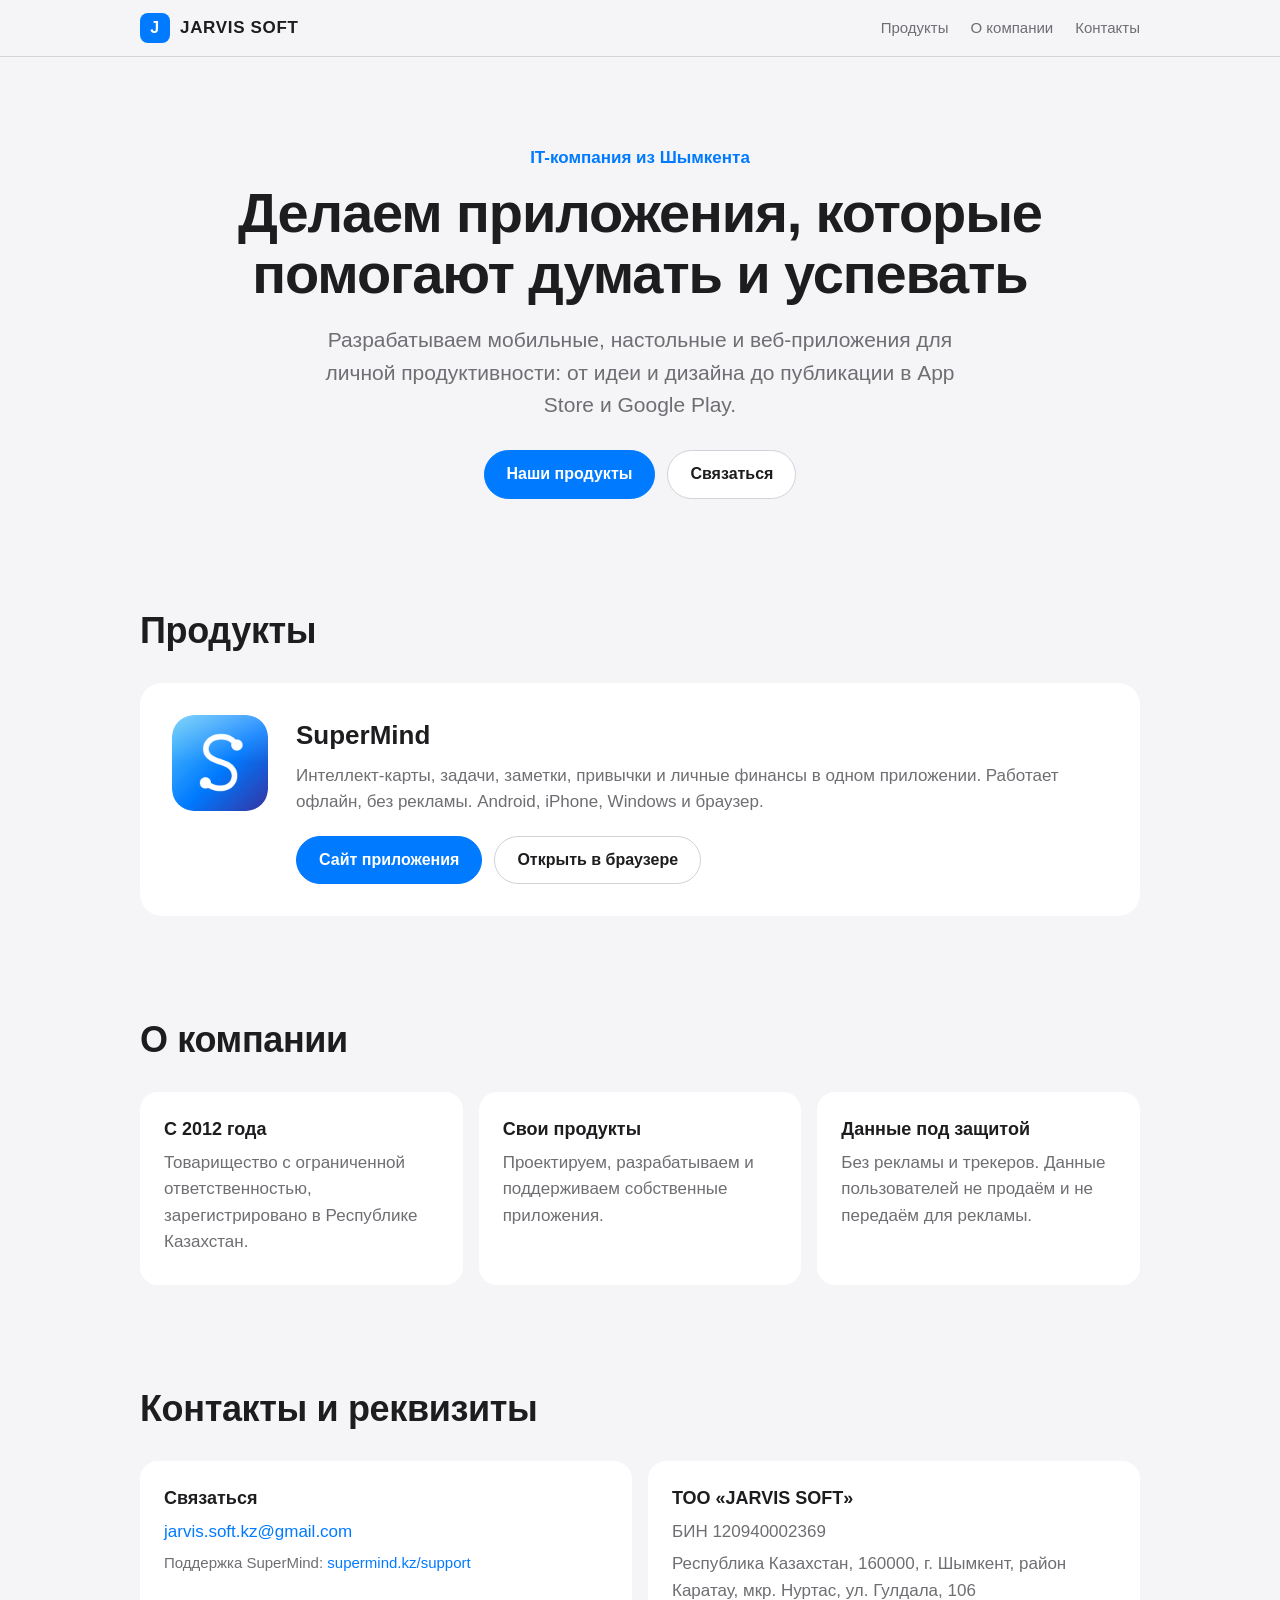
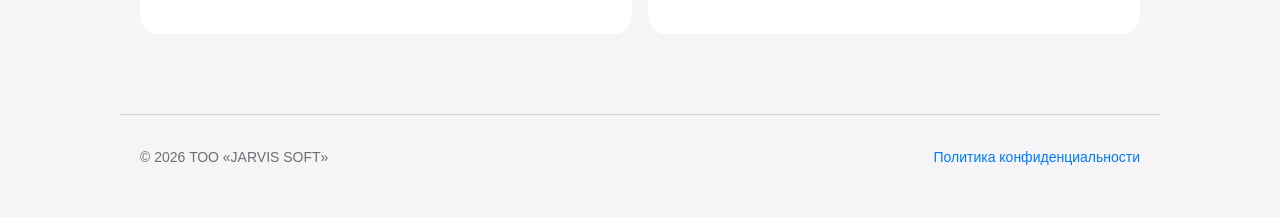
==== index.html @ af0dcd3e "Сайт jarvissoft.kz Co-Authored-By: Claude Opus 5.5 <noreply@anthropic.com>" ====
<!doctype html>
<html lang="ru">
<head>
<meta charset="utf-8">
<meta name="viewport" content="width=device-width, initial-scale=1">
<title>JARVIS SOFT — разработка приложений</title>
<meta name="description" content="ТОО «JARVIS SOFT» — IT-компания из Шымкента. Разрабатываем мобильные и веб-приложения, в том числе SuperMind: интеллект-карты, задачи и заметки.">
<link rel="icon" href="favicon.svg" type="image/svg+xml">
<link rel="stylesheet" href="style.css">
</head>
<body>
<header class="nav">
  <div class="wrap nav-in">
    <a class="logo" href="./"><span class="mark" aria-hidden="true">J</span>JARVIS SOFT</a>
    <nav>
      <a href="#products">Продукты</a>
      <a href="#about">О компании</a>
      <a href="#contacts">Контакты</a>
    </nav>
  </div>
</header>

<main>
  <section class="hero wrap">
    <p class="eyebrow">IT-компания из Шымкента</p>
    <h1>Делаем приложения, которые помогают думать и успевать</h1>
    <p class="lead">Разрабатываем мобильные, настольные и веб-приложения для личной продуктивности: от идеи и дизайна до публикации в App Store и Google Play.</p>
    <div class="actions">
      <a class="btn primary" href="#products">Наши продукты</a>
      <a class="btn" href="#contacts">Связаться</a>
    </div>
  </section>

  <section id="products" class="wrap section">
    <h2>Продукты</h2>
    <article class="product">
      <img src="supermind.png" alt="" width="96" height="96">
      <div>
        <h3>SuperMind</h3>
        <p>Интеллект-карты, задачи, заметки, привычки и личные финансы в одном приложении. Работает офлайн, без рекламы. Android, iPhone, Windows и браузер.</p>
        <div class="actions">
          <a class="btn primary" href="https://supermind.kz">Сайт приложения</a>
          <a class="btn" href="https://supermind.kz/app/">Открыть в браузере</a>
        </div>
      </div>
    </article>
  </section>

  <section id="about" class="wrap section">
    <h2>О компании</h2>
    <div class="grid">
      <div class="card"><b>С 2012 года</b><p>Товарищество с ограниченной ответственностью, зарегистрировано в Республике Казахстан.</p></div>
      <div class="card"><b>Свои продукты</b><p>Проектируем, разрабатываем и поддерживаем собственные приложения.</p></div>
      <div class="card"><b>Данные под защитой</b><p>Без рекламы и трекеров. Данные пользователей не продаём и не передаём для рекламы.</p></div>
    </div>
  </section>

  <section id="contacts" class="wrap section">
    <h2>Контакты и реквизиты</h2>
    <div class="grid two">
      <div class="card">
        <b>Связаться</b>
        <p><a href="mailto:jarvis.soft.kz@gmail.com">jarvis.soft.kz@gmail.com</a></p>
        <p class="muted">Поддержка SuperMind: <a href="https://supermind.kz/support.html">supermind.kz/support</a></p>
      </div>
      <div class="card">
        <b>ТОО «JARVIS SOFT»</b>
        <p>БИН 120940002369</p>
        <p>Республика Казахстан, 160000, г. Шымкент, район Каратау, мкр. Нуртас, ул. Гулдала, 106</p>
      </div>
    </div>
  </section>
</main>

<footer class="wrap foot">
  <span>© 2026 ТОО «JARVIS SOFT»</span>
  <a href="privacy.html">Политика конфиденциальности</a>
</footer>
</body>
</html>
---- style.css ----
:root {
  --bg: #f5f5f7;
  --card: #ffffff;
  --text: #1d1d1f;
  --muted: #6e6e73;
  --accent: #007aff;
  --accent-text: #ffffff;
  --line: #d2d2d7;
  color-scheme: light dark;
}
@media (prefers-color-scheme: dark) {
  :root {
    --bg: #000000;
    --card: #1c1c1e;
    --text: #f5f5f7;
    --muted: #a1a1a6;
    --accent: #0a84ff;
    --line: #38383a;
  }
}
* { box-sizing: border-box; }
html { scroll-behavior: smooth; }
body {
  margin: 0;
  background: var(--bg);
  color: var(--text);
  font: 17px/1.55 -apple-system, BlinkMacSystemFont, 'Segoe UI', Roboto, 'Helvetica Neue', Arial, sans-serif;
}
a { color: var(--accent); text-decoration: none; }
a:hover { text-decoration: underline; }
.wrap { max-width: 1040px; margin: 0 auto; padding: 0 20px; }

.nav { position: sticky; top: 0; z-index: 10; background: color-mix(in srgb, var(--bg) 85%, transparent); backdrop-filter: saturate(180%) blur(16px); border-bottom: 1px solid var(--line); }
.nav-in { display: flex; align-items: center; justify-content: space-between; height: 56px; }
.logo { display: flex; align-items: center; gap: 10px; font-weight: 700; letter-spacing: 0.04em; color: var(--text); }
.logo:hover { text-decoration: none; }
.mark { display: grid; place-items: center; width: 30px; height: 30px; border-radius: 8px; background: var(--accent); color: #fff; font-size: 16px; }
.nav nav { display: flex; gap: 22px; font-size: 15px; }
.nav nav a { color: var(--muted); }
.nav nav a:hover { color: var(--text); text-decoration: none; }

.hero { padding: 88px 20px 56px; text-align: center; }
.eyebrow { color: var(--accent); font-weight: 600; margin: 0 0 12px; }
h1 { font-size: clamp(32px, 6vw, 56px); line-height: 1.08; letter-spacing: -0.02em; margin: 0 auto 20px; max-width: 820px; }
.lead { font-size: clamp(18px, 2.4vw, 21px); color: var(--muted); max-width: 680px; margin: 0 auto 28px; }
.actions { display: flex; flex-wrap: wrap; gap: 12px; justify-content: center; }
.btn { display: inline-block; padding: 11px 22px; border-radius: 980px; border: 1px solid var(--line); color: var(--text); font-weight: 600; font-size: 16px; background: var(--card); }
.btn:hover { text-decoration: none; border-color: var(--muted); }
.btn.primary { background: var(--accent); border-color: var(--accent); color: var(--accent-text); }

.section { padding: 48px 20px; }
h2 { font-size: clamp(26px, 4vw, 36px); letter-spacing: -0.01em; margin: 0 0 24px; }
h3 { font-size: 26px; margin: 0 0 8px; }
.product { display: flex; gap: 28px; align-items: flex-start; background: var(--card); border-radius: 22px; padding: 32px; }
.product img { border-radius: 22px; flex: none; }
.product p { color: var(--muted); margin: 0 0 20px; }
.product .actions { justify-content: flex-start; }
.grid { display: grid; grid-template-columns: repeat(3, 1fr); gap: 16px; }
.grid.two { grid-template-columns: repeat(2, 1fr); }
.card { background: var(--card); border-radius: 18px; padding: 24px; }
.card b { display: block; font-size: 18px; margin-bottom: 6px; }
.card p { margin: 0 0 6px; color: var(--muted); }
.muted { color: var(--muted); font-size: 15px; }
.foot { display: flex; flex-wrap: wrap; gap: 16px; justify-content: space-between; padding: 32px 20px 48px; color: var(--muted); font-size: 14px; border-top: 1px solid var(--line); margin-top: 32px; }

@media (max-width: 760px) {
  .nav nav { gap: 14px; font-size: 14px; }
  .hero { padding: 56px 16px 40px; }
  .wrap, .section { padding-left: 16px; padding-right: 16px; }
  .product { flex-direction: column; padding: 24px; }
  .product img { width: 72px; height: 72px; border-radius: 16px; }
  .grid, .grid.two { grid-template-columns: 1fr; }
}
@media (max-width: 420px) {
  .nav nav a:first-child { display: none; }
}
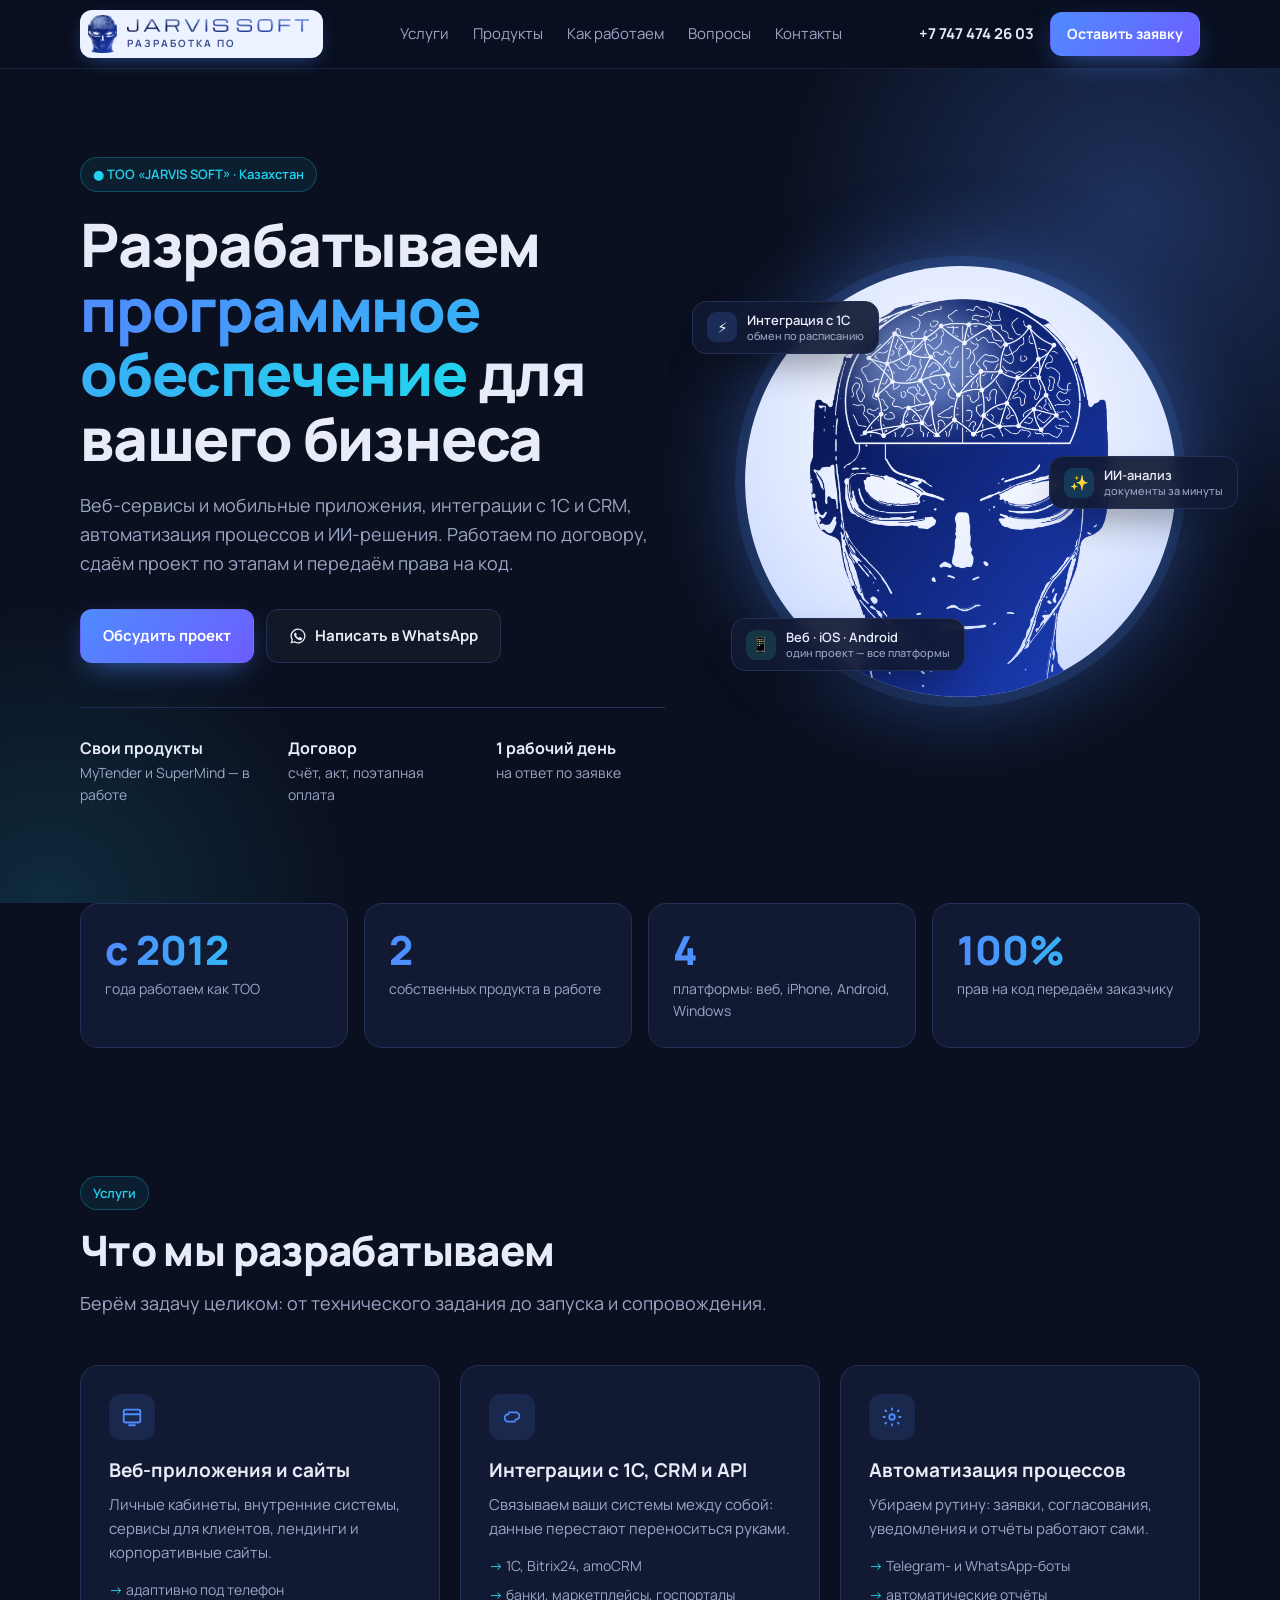
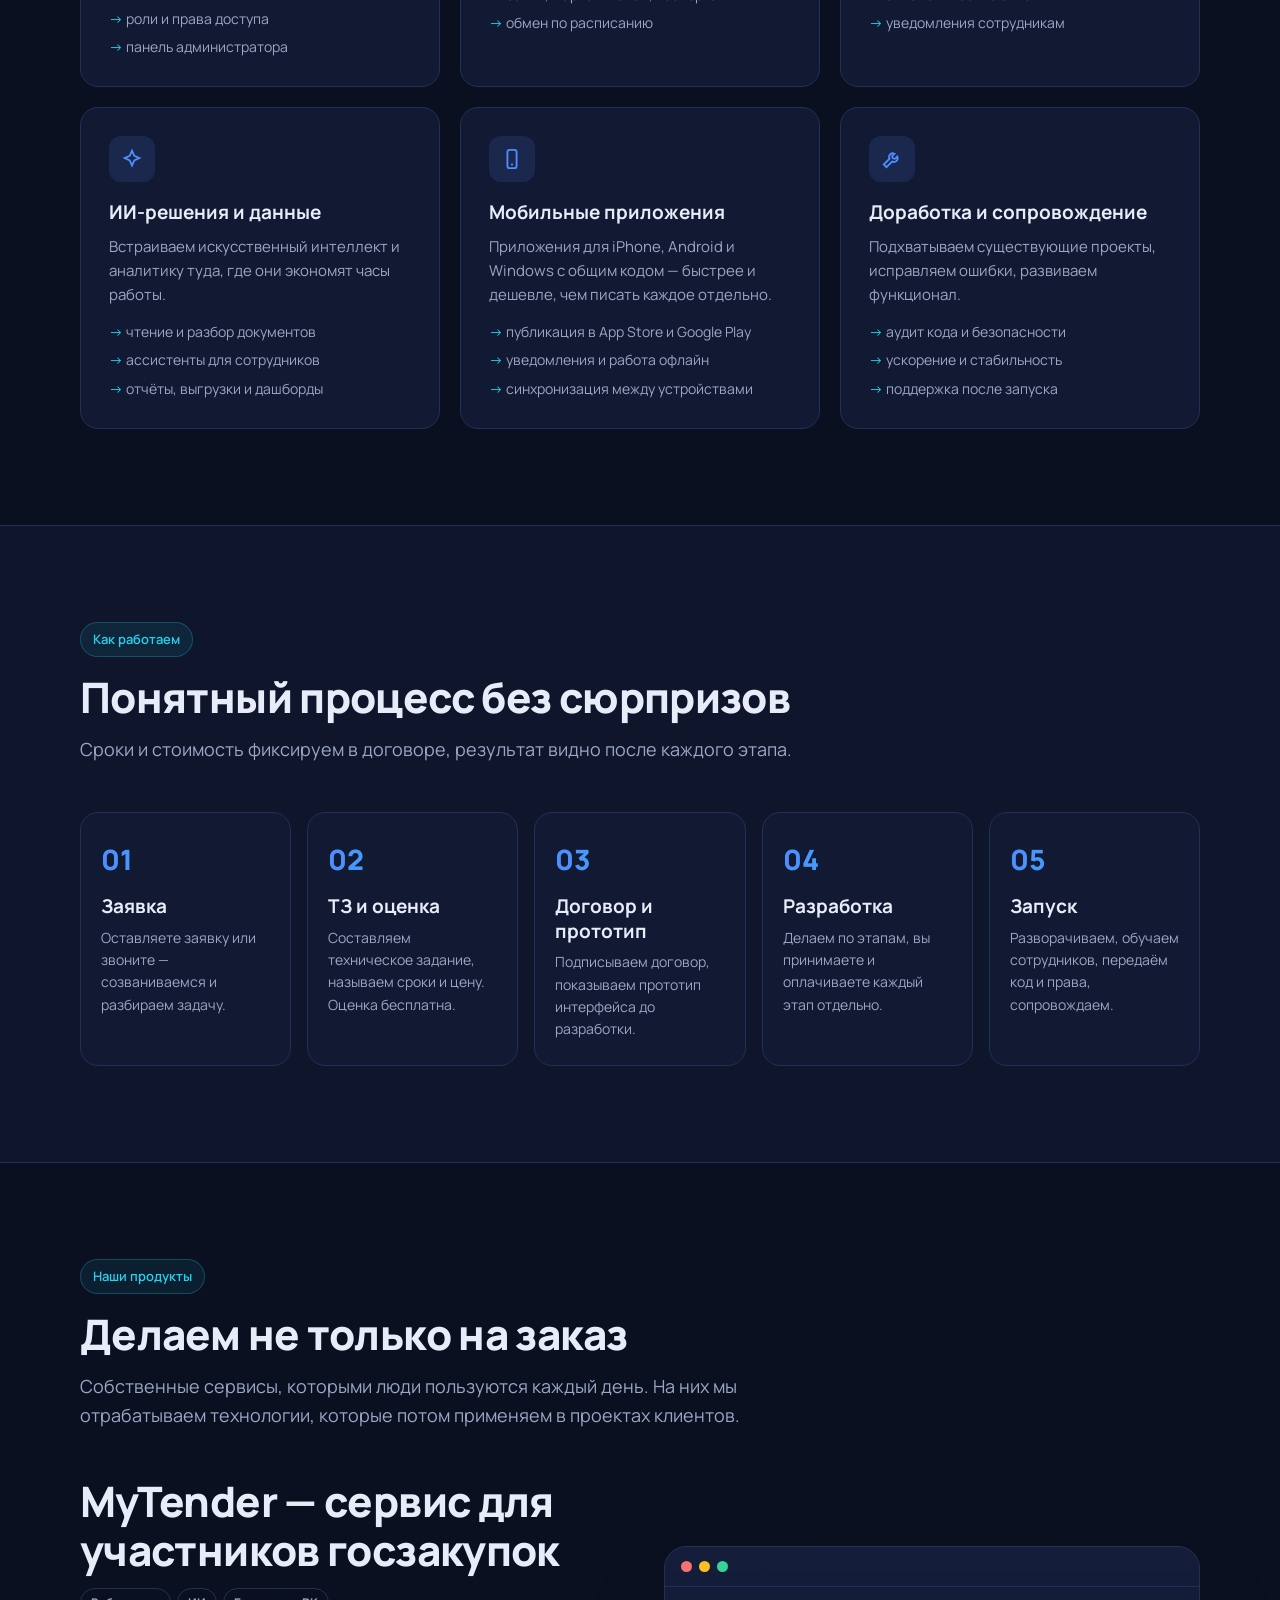
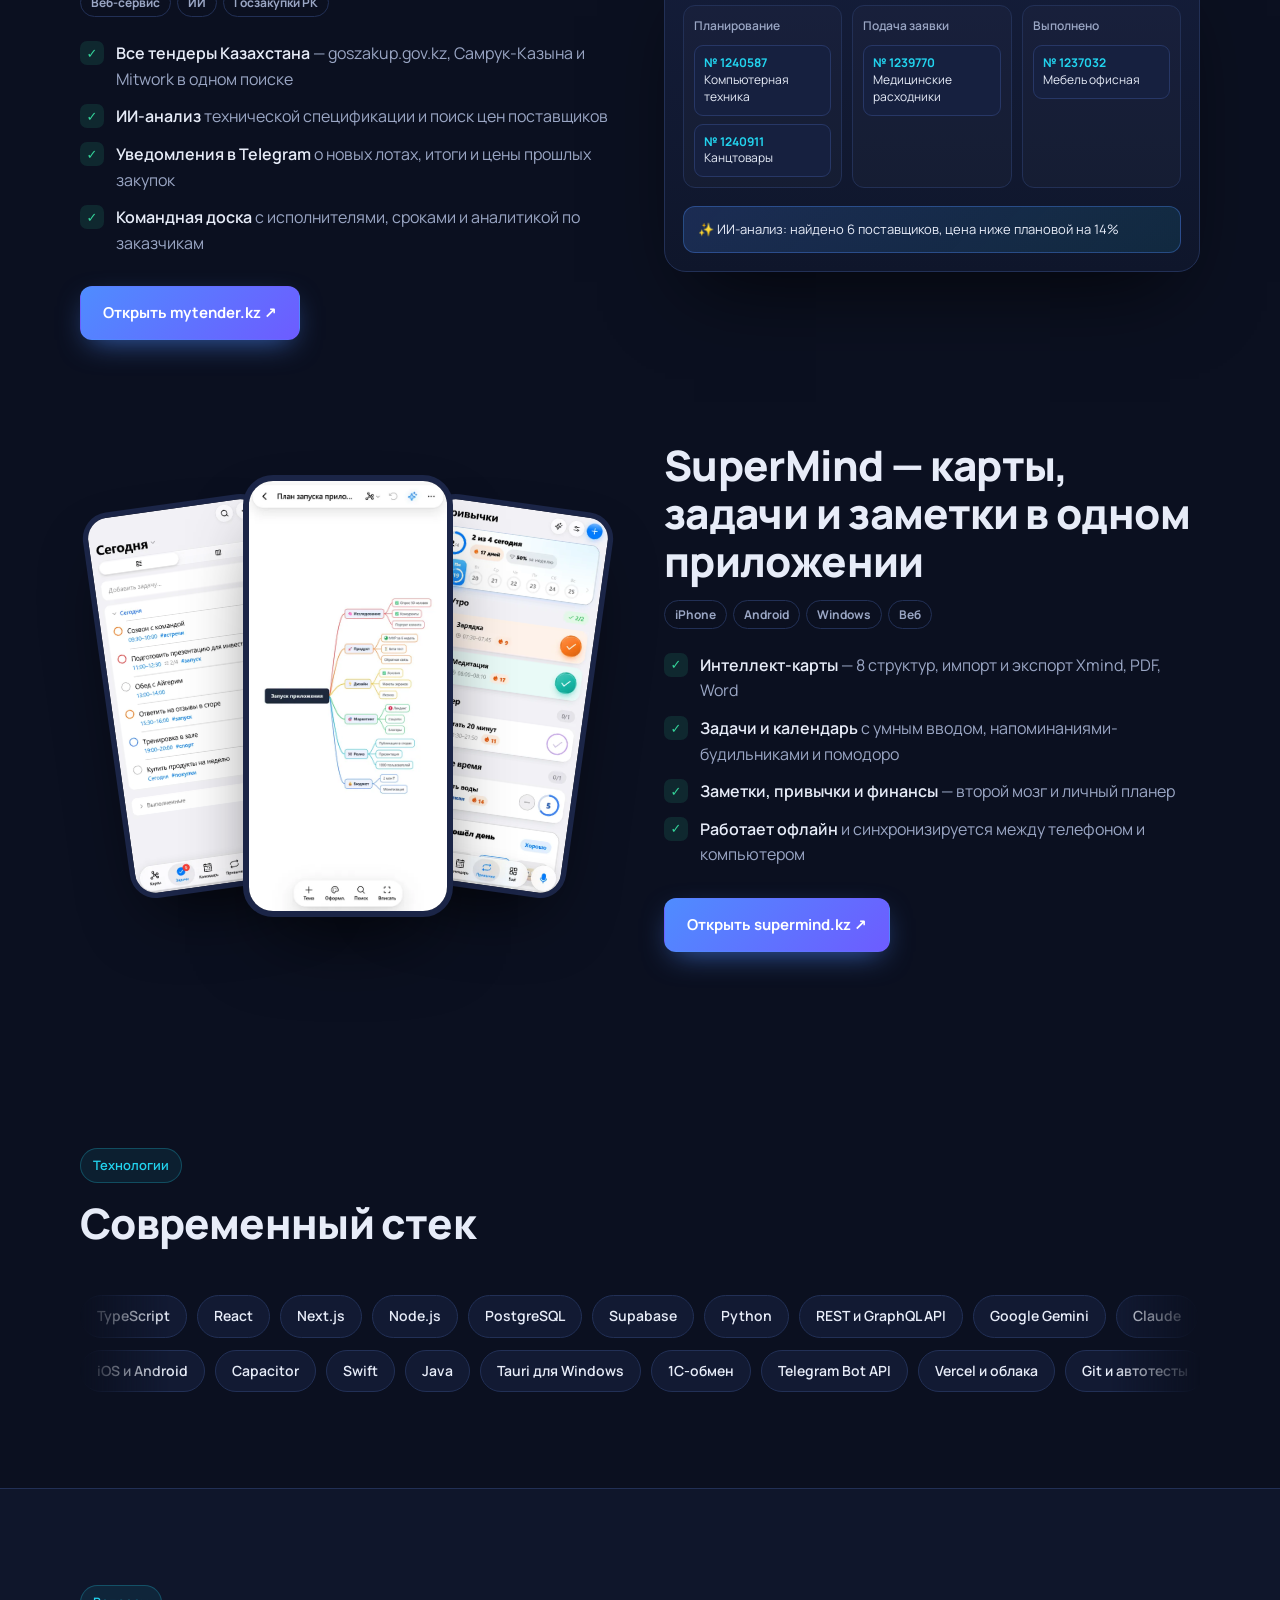
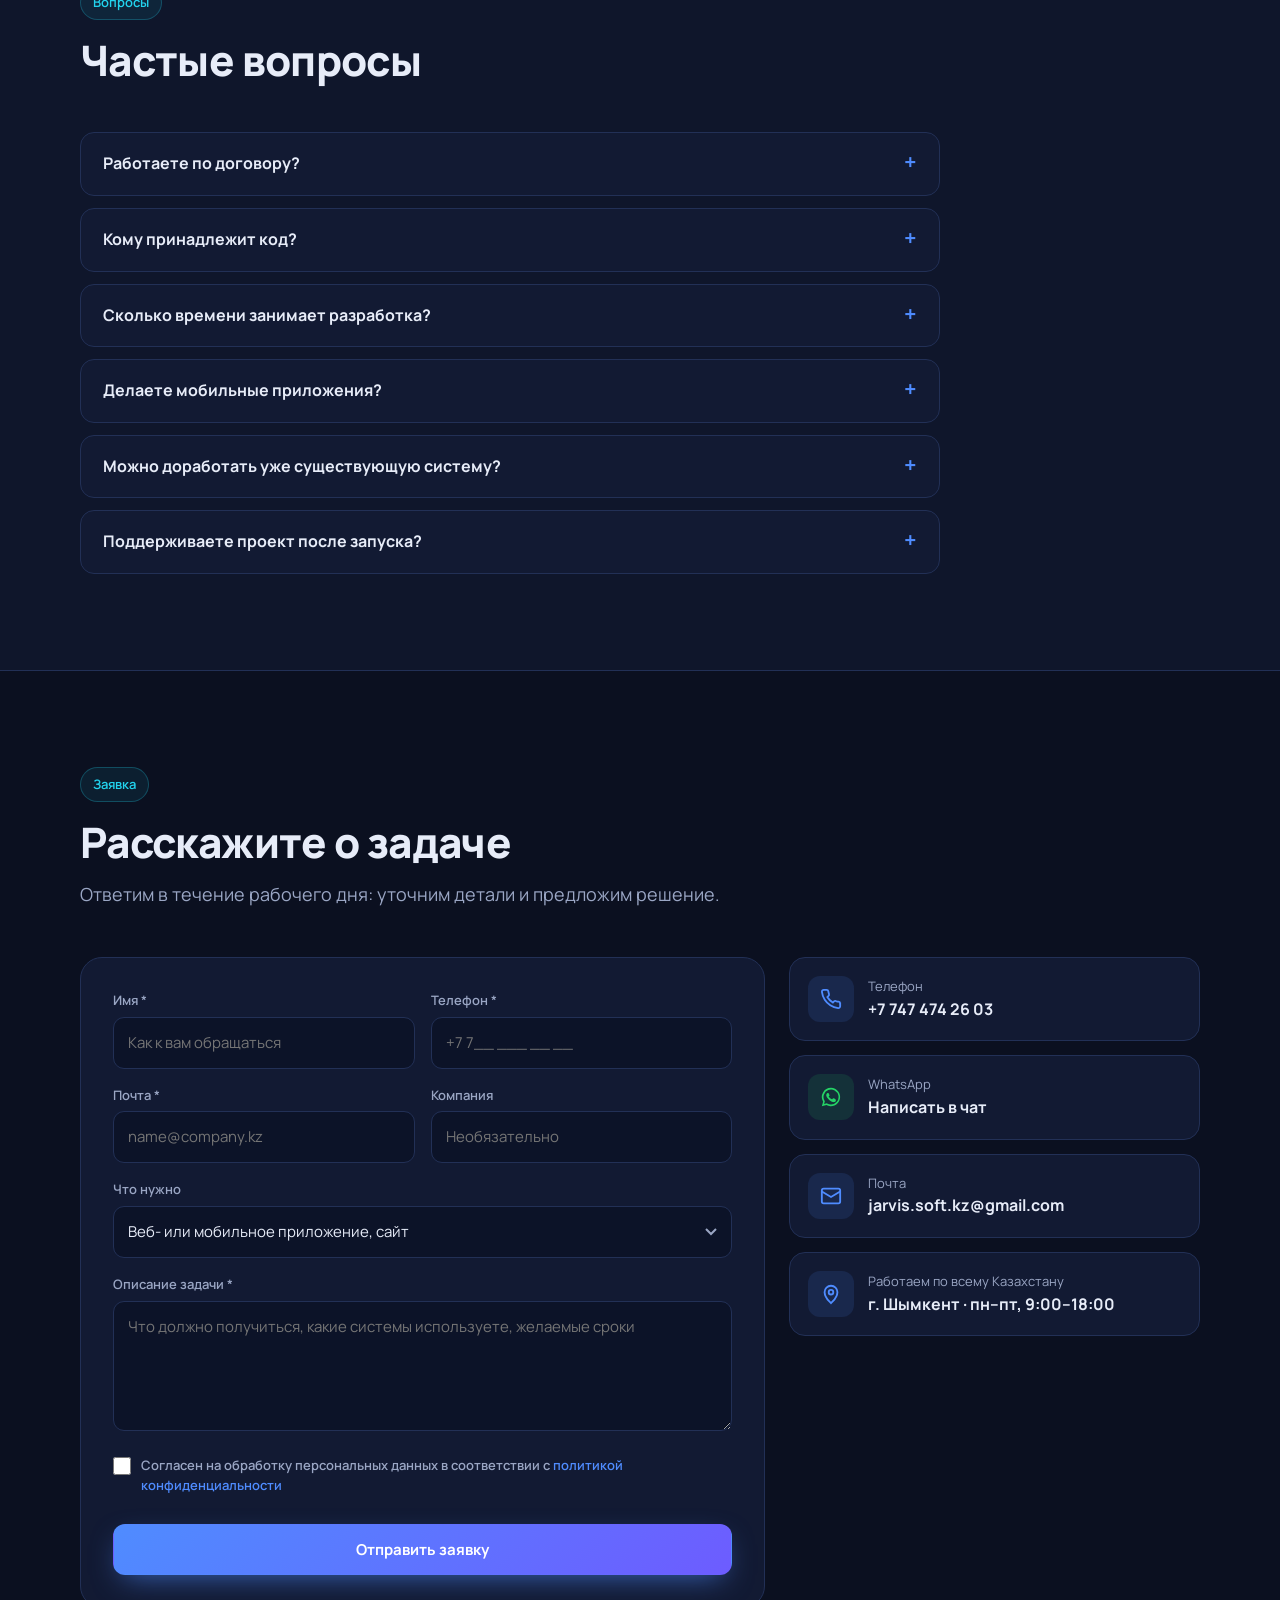
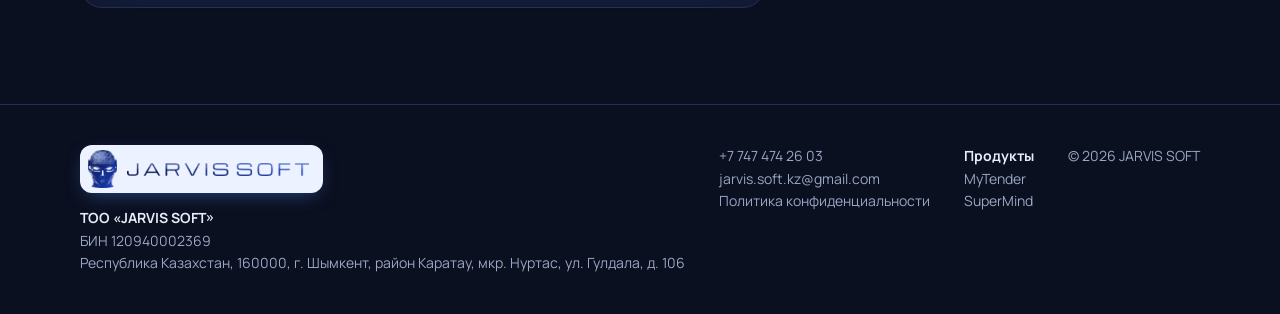
==== commit f160c152: "Сайт компании: дизайн из jarvis-site, продукты MyTender и SuperMind, мобильные приложения, цифры, бе" ====
--- a/index.html
+++ b/index.html
@@ -3,78 +3,603 @@
 <head>
 <meta charset="utf-8">
 <meta name="viewport" content="width=device-width, initial-scale=1">
-<title>JARVIS SOFT — разработка приложений</title>
-<meta name="description" content="ТОО «JARVIS SOFT» — IT-компания из Шымкента. Разрабатываем мобильные и веб-приложения, в том числе SuperMind: интеллект-карты, задачи и заметки.">
-<link rel="icon" href="favicon.svg" type="image/svg+xml">
-<link rel="stylesheet" href="style.css">
+<title>JARVIS SOFT — разработка программного обеспечения на заказ</title>
+<meta name="description" content="ТОО «JARVIS SOFT» (Казахстан): разработка веб-сервисов и мобильных приложений, интеграции с 1С и CRM, автоматизация процессов, ИИ-решения и обработка данных. Договор, поэтапная приёмка, передача прав на код.">
+<meta property="og:title" content="JARVIS SOFT — разработка ПО на заказ">
+<meta property="og:description" content="Веб-сервисы, мобильные приложения, интеграции, автоматизация и ИИ для бизнеса в Казахстане. Наши продукты: MyTender и SuperMind.">
+<meta property="og:type" content="website">
+<meta property="og:url" content="https://jarvissoft.kz/">
+<meta property="og:image" content="https://jarvissoft.kz/og.png">
+<meta property="og:image:width" content="1200">
+<meta property="og:image:height" content="630">
+<meta name="twitter:card" content="summary_large_image">
+<link rel="canonical" href="https://jarvissoft.kz/">
+<meta property="og:locale" content="ru_RU">
+<meta name="theme-color" content="#0b1020">
+<link rel="icon" href="favicon.png" type="image/png">
+<link rel="apple-touch-icon" href="apple-touch-icon.png">
+<link rel="preconnect" href="https://fonts.googleapis.com">
+<link rel="preconnect" href="https://fonts.gstatic.com" crossorigin>
+<link href="https://fonts.googleapis.com/css2?family=Manrope:wght@400;500;600;700;800&display=swap" rel="stylesheet">
+<style>
+:root{
+  --bg:#0b1020; --bg2:#0f162b; --card:#121a33; --line:#223056; --text:#e7ecf8; --muted:#9aa6c4;
+  --accent:#4f8cff; --accent2:#22d3ee; --ok:#34d399; --err:#f87171; --radius:18px;
+}
+*{box-sizing:border-box;margin:0;padding:0}
+html{scroll-behavior:smooth;scroll-padding-top:80px}
+body{background:var(--bg);color:var(--text);font:16px/1.6 Manrope,system-ui,-apple-system,"Segoe UI",Roboto,sans-serif;-webkit-font-smoothing:antialiased;overflow-x:hidden}
+a{color:inherit;text-decoration:none}
+img,svg{display:block}
+.wrap{max-width:1160px;margin:0 auto;padding:0 20px}
+.btn{display:inline-flex;align-items:center;justify-content:center;gap:8px;padding:14px 22px;border-radius:12px;font-weight:700;font-size:15px;border:1px solid transparent;cursor:pointer;transition:transform .15s,background .2s,border-color .2s;font-family:inherit}
+.btn:hover{transform:translateY(-1px)}
+.btn-primary{background:linear-gradient(135deg,var(--accent),#6d5cff);color:#fff;box-shadow:0 10px 30px -10px rgba(79,140,255,.7)}
+.btn-ghost{border-color:var(--line);background:rgba(255,255,255,.03)}
+.btn-ghost:hover{border-color:var(--accent)}
+.eyebrow{display:inline-flex;align-items:center;gap:8px;font-size:13px;font-weight:600;color:var(--accent2);background:rgba(34,211,238,.08);border:1px solid rgba(34,211,238,.25);padding:6px 12px;border-radius:999px}
+h1{font-size:clamp(34px,5.4vw,60px);line-height:1.08;font-weight:800;letter-spacing:-.02em}
+h2{font-size:clamp(28px,3.6vw,42px);line-height:1.15;font-weight:800;letter-spacing:-.015em}
+h3{font-size:19px;font-weight:700;line-height:1.3}
+.grad{background:linear-gradient(90deg,var(--accent),var(--accent2));-webkit-background-clip:text;background-clip:text;color:transparent}
+.lead{color:var(--muted);font-size:18px}
+section{padding:96px 0}
+.sec-head{max-width:720px;margin-bottom:48px}
+.sec-head p{margin-top:14px}
+
+/* header */
+header{position:sticky;top:0;z-index:50;background:rgba(11,16,32,.8);backdrop-filter:saturate(1.4) blur(12px);border-bottom:1px solid rgba(34,48,86,.6)}
+.nav{display:flex;align-items:center;justify-content:space-between;height:68px;gap:20px}
+.logo{display:flex;align-items:center;gap:10px;font-weight:800;letter-spacing:.04em;white-space:nowrap;line-height:1.2;background:#ecf2ff;padding:5px 14px 5px 8px;border-radius:12px;box-shadow:0 6px 20px -8px rgba(79,140,255,.6)}
+.logo small{display:block;font-size:10px;font-weight:700;color:#3b4f8f;letter-spacing:.2em;margin-top:5px}
+.logo .word{height:13px;width:auto}
+.logo>img{height:38px;width:auto}
+.menu{display:flex;gap:24px;font-size:15px;color:var(--muted);white-space:nowrap}
+.menu a:hover{color:var(--text)}
+.nav-right{display:flex;align-items:center;gap:16px}
+.nav-phone{font-weight:700;font-size:15px;white-space:nowrap}
+.nav .btn{padding:10px 16px;font-size:14px}
+.burger{display:none;background:none;border:0;color:var(--text);cursor:pointer;padding:6px}
+
+/* hero */
+.hero{position:relative;padding:88px 0 96px;overflow:hidden}
+.hero:before{content:"";position:absolute;inset:-200px -200px auto auto;width:700px;height:700px;background:radial-gradient(closest-side,rgba(79,140,255,.28),transparent);pointer-events:none}
+.hero:after{content:"";position:absolute;left:-250px;bottom:-300px;width:600px;height:600px;background:radial-gradient(closest-side,rgba(34,211,238,.14),transparent);pointer-events:none}
+.hero-grid{position:relative;z-index:1;display:grid;grid-template-columns:1.1fr .9fr;gap:56px;align-items:center}
+.hero h1{margin:20px 0 20px}
+.hero .cta{display:flex;flex-wrap:wrap;gap:12px;margin-top:32px}
+.facts{display:flex;flex-wrap:wrap;gap:28px;margin-top:44px;padding-top:28px;border-top:1px solid var(--line)}
+.facts div{font-size:14px;color:var(--muted);max-width:180px}
+.facts b{display:block;color:var(--text);font-size:16px}
+
+.emblem{position:relative;justify-self:center;width:min(440px,90%);aspect-ratio:1;border-radius:50%;overflow:hidden;display:flex;align-items:flex-end;justify-content:center;background:radial-gradient(circle at 50% 38%,#ffffff,#dfe8ff 55%,#b9cdfd);box-shadow:0 0 0 10px rgba(79,140,255,.12),0 0 90px rgba(79,140,255,.45)}
+.emblem img{width:70%;height:auto}
+.mock{background:linear-gradient(180deg,#141d3a,#0f162b);border:1px solid var(--line);border-radius:22px;box-shadow:0 40px 80px -30px rgba(0,0,0,.7);overflow:hidden}
+.mock-bar{display:flex;gap:7px;padding:14px 16px;border-bottom:1px solid var(--line)}
+.mock-bar i{width:11px;height:11px;border-radius:50%;background:#2a3863}
+.mock-bar i:first-child{background:#f87171}.mock-bar i:nth-child(2){background:#fbbf24}.mock-bar i:nth-child(3){background:#34d399}
+
+/* cards */
+.grid3{display:grid;grid-template-columns:repeat(3,1fr);gap:20px}
+.card{background:var(--card);border:1px solid var(--line);border-radius:var(--radius);padding:28px;transition:border-color .2s,transform .2s}
+.card:hover{border-color:#36508f;transform:translateY(-2px)}
+.ico{width:46px;height:46px;border-radius:12px;display:grid;place-items:center;background:rgba(79,140,255,.12);color:var(--accent);margin-bottom:18px}
+.card p{color:var(--muted);margin-top:10px;font-size:15px}
+.card ul{margin-top:14px;list-style:none;display:grid;gap:6px;font-size:14px;color:var(--muted)}
+.card li:before{content:"→ ";color:var(--accent2)}
+
+/* steps */
+.alt{background:var(--bg2);border-top:1px solid var(--line);border-bottom:1px solid var(--line)}
+.steps{display:grid;grid-template-columns:repeat(5,1fr);gap:16px;counter-reset:s}
+.step{position:relative;padding:24px 20px;border:1px solid var(--line);border-radius:var(--radius);background:var(--card)}
+.step:before{counter-increment:s;content:"0" counter(s);display:block;font-weight:800;font-size:28px;margin-bottom:12px;background:linear-gradient(90deg,var(--accent),var(--accent2));-webkit-background-clip:text;background-clip:text;color:transparent}
+.step p{color:var(--muted);font-size:14px;margin-top:8px}
+
+/* product */
+.product{display:grid;grid-template-columns:1fr 1fr;gap:48px;align-items:center}
+.checks{list-style:none;display:grid;gap:12px;margin:24px 0 30px}
+.checks li{display:flex;gap:12px;color:var(--muted)}
+.checks li:before{content:"✓";flex:none;width:24px;height:24px;border-radius:7px;display:grid;place-items:center;font-size:13px;font-weight:800;color:var(--ok);background:rgba(52,211,153,.12)}
+.checks b{color:var(--text);font-weight:600}
+.board{display:grid;grid-template-columns:repeat(3,1fr);gap:10px;padding:18px}
+.col{background:rgba(255,255,255,.02);border:1px solid var(--line);border-radius:12px;padding:10px;display:grid;gap:8px;align-content:start}
+.col h4{font-size:12px;color:var(--muted);font-weight:600;margin-bottom:2px}
+.lot{background:#16203f;border:1px solid #273766;border-radius:9px;padding:9px;font-size:12px;line-height:1.4}
+.lot b{display:block;font-size:12px;color:var(--accent2)}
+.ai{margin:0 18px 18px;padding:12px 14px;border-radius:12px;background:linear-gradient(135deg,rgba(79,140,255,.18),rgba(34,211,238,.1));border:1px solid rgba(79,140,255,.35);font-size:13px}
+
+/* pricing */
+
+.chips{display:flex;flex-wrap:wrap;gap:10px}
+.chips span{padding:9px 16px;border:1px solid var(--line);border-radius:999px;background:var(--card);font-size:14px;font-weight:600}
+
+/* faq */
+.faq{display:grid;gap:12px;max-width:860px}
+details{background:var(--card);border:1px solid var(--line);border-radius:14px;padding:18px 22px}
+summary{cursor:pointer;font-weight:700;list-style:none;display:flex;justify-content:space-between;gap:16px}
+summary::-webkit-details-marker{display:none}
+summary:after{content:"+";color:var(--accent);font-size:22px;line-height:1}
+details[open] summary:after{content:"–"}
+details p{color:var(--muted);margin-top:12px}
+
+/* form */
+.order{display:grid;grid-template-columns:1.25fr .75fr;gap:24px;align-items:start}
+form{background:var(--card);border:1px solid var(--line);border-radius:22px;padding:32px}
+.row{display:grid;grid-template-columns:1fr 1fr;gap:16px}
+label{display:block;margin-bottom:16px}
+label>span{display:block;font-size:13px;font-weight:600;color:var(--muted);margin-bottom:6px}
+input,select,textarea{width:100%;background:#0c1328;border:1px solid var(--line);color:var(--text);border-radius:11px;padding:13px 14px;font:inherit;font-size:15px;transition:border-color .2s}
+input:focus,select:focus,textarea:focus{outline:none;border-color:var(--accent);box-shadow:0 0 0 3px rgba(79,140,255,.18)}
+textarea{min-height:130px;resize:vertical}
+select{appearance:none;background-image:url("data:image/svg+xml,%3Csvg xmlns='http://www.w3.org/2000/svg' width='12' height='8' fill='none'%3E%3Cpath d='M1 1l5 5 5-5' stroke='%239aa6c4' stroke-width='2'/%3E%3C/svg%3E");background-repeat:no-repeat;background-position:right 14px center;padding-right:38px}
+.consent{display:flex;gap:10px;align-items:flex-start;font-size:13px;color:var(--muted);margin:4px 0 22px}
+.consent input{width:18px;height:18px;flex:none;margin-top:2px;accent-color:var(--accent)}
+.consent a{color:var(--accent)}
+.hp{position:absolute;left:-9999px;width:1px;height:1px;overflow:hidden}
+.msg{display:none;margin-top:16px;padding:14px 16px;border-radius:12px;font-size:14px}
+.msg.ok{display:block;background:rgba(52,211,153,.1);border:1px solid rgba(52,211,153,.4);color:#a7f3d0}
+.msg.err{display:block;background:rgba(248,113,113,.1);border:1px solid rgba(248,113,113,.4);color:#fecaca}
+.msg a{text-decoration:underline;font-weight:700}
+.contacts{display:grid;gap:14px}
+.contact{display:flex;gap:14px;align-items:center;background:var(--card);border:1px solid var(--line);border-radius:16px;padding:18px;transition:border-color .2s}
+a.contact:hover{border-color:var(--accent)}
+.contact .ico{margin:0;flex:none}
+.contact small{display:block;color:var(--muted);font-size:13px}
+.contact b{font-size:16px;word-break:break-word}
+.wa .ico{background:rgba(37,211,102,.12);color:#25d366}
+
+footer{border-top:1px solid var(--line);padding:40px 0;color:var(--muted);font-size:14px}
+.foot{display:flex;flex-wrap:wrap;justify-content:space-between;gap:24px}
+.foot b{color:var(--text)}
+.foot a:hover{color:var(--text)}
+
+/* плавающие плашки у эмблемы */
+.hero-visual{position:relative;justify-self:center;width:min(480px,100%)}
+.hero-visual .emblem{width:min(440px,90%);margin:0 auto}
+.float{position:absolute;display:flex;align-items:center;gap:10px;background:rgba(18,26,51,.92);border:1px solid var(--line);border-radius:14px;padding:10px 14px;font-size:13px;font-weight:600;line-height:1.3;box-shadow:0 18px 40px -18px rgba(0,0,0,.8);backdrop-filter:blur(8px);animation:bob 6s ease-in-out infinite;white-space:nowrap}
+.float i{width:30px;height:30px;border-radius:9px;display:grid;place-items:center;font-style:normal;font-size:15px;flex:none}
+.float small{display:block;color:var(--muted);font-weight:500;font-size:11px}
+.f1{top:8%;left:-6%}.f1 i{background:rgba(79,140,255,.18)}
+.f2{top:44%;right:-8%;animation-delay:-2s}.f2 i{background:rgba(34,211,238,.16)}
+.f3{bottom:6%;left:2%;animation-delay:-4s}.f3 i{background:rgba(52,211,153,.16)}
+@keyframes bob{0%,100%{transform:translateY(0)}50%{transform:translateY(-10px)}}
+
+/* цифры */
+.stats-sec{padding:0 0 32px}
+.stats{display:grid;grid-template-columns:repeat(4,1fr);gap:16px}
+.stat{background:var(--card);border:1px solid var(--line);border-radius:var(--radius);padding:24px}
+.stat b{display:block;font-size:clamp(28px,3.4vw,40px);font-weight:800;line-height:1.1;background:linear-gradient(90deg,var(--accent),var(--accent2));-webkit-background-clip:text;background-clip:text;color:transparent}
+.stat span{display:block;color:var(--muted);font-size:14px;margin-top:6px}
+
+/* продукты */
+.products{display:grid;gap:96px}
+.product.rev>:first-child{order:2}
+.tag{display:inline-block;font-size:12px;font-weight:700;color:var(--muted);border:1px solid var(--line);border-radius:999px;padding:4px 10px;margin:14px 6px 0 0}
+.phones{position:relative;height:520px;display:flex;justify-content:center;align-items:center}
+.phones img{position:absolute;width:210px;height:auto;border-radius:30px;border:6px solid #1b2547;box-shadow:0 40px 80px -30px rgba(0,0,0,.8);background:#fff}
+.phones img:nth-child(1){transform:translateX(-150px) rotate(-8deg) scale(.88)}
+.phones img:nth-child(2){z-index:2}
+.phones img:nth-child(3){transform:translateX(150px) rotate(8deg) scale(.88)}
+.product-actions{display:flex;flex-wrap:wrap;gap:12px}
+
+/* бегущая строка технологий */
+.marquee{overflow:hidden;-webkit-mask-image:linear-gradient(90deg,transparent,#000 8%,#000 92%,transparent);mask-image:linear-gradient(90deg,transparent,#000 8%,#000 92%,transparent)}
+.marquee .chips{flex-wrap:nowrap;width:max-content;animation:slide 40s linear infinite}
+.marquee.back{margin-top:12px}
+.marquee.back .chips{animation-direction:reverse}
+.marquee:hover .chips{animation-play-state:paused}
+@keyframes slide{to{transform:translateX(-50%)}}
+.chips span{white-space:nowrap}
+
+.reveal{opacity:0;transform:translateY(16px);transition:opacity .6s,transform .6s}
+.reveal.in{opacity:1;transform:none}
+@media (prefers-reduced-motion:reduce){.reveal{opacity:1;transform:none;transition:none}html{scroll-behavior:auto}.float,.marquee .chips{animation:none}.marquee .chips{flex-wrap:wrap;width:auto}}
+
+@media (max-width:1100px){
+  .menu{display:none}
+  .burger{display:block}
+  .menu.open{display:flex;position:absolute;top:68px;left:0;right:0;flex-direction:column;gap:0;background:var(--bg2);border-bottom:1px solid var(--line);padding:8px 20px 16px}
+  .menu.open a{padding:12px 0;border-bottom:1px solid var(--line);color:var(--text)}
+}
+@media (max-width:1020px){
+  .hero-grid,.product,.order{grid-template-columns:1fr}
+  .steps{grid-template-columns:repeat(2,1fr)}
+  .grid3{grid-template-columns:1fr 1fr}
+  .nav-phone{display:none}
+  .product.rev>:first-child{order:0}
+  .stats{grid-template-columns:repeat(2,1fr)}
+  .f1{left:0}.f2{right:-2%}
+}
+@media (max-width:640px){
+  section{padding:72px 0}
+  .hero{padding:56px 0 72px}
+  .emblem{width:min(300px,80%)}
+  .grid3,.steps,.row{grid-template-columns:1fr}
+  .row{gap:0}
+  form{padding:22px}
+  .nav .btn{display:none}
+  .board{grid-template-columns:1fr 1fr}.board .col:last-child{display:none}
+  .facts{gap:18px}
+  .float{font-size:12px;padding:8px 10px}.float i{width:26px;height:26px}
+  .f1{top:2%;left:-2%}.f2{right:-2%}.f3{bottom:0}
+  .phones{height:420px}
+  .phones img{width:170px;border-radius:24px;border-width:5px}
+  .phones img:nth-child(1){transform:translateX(-95px) rotate(-8deg) scale(.82)}
+  .phones img:nth-child(3){transform:translateX(95px) rotate(8deg) scale(.82)}
+  .products{gap:72px}
+}
+</style>
 </head>
 <body>
-<header class="nav">
-  <div class="wrap nav-in">
-    <a class="logo" href="./"><span class="mark" aria-hidden="true">J</span>JARVIS SOFT</a>
-    <nav>
+
+<header>
+  <div class="wrap nav">
+    <a href="#" class="logo" aria-label="JARVIS SOFT">
+      <img src="logo-head.png" width="30" height="40" alt="">
+      <span><img src="logo-word.png" class="word" alt="JARVIS SOFT"><small>РАЗРАБОТКА ПО</small></span>
+    </a>
+    <nav class="menu" id="menu">
+      <a href="#services">Услуги</a>
       <a href="#products">Продукты</a>
-      <a href="#about">О компании</a>
+      <a href="#process">Как работаем</a>
+      <a href="#faq">Вопросы</a>
       <a href="#contacts">Контакты</a>
     </nav>
+    <div class="nav-right">
+      <a class="nav-phone" href="tel:+77474742603">+7 747 474 26 03</a>
+      <a class="btn btn-primary" href="#order">Оставить заявку</a>
+      <button class="burger" id="burger" aria-label="Меню" aria-expanded="false">
+        <svg width="26" height="26" viewBox="0 0 24 24" fill="none" stroke="currentColor" stroke-width="2" stroke-linecap="round"><path d="M4 7h16M4 12h16M4 17h16"/></svg>
+      </button>
+    </div>
   </div>
 </header>
 
 <main>
-  <section class="hero wrap">
-    <p class="eyebrow">IT-компания из Шымкента</p>
-    <h1>Делаем приложения, которые помогают думать и успевать</h1>
-    <p class="lead">Разрабатываем мобильные, настольные и веб-приложения для личной продуктивности: от идеи и дизайна до публикации в App Store и Google Play.</p>
-    <div class="actions">
-      <a class="btn primary" href="#products">Наши продукты</a>
-      <a class="btn" href="#contacts">Связаться</a>
-    </div>
-  </section>
-
-  <section id="products" class="wrap section">
-    <h2>Продукты</h2>
-    <article class="product">
-      <img src="supermind.png" alt="" width="96" height="96">
-      <div>
-        <h3>SuperMind</h3>
-        <p>Интеллект-карты, задачи, заметки, привычки и личные финансы в одном приложении. Работает офлайн, без рекламы. Android, iPhone, Windows и браузер.</p>
-        <div class="actions">
-          <a class="btn primary" href="https://supermind.kz">Сайт приложения</a>
-          <a class="btn" href="https://supermind.kz/app/">Открыть в браузере</a>
-        </div>
-      </div>
-    </article>
-  </section>
-
-  <section id="about" class="wrap section">
-    <h2>О компании</h2>
-    <div class="grid">
-      <div class="card"><b>С 2012 года</b><p>Товарищество с ограниченной ответственностью, зарегистрировано в Республике Казахстан.</p></div>
-      <div class="card"><b>Свои продукты</b><p>Проектируем, разрабатываем и поддерживаем собственные приложения.</p></div>
-      <div class="card"><b>Данные под защитой</b><p>Без рекламы и трекеров. Данные пользователей не продаём и не передаём для рекламы.</p></div>
-    </div>
-  </section>
-
-  <section id="contacts" class="wrap section">
-    <h2>Контакты и реквизиты</h2>
-    <div class="grid two">
-      <div class="card">
-        <b>Связаться</b>
-        <p><a href="mailto:jarvis.soft.kz@gmail.com">jarvis.soft.kz@gmail.com</a></p>
-        <p class="muted">Поддержка SuperMind: <a href="https://supermind.kz/support.html">supermind.kz/support</a></p>
-      </div>
-      <div class="card">
-        <b>ТОО «JARVIS SOFT»</b>
-        <p>БИН 120940002369</p>
-        <p>Республика Казахстан, 160000, г. Шымкент, район Каратау, мкр. Нуртас, ул. Гулдала, 106</p>
-      </div>
-    </div>
-  </section>
+<section class="hero">
+  <div class="wrap hero-grid">
+    <div>
+      <span class="eyebrow">● ТОО «JARVIS SOFT» · Казахстан</span>
+      <h1>Разрабатываем <span class="grad">программное обеспечение</span> для вашего бизнеса</h1>
+      <p class="lead">Веб-сервисы и мобильные приложения, интеграции с 1С и CRM, автоматизация процессов и ИИ-решения. Работаем по договору, сдаём проект по этапам и передаём права на код.</p>
+      <div class="cta">
+        <a class="btn btn-primary" href="#order">Обсудить проект</a>
+        <a class="btn btn-ghost" href="https://wa.me/77474742603?text=%D0%97%D0%B4%D1%80%D0%B0%D0%B2%D1%81%D1%82%D0%B2%D1%83%D0%B9%D1%82%D0%B5!%20%D0%A5%D0%BE%D1%87%D1%83%20%D0%BE%D0%B1%D1%81%D1%83%D0%B4%D0%B8%D1%82%D1%8C%20%D1%80%D0%B0%D0%B7%D1%80%D0%B0%D0%B1%D0%BE%D1%82%D0%BA%D1%83." target="_blank" rel="noopener">
+          <svg width="18" height="18" viewBox="0 0 24 24" fill="currentColor"><path d="M12 2a10 10 0 0 0-8.6 15.1L2 22l5-1.3A10 10 0 1 0 12 2zm0 18.2a8.2 8.2 0 0 1-4.2-1.2l-.3-.2-3 .8.8-2.9-.2-.3A8.2 8.2 0 1 1 12 20.2zm4.5-6.1c-.2-.1-1.5-.7-1.7-.8-.2-.1-.4-.1-.6.1l-.8 1c-.1.2-.3.2-.5.1a6.7 6.7 0 0 1-3.3-2.9c-.2-.4.2-.4.7-1.3.1-.2 0-.3 0-.4l-.8-1.8c-.2-.5-.4-.4-.6-.4h-.5a1 1 0 0 0-.7.3 3 3 0 0 0-.9 2.2 5.1 5.1 0 0 0 1.1 2.7 11.7 11.7 0 0 0 4.5 4c1.7.7 2.3.8 3.1.6.5-.1 1.5-.6 1.7-1.2.2-.6.2-1.1.1-1.2l-.4-.3z"/></svg>
+          Написать в WhatsApp
+        </a>
+      </div>
+      <div class="facts">
+        <div><b>Свои продукты</b>MyTender и SuperMind — в работе</div>
+        <div><b>Договор</b>счёт, акт, поэтапная оплата</div>
+        <div><b>1 рабочий день</b>на ответ по заявке</div>
+      </div>
+    </div>
+    <div class="hero-visual reveal">
+      <div class="emblem">
+        <img src="logo-head-lg.png" width="400" height="529" alt="Логотип JARVIS SOFT">
+      </div>
+      <div class="float f1" aria-hidden="true"><i>⚡</i><span>Интеграция с 1С<small>обмен по расписанию</small></span></div>
+      <div class="float f2" aria-hidden="true"><i>✨</i><span>ИИ-анализ<small>документы за минуты</small></span></div>
+      <div class="float f3" aria-hidden="true"><i>📱</i><span>Веб · iOS · Android<small>один проект — все платформы</small></span></div>
+    </div>
+  </div>
+</section>
+
+<section class="stats-sec" aria-label="Коротко о компании">
+  <div class="wrap stats">
+    <div class="stat reveal"><b>с 2012</b><span>года работаем как ТОО</span></div>
+    <div class="stat reveal"><b>2</b><span>собственных продукта в работе</span></div>
+    <div class="stat reveal"><b>4</b><span>платформы: веб, iPhone, Android, Windows</span></div>
+    <div class="stat reveal"><b>100%</b><span>прав на код передаём заказчику</span></div>
+  </div>
+</section>
+
+<section id="services">
+  <div class="wrap">
+    <div class="sec-head reveal">
+      <span class="eyebrow">Услуги</span>
+      <h2 style="margin-top:16px">Что мы разрабатываем</h2>
+      <p class="lead">Берём задачу целиком: от технического задания до запуска и сопровождения.</p>
+    </div>
+    <div class="grid3">
+      <div class="card reveal">
+        <div class="ico"><svg width="22" height="22" viewBox="0 0 24 24" fill="none" stroke="currentColor" stroke-width="2"><rect x="3" y="4" width="18" height="14" rx="2"/><path d="M3 9h18M8 21h8"/></svg></div>
+        <h3>Веб-приложения и сайты</h3>
+        <p>Личные кабинеты, внутренние системы, сервисы для клиентов, лендинги и корпоративные сайты.</p>
+        <ul><li>адаптивно под телефон</li><li>роли и права доступа</li><li>панель администратора</li></ul>
+      </div>
+      <div class="card reveal">
+        <div class="ico"><svg width="22" height="22" viewBox="0 0 24 24" fill="none" stroke="currentColor" stroke-width="2"><path d="M8 7h8a4 4 0 0 1 0 8h-1M16 17H8a4 4 0 0 1 0-8h1"/></svg></div>
+        <h3>Интеграции с 1С, CRM и API</h3>
+        <p>Связываем ваши системы между собой: данные перестают переноситься руками.</p>
+        <ul><li>1С, Bitrix24, amoCRM</li><li>банки, маркетплейсы, госпорталы</li><li>обмен по расписанию</li></ul>
+      </div>
+      <div class="card reveal">
+        <div class="ico"><svg width="22" height="22" viewBox="0 0 24 24" fill="none" stroke="currentColor" stroke-width="2"><circle cx="12" cy="12" r="3"/><path d="M12 2v3M12 19v3M4.2 4.2l2.1 2.1M17.7 17.7l2.1 2.1M2 12h3M19 12h3M4.2 19.8l2.1-2.1M17.7 6.3l2.1-2.1"/></svg></div>
+        <h3>Автоматизация процессов</h3>
+        <p>Убираем рутину: заявки, согласования, уведомления и отчёты работают сами.</p>
+        <ul><li>Telegram- и WhatsApp-боты</li><li>автоматические отчёты</li><li>уведомления сотрудникам</li></ul>
+      </div>
+      <div class="card reveal">
+        <div class="ico"><svg width="22" height="22" viewBox="0 0 24 24" fill="none" stroke="currentColor" stroke-width="2"><path d="M12 3l2.5 5.5L20 11l-5.5 2.5L12 19l-2.5-5.5L4 11l5.5-2.5z"/></svg></div>
+        <h3>ИИ-решения и данные</h3>
+        <p>Встраиваем искусственный интеллект и аналитику туда, где они экономят часы работы.</p>
+        <ul><li>чтение и разбор документов</li><li>ассистенты для сотрудников</li><li>отчёты, выгрузки и дашборды</li></ul>
+      </div>
+      <div class="card reveal">
+        <div class="ico"><svg width="22" height="22" viewBox="0 0 24 24" fill="none" stroke="currentColor" stroke-width="2"><rect x="7" y="2" width="10" height="20" rx="2.5"/><path d="M11 18h2"/></svg></div>
+        <h3>Мобильные приложения</h3>
+        <p>Приложения для iPhone, Android и Windows с общим кодом — быстрее и дешевле, чем писать каждое отдельно.</p>
+        <ul><li>публикация в App Store и Google Play</li><li>уведомления и работа офлайн</li><li>синхронизация между устройствами</li></ul>
+      </div>
+      <div class="card reveal">
+        <div class="ico"><svg width="22" height="22" viewBox="0 0 24 24" fill="none" stroke="currentColor" stroke-width="2"><path d="M14.7 6.3a4 4 0 0 0-5.4 5.4L3 18l3 3 6.3-6.3a4 4 0 0 0 5.4-5.4l-2.5 2.5-2.4-.6-.6-2.4z"/></svg></div>
+        <h3>Доработка и сопровождение</h3>
+        <p>Подхватываем существующие проекты, исправляем ошибки, развиваем функционал.</p>
+        <ul><li>аудит кода и безопасности</li><li>ускорение и стабильность</li><li>поддержка после запуска</li></ul>
+      </div>
+    </div>
+  </div>
+</section>
+
+<section id="process" class="alt">
+  <div class="wrap">
+    <div class="sec-head reveal">
+      <span class="eyebrow">Как работаем</span>
+      <h2 style="margin-top:16px">Понятный процесс без сюрпризов</h2>
+      <p class="lead">Сроки и стоимость фиксируем в договоре, результат видно после каждого этапа.</p>
+    </div>
+    <div class="steps">
+      <div class="step reveal"><h3>Заявка</h3><p>Оставляете заявку или звоните — созваниваемся и разбираем задачу.</p></div>
+      <div class="step reveal"><h3>ТЗ и оценка</h3><p>Составляем техническое задание, называем сроки и цену. Оценка бесплатна.</p></div>
+      <div class="step reveal"><h3>Договор и прототип</h3><p>Подписываем договор, показываем прототип интерфейса до разработки.</p></div>
+      <div class="step reveal"><h3>Разработка</h3><p>Делаем по этапам, вы принимаете и оплачиваете каждый этап отдельно.</p></div>
+      <div class="step reveal"><h3>Запуск</h3><p>Разворачиваем, обучаем сотрудников, передаём код и права, сопровождаем.</p></div>
+    </div>
+  </div>
+</section>
+
+<section id="products">
+  <div class="wrap">
+    <div class="sec-head reveal">
+      <span class="eyebrow">Наши продукты</span>
+      <h2 style="margin-top:16px">Делаем не только на заказ</h2>
+      <p class="lead">Собственные сервисы, которыми люди пользуются каждый день. На них мы отрабатываем технологии, которые потом применяем в проектах клиентов.</p>
+    </div>
+    <div class="products">
+      <div class="product">
+        <div class="reveal">
+          <h2>MyTender — сервис для участников госзакупок</h2>
+          <div><span class="tag">Веб-сервис</span><span class="tag">ИИ</span><span class="tag">Госзакупки РК</span></div>
+          <ul class="checks">
+            <li><span><b>Все тендеры Казахстана</b> — goszakup.gov.kz, Самрук-Казына и Mitwork в одном поиске</span></li>
+            <li><span><b>ИИ-анализ</b> технической спецификации и поиск цен поставщиков</span></li>
+            <li><span><b>Уведомления в Telegram</b> о новых лотах, итоги и цены прошлых закупок</span></li>
+            <li><span><b>Командная доска</b> с исполнителями, сроками и аналитикой по заказчикам</span></li>
+          </ul>
+          <div class="product-actions">
+            <a class="btn btn-primary" href="https://mytender.kz/?utm_source=jarvissoft&amp;utm_medium=site" target="_blank" rel="noopener">Открыть mytender.kz ↗</a>
+          </div>
+        </div>
+        <div class="mock reveal" aria-hidden="true">
+          <div class="mock-bar"><i></i><i></i><i></i></div>
+          <div class="board">
+            <div class="col"><h4>Планирование</h4><div class="lot"><b>№ 1240587</b>Компьютерная техника</div><div class="lot"><b>№ 1240911</b>Канцтовары</div></div>
+            <div class="col"><h4>Подача заявки</h4><div class="lot"><b>№ 1239770</b>Медицинские расходники</div></div>
+            <div class="col"><h4>Выполнено</h4><div class="lot"><b>№ 1237032</b>Мебель офисная</div></div>
+          </div>
+          <div class="ai">✨ ИИ-анализ: найдено 6 поставщиков, цена ниже плановой на 14%</div>
+        </div>
+      </div>
+
+      <div class="product rev">
+        <div class="reveal">
+          <h2>SuperMind — карты, задачи и заметки в одном приложении</h2>
+          <div><span class="tag">iPhone</span><span class="tag">Android</span><span class="tag">Windows</span><span class="tag">Веб</span></div>
+          <ul class="checks">
+            <li><span><b>Интеллект-карты</b> — 8 структур, импорт и экспорт Xmind, PDF, Word</span></li>
+            <li><span><b>Задачи и календарь</b> с умным вводом, напоминаниями-будильниками и помодоро</span></li>
+            <li><span><b>Заметки, привычки и финансы</b> — второй мозг и личный планер</span></li>
+            <li><span><b>Работает офлайн</b> и синхронизируется между телефоном и компьютером</span></li>
+          </ul>
+          <div class="product-actions">
+            <a class="btn btn-primary" href="https://supermind.kz/?utm_source=jarvissoft&amp;utm_medium=site" target="_blank" rel="noopener">Открыть supermind.kz ↗</a>
+          </div>
+        </div>
+        <div class="phones reveal" aria-hidden="true">
+          <img src="img/iphone-2.webp" alt="" width="240" height="521" loading="lazy">
+          <img src="img/iphone-1.webp" alt="" width="240" height="521" loading="lazy">
+          <img src="img/iphone-4.webp" alt="" width="240" height="521" loading="lazy">
+        </div>
+      </div>
+    </div>
+  </div>
+</section>
+
+<section id="tech">
+  <div class="wrap">
+    <div class="sec-head reveal">
+      <span class="eyebrow">Технологии</span>
+      <h2 style="margin-top:16px">Современный стек</h2>
+    </div>
+    <div class="marquee reveal"><div class="chips"><span>TypeScript</span><span>React</span><span>Next.js</span><span>Node.js</span><span>PostgreSQL</span><span>Supabase</span><span>Python</span><span>REST и GraphQL API</span><span>Google Gemini</span><span>Claude</span><span>TypeScript</span><span>React</span><span>Next.js</span><span>Node.js</span><span>PostgreSQL</span><span>Supabase</span><span>Python</span><span>REST и GraphQL API</span><span>Google Gemini</span><span>Claude</span></div></div>
+    <div class="marquee back reveal" aria-hidden="true"><div class="chips"><span>iOS и Android</span><span>Capacitor</span><span>Swift</span><span>Java</span><span>Tauri для Windows</span><span>1С-обмен</span><span>Telegram Bot API</span><span>Vercel и облака</span><span>Git и автотесты</span><span>GitHub Actions</span><span>iOS и Android</span><span>Capacitor</span><span>Swift</span><span>Java</span><span>Tauri для Windows</span><span>1С-обмен</span><span>Telegram Bot API</span><span>Vercel и облака</span><span>Git и автотесты</span><span>GitHub Actions</span></div></div>
+  </div>
+</section>
+
+<section id="faq" class="alt">
+  <div class="wrap">
+    <div class="sec-head reveal">
+      <span class="eyebrow">Вопросы</span>
+      <h2 style="margin-top:16px">Частые вопросы</h2>
+    </div>
+    <div class="faq">
+      <details class="reveal"><summary>Работаете по договору?</summary><p>Да. Заключаем договор с техническим заданием, сроками и стоимостью этапов. По каждому этапу — акт выполненных работ, оплата безналичным расчётом.</p></details>
+      <details class="reveal"><summary>Кому принадлежит код?</summary><p>Исключительные права на разработанное программное обеспечение передаются заказчику по договору, вместе с исходным кодом и доступами.</p></details>
+      <details class="reveal"><summary>Сколько времени занимает разработка?</summary><p>Зависит от задачи: небольшая интеграция или бот — от 2–3 недель, веб-сервис с личным кабинетом — от 1,5–3 месяцев. Точный срок называем после оценки.</p></details>
+      <details class="reveal"><summary>Делаете мобильные приложения?</summary><p>Да: для iPhone, Android и Windows, обычно с общим кодом и веб-версией. Помогаем с публикацией в App Store и Google Play. Пример — наше приложение SuperMind.</p></details>
+      <details class="reveal"><summary>Можно доработать уже существующую систему?</summary><p>Да. Сначала проводим аудит: смотрим код и архитектуру, затем предлагаем план доработок и оценку.</p></details>
+      <details class="reveal"><summary>Поддерживаете проект после запуска?</summary><p>Да, сопровождение оформляется отдельным договором: исправление ошибок, обновления, развитие функционала.</p></details>
+    </div>
+  </div>
+</section>
+
+<section id="order">
+  <div class="wrap">
+    <div class="sec-head reveal">
+      <span class="eyebrow">Заявка</span>
+      <h2 style="margin-top:16px">Расскажите о задаче</h2>
+      <p class="lead">Ответим в течение рабочего дня: уточним детали и предложим решение.</p>
+    </div>
+    <div class="order">
+      <form id="form" novalidate>
+        <div class="row">
+          <label><span>Имя *</span><input name="name" required maxlength="100" autocomplete="name" placeholder="Как к вам обращаться"></label>
+          <label><span>Телефон *</span><input name="phone" type="tel" required maxlength="40" autocomplete="tel" placeholder="+7 7__ ___ __ __"></label>
+        </div>
+        <div class="row">
+          <label><span>Почта *</span><input name="email" type="email" required maxlength="200" autocomplete="email" placeholder="name@company.kz"></label>
+          <label><span>Компания</span><input name="company" maxlength="200" autocomplete="organization" placeholder="Необязательно"></label>
+        </div>
+        <div>
+          <label><span>Что нужно</span>
+            <select name="service" id="service">
+              <option value="web">Веб- или мобильное приложение, сайт</option>
+              <option value="integration">Интеграция с 1С / CRM</option>
+              <option value="automation">Автоматизация бизнес-процессов</option>
+              <option value="ai">ИИ-решение</option>
+              <option value="data">Обработка данных и аналитика</option>
+              <option value="other">Другое</option>
+            </select>
+          </label>
+        </div>
+        <label><span>Описание задачи *</span><textarea name="message" required maxlength="3500" placeholder="Что должно получиться, какие системы используете, желаемые сроки"></textarea></label>
+        <div class="hp" aria-hidden="true"><label>Сайт<input name="website" tabindex="-1" autocomplete="off"></label></div>
+        <label class="consent"><input type="checkbox" name="consent" required><span>Согласен на обработку персональных данных в соответствии с <a href="privacy.html" target="_blank">политикой конфиденциальности</a></span></label>
+        <button class="btn btn-primary" type="submit" id="submit" style="width:100%">Отправить заявку</button>
+        <div class="msg" id="msg" role="status" aria-live="polite"></div>
+      </form>
+
+      <div class="contacts" id="contacts">
+        <a class="contact" href="tel:+77474742603">
+          <div class="ico"><svg width="22" height="22" viewBox="0 0 24 24" fill="none" stroke="currentColor" stroke-width="2"><path d="M22 16.9v3a2 2 0 0 1-2.2 2 19.8 19.8 0 0 1-8.6-3.1 19.5 19.5 0 0 1-6-6A19.8 19.8 0 0 1 2.1 4.2 2 2 0 0 1 4.1 2h3a2 2 0 0 1 2 1.7c.1 1 .4 1.9.7 2.8a2 2 0 0 1-.5 2.1L8 9.9a16 16 0 0 0 6 6l1.3-1.3a2 2 0 0 1 2.1-.4c.9.3 1.8.6 2.8.7a2 2 0 0 1 1.7 2z"/></svg></div>
+          <div><small>Телефон</small><b>+7 747 474 26 03</b></div>
+        </a>
+        <a class="contact wa" href="https://wa.me/77474742603" target="_blank" rel="noopener">
+          <div class="ico"><svg width="22" height="22" viewBox="0 0 24 24" fill="currentColor"><path d="M12 2a10 10 0 0 0-8.6 15.1L2 22l5-1.3A10 10 0 1 0 12 2zm0 18.2a8.2 8.2 0 0 1-4.2-1.2l-.3-.2-3 .8.8-2.9-.2-.3A8.2 8.2 0 1 1 12 20.2zm4.5-6.1c-.2-.1-1.5-.7-1.7-.8-.2-.1-.4-.1-.6.1l-.8 1c-.1.2-.3.2-.5.1a6.7 6.7 0 0 1-3.3-2.9c-.2-.4.2-.4.7-1.3.1-.2 0-.3 0-.4l-.8-1.8c-.2-.5-.4-.4-.6-.4h-.5a1 1 0 0 0-.7.3 3 3 0 0 0-.9 2.2 5.1 5.1 0 0 0 1.1 2.7 11.7 11.7 0 0 0 4.5 4c1.7.7 2.3.8 3.1.6.5-.1 1.5-.6 1.7-1.2.2-.6.2-1.1.1-1.2l-.4-.3z"/></svg></div>
+          <div><small>WhatsApp</small><b>Написать в чат</b></div>
+        </a>
+        <a class="contact" href="mailto:jarvis.soft.kz@gmail.com">
+          <div class="ico"><svg width="22" height="22" viewBox="0 0 24 24" fill="none" stroke="currentColor" stroke-width="2"><rect x="2" y="4" width="20" height="16" rx="2"/><path d="M22 7l-10 6L2 7"/></svg></div>
+          <div><small>Почта</small><b>jarvis.soft.kz@gmail.com</b></div>
+        </a>
+        <div class="contact">
+          <div class="ico"><svg width="22" height="22" viewBox="0 0 24 24" fill="none" stroke="currentColor" stroke-width="2"><path d="M12 22s7-6.2 7-12a7 7 0 0 0-14 0c0 5.8 7 12 7 12z"/><circle cx="12" cy="10" r="2.5"/></svg></div>
+          <div><small>Работаем по всему Казахстану</small><b>г. Шымкент · пн–пт, 9:00–18:00</b></div>
+        </div>
+      </div>
+    </div>
+  </div>
+</section>
 </main>
 
-<footer class="wrap foot">
-  <span>© 2026 ТОО «JARVIS SOFT»</span>
-  <a href="privacy.html">Политика конфиденциальности</a>
+<footer>
+  <div class="wrap foot">
+    <div>
+      <span class="logo" style="display:inline-flex;margin-bottom:14px"><img src="logo-head.png" alt=""><img src="logo-word.png" class="word" alt="JARVIS SOFT"></span><br>
+      <b>ТОО «JARVIS SOFT»</b><br>
+      БИН 120940002369<br>
+      Республика Казахстан, 160000, г. Шымкент, район Каратау, мкр. Нуртас, ул. Гулдала, д. 106
+    </div>
+    <div>
+      <a href="tel:+77474742603">+7 747 474 26 03</a><br>
+      <a href="mailto:jarvis.soft.kz@gmail.com">jarvis.soft.kz@gmail.com</a><br>
+      <a href="privacy.html">Политика конфиденциальности</a>
+    </div>
+    <div>
+      <b>Продукты</b><br>
+      <a href="https://mytender.kz" target="_blank" rel="noopener">MyTender</a><br>
+      <a href="https://supermind.kz" target="_blank" rel="noopener">SuperMind</a>
+    </div>
+    <div>© <span id="year">2026</span> JARVIS SOFT</div>
+  </div>
 </footer>
+
+<script>
+(function () {
+  var API = "https://mytender.kz/api/orders";
+  var PHONE = "77474742603";
+  document.getElementById("year").textContent = new Date().getFullYear();
+
+  // меню на телефоне
+  var burger = document.getElementById("burger"), menu = document.getElementById("menu");
+  burger.addEventListener("click", function () {
+    var open = menu.classList.toggle("open");
+    burger.setAttribute("aria-expanded", open);
+  });
+  menu.addEventListener("click", function (e) { if (e.target.tagName === "A") menu.classList.remove("open"); });
+
+  // кнопки с data-service подставляют услугу в форму
+  document.querySelectorAll("[data-service]").forEach(function (a) {
+    a.addEventListener("click", function () { document.getElementById("service").value = a.dataset.service; });
+  });
+
+  // плавное появление блоков
+  if ("IntersectionObserver" in window) {
+    var io = new IntersectionObserver(function (es) {
+      es.forEach(function (e) { if (e.isIntersecting) { e.target.classList.add("in"); io.unobserve(e.target); } });
+    }, { threshold: 0.12 });
+    document.querySelectorAll(".reveal").forEach(function (el) { io.observe(el); });
+  } else document.querySelectorAll(".reveal").forEach(function (el) { el.classList.add("in"); });
+
+  // заявка
+  var form = document.getElementById("form"), msg = document.getElementById("msg"), btn = document.getElementById("submit");
+  var ERR = {
+    name: "Укажите имя.",
+    phone: "Укажите телефон полностью, например +7 747 000 00 00.",
+    email: "Укажите почту, на неё придёт ответ.",
+    message: "Опишите задачу хотя бы в двух словах.",
+    "too many": "Слишком много заявок с вашего адреса. Позвоните или напишите в WhatsApp."
+  };
+  function show(kind, html) { msg.className = "msg " + kind; msg.innerHTML = html; }
+  function waLink(d) {
+    var t = "Здравствуйте! Заявка с сайта JARVIS SOFT.\nИмя: " + d.name + "\nТелефон: " + d.phone +
+      (d.company ? "\nКомпания: " + d.company : "") + "\n\n" + d.message;
+    return "https://wa.me/" + PHONE + "?text=" + encodeURIComponent(t);
+  }
+  form.addEventListener("submit", function (e) {
+    e.preventDefault();
+    var f = form.elements;
+    var d = {
+      name: f.name.value.trim(), phone: f.phone.value.trim(), email: f.email.value.trim(),
+      company: f.company.value.trim(), service: f.service.value,
+      message: f.message.value.trim(), website: f.website.value, page: location.href
+    };
+    if (!d.name) return show("err", ERR.name);
+    if (d.phone.replace(/\D/g, "").length < 10) return show("err", ERR.phone);
+    if (!/^[^\s@]+@[^\s@]+\.[^\s@]+$/.test(d.email)) return show("err", ERR.email);
+    if (!d.message) return show("err", ERR.message);
+    if (!f.consent.checked) return show("err", "Нужно согласие на обработку персональных данных.");
+
+    btn.disabled = true; btn.textContent = "Отправляем…"; msg.className = "msg";
+    fetch(API, { method: "POST", headers: { "Content-Type": "application/json" }, body: JSON.stringify(d) })
+      .then(function (r) { return r.json().catch(function () { return {}; }).then(function (j) { return { ok: r.ok && j.ok, j: j }; }); })
+      .then(function (res) {
+        if (res.ok) {
+          form.reset();
+          show("ok", "Спасибо! Заявка принята — свяжемся с вами в течение рабочего дня. Срочно? Звоните: <a href=\"tel:+77474742603\">+7 747 474 26 03</a>.");
+        } else {
+          show("err", (ERR[res.j && res.j.error] || "Не удалось отправить заявку.") +
+            " Можно отправить её <a target=\"_blank\" rel=\"noopener\" href=\"" + waLink(d) + "\">в WhatsApp</a>.");
+        }
+      })
+      .catch(function () {
+        show("err", "Нет связи с сервером. Отправьте заявку <a target=\"_blank\" rel=\"noopener\" href=\"" + waLink(d) + "\">в WhatsApp</a> или позвоните: <a href=\"tel:+77474742603\">+7 747 474 26 03</a>.");
+      })
+      .then(function () { btn.disabled = false; btn.textContent = "Отправить заявку"; });
+  });
+})();
+</script>
 </body>
 </html>
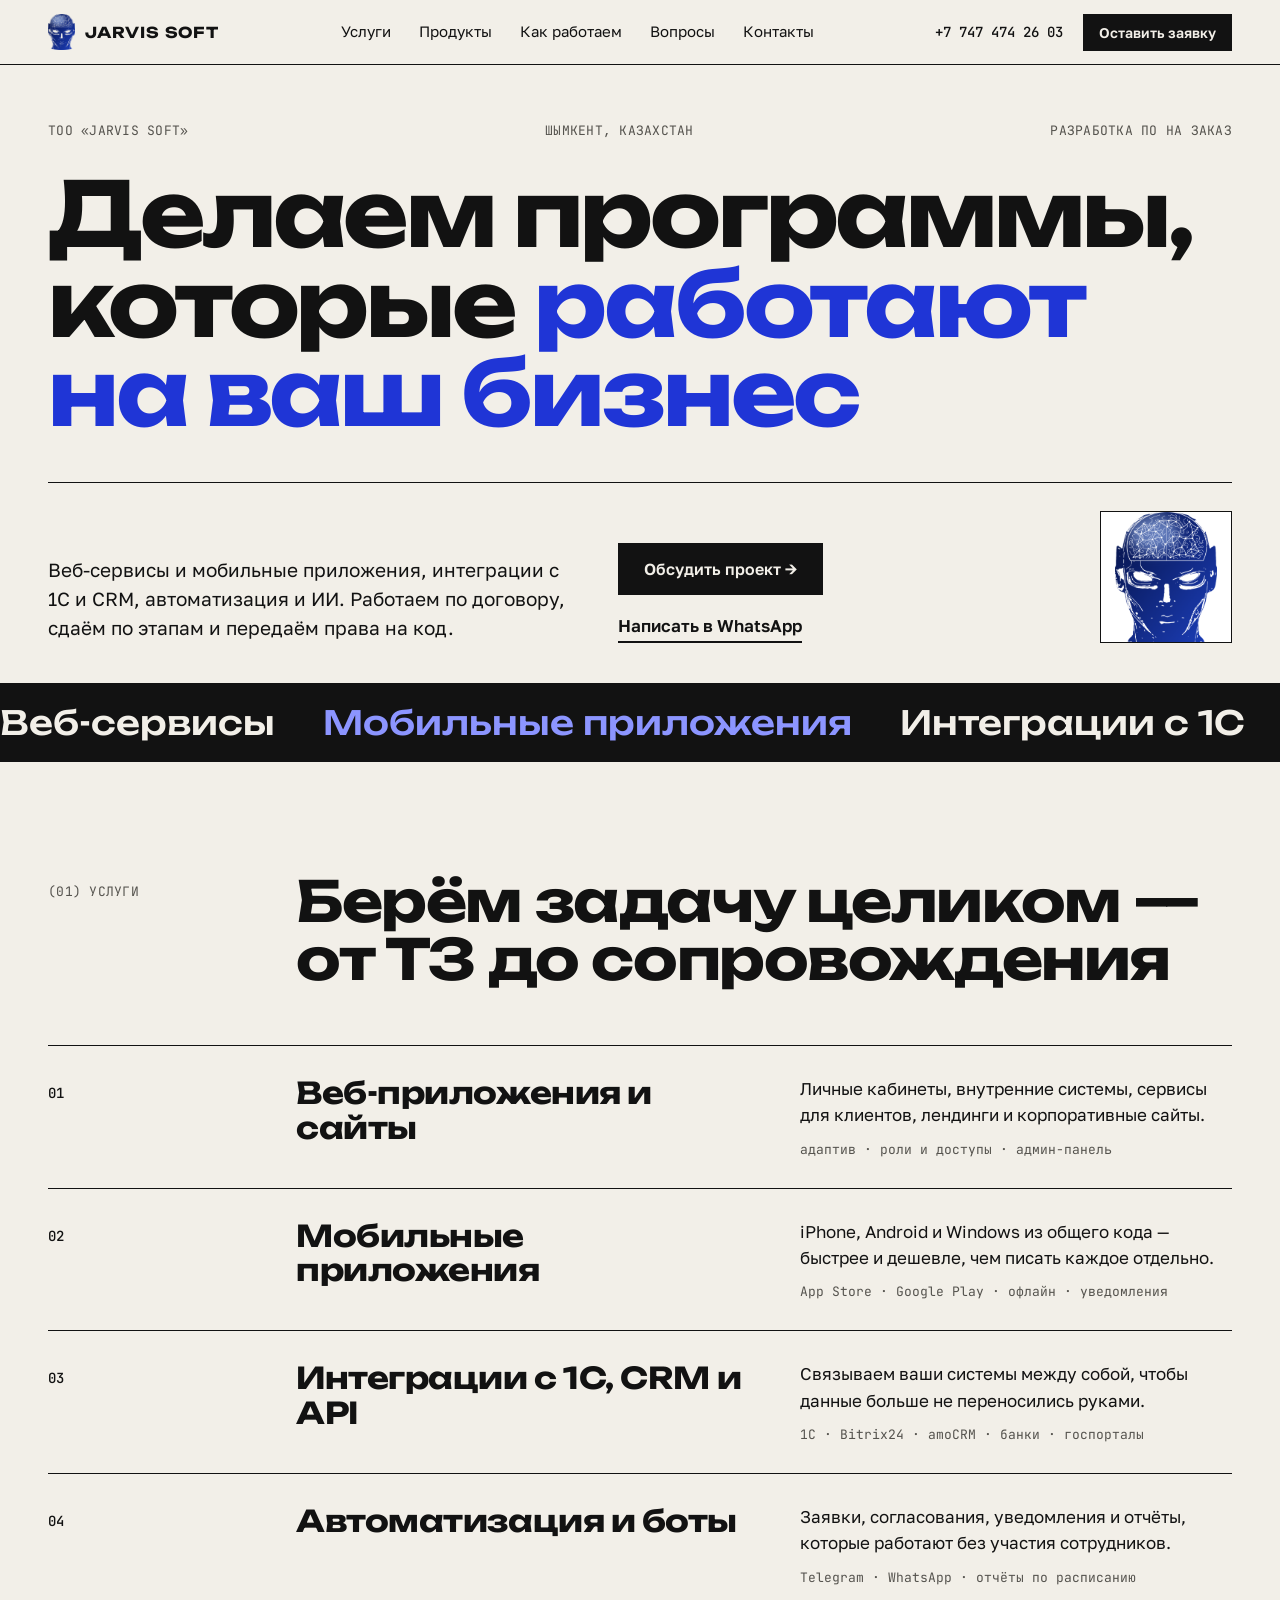
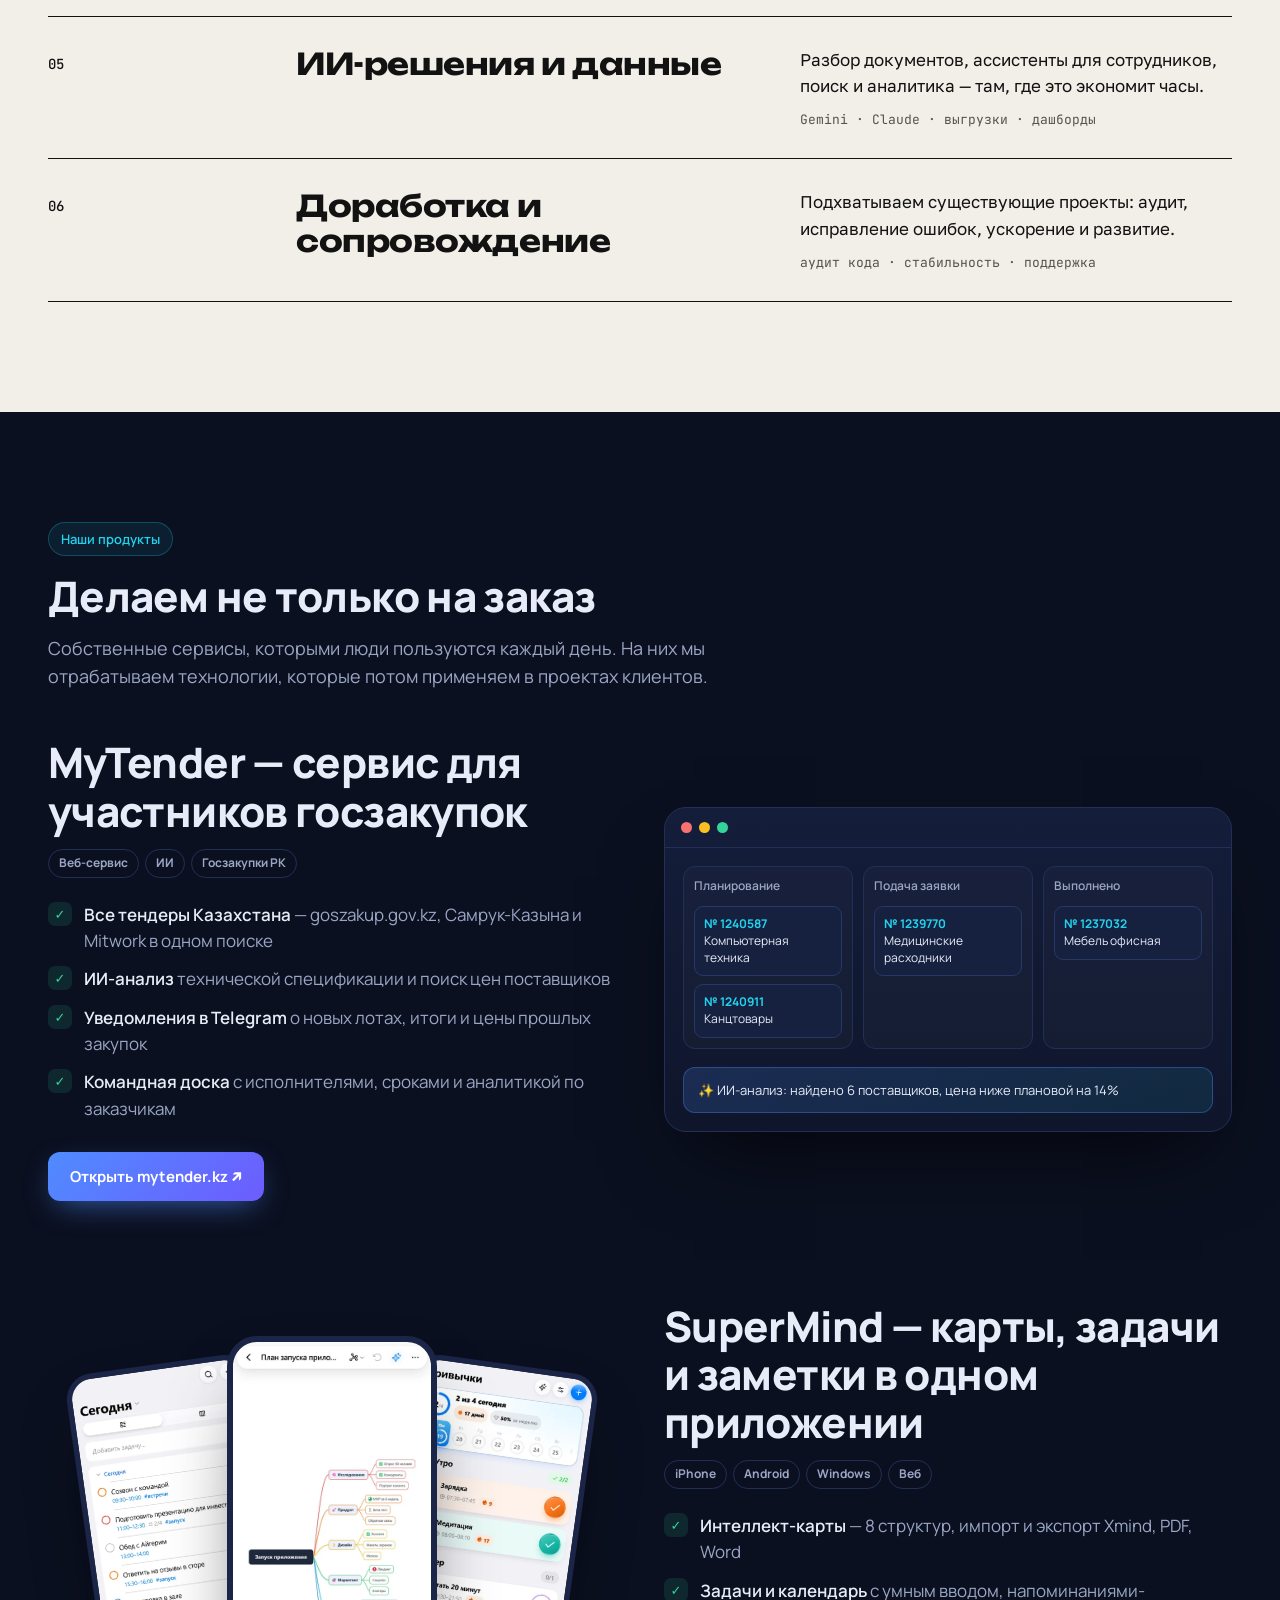
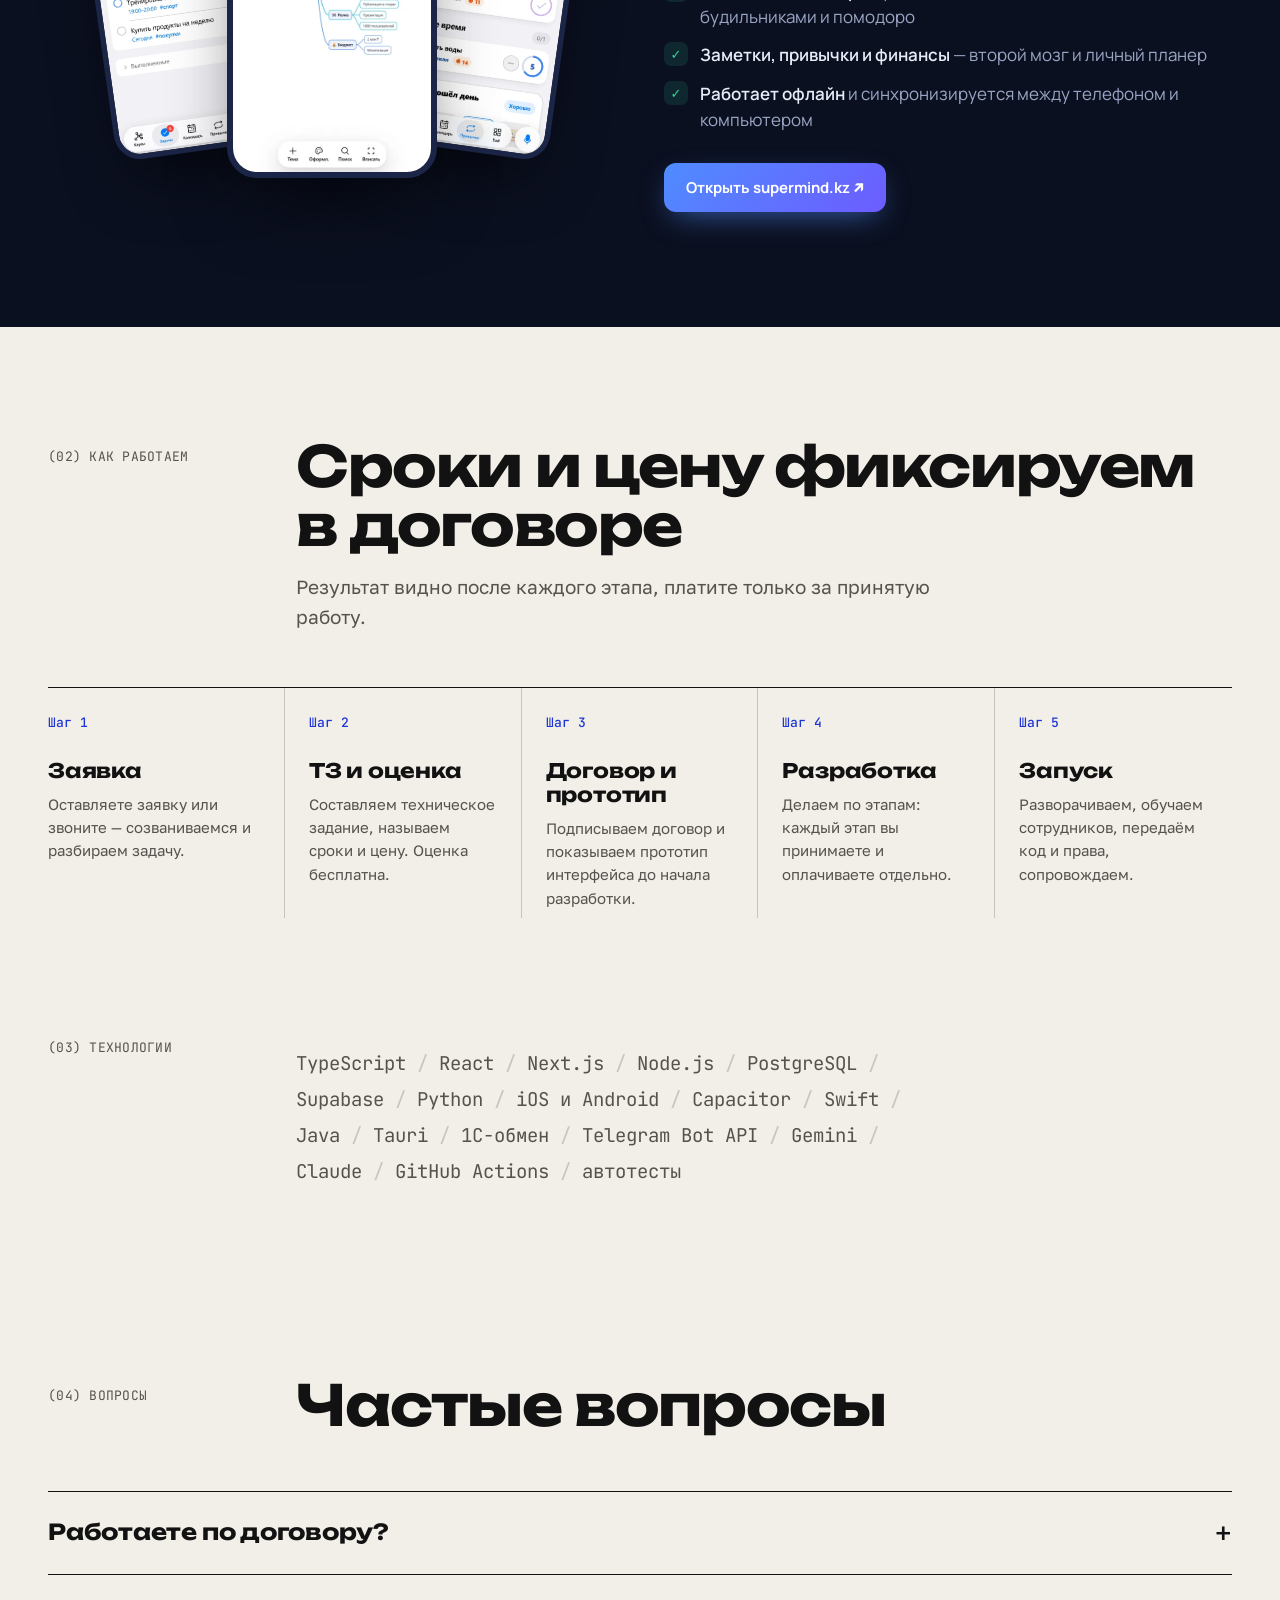
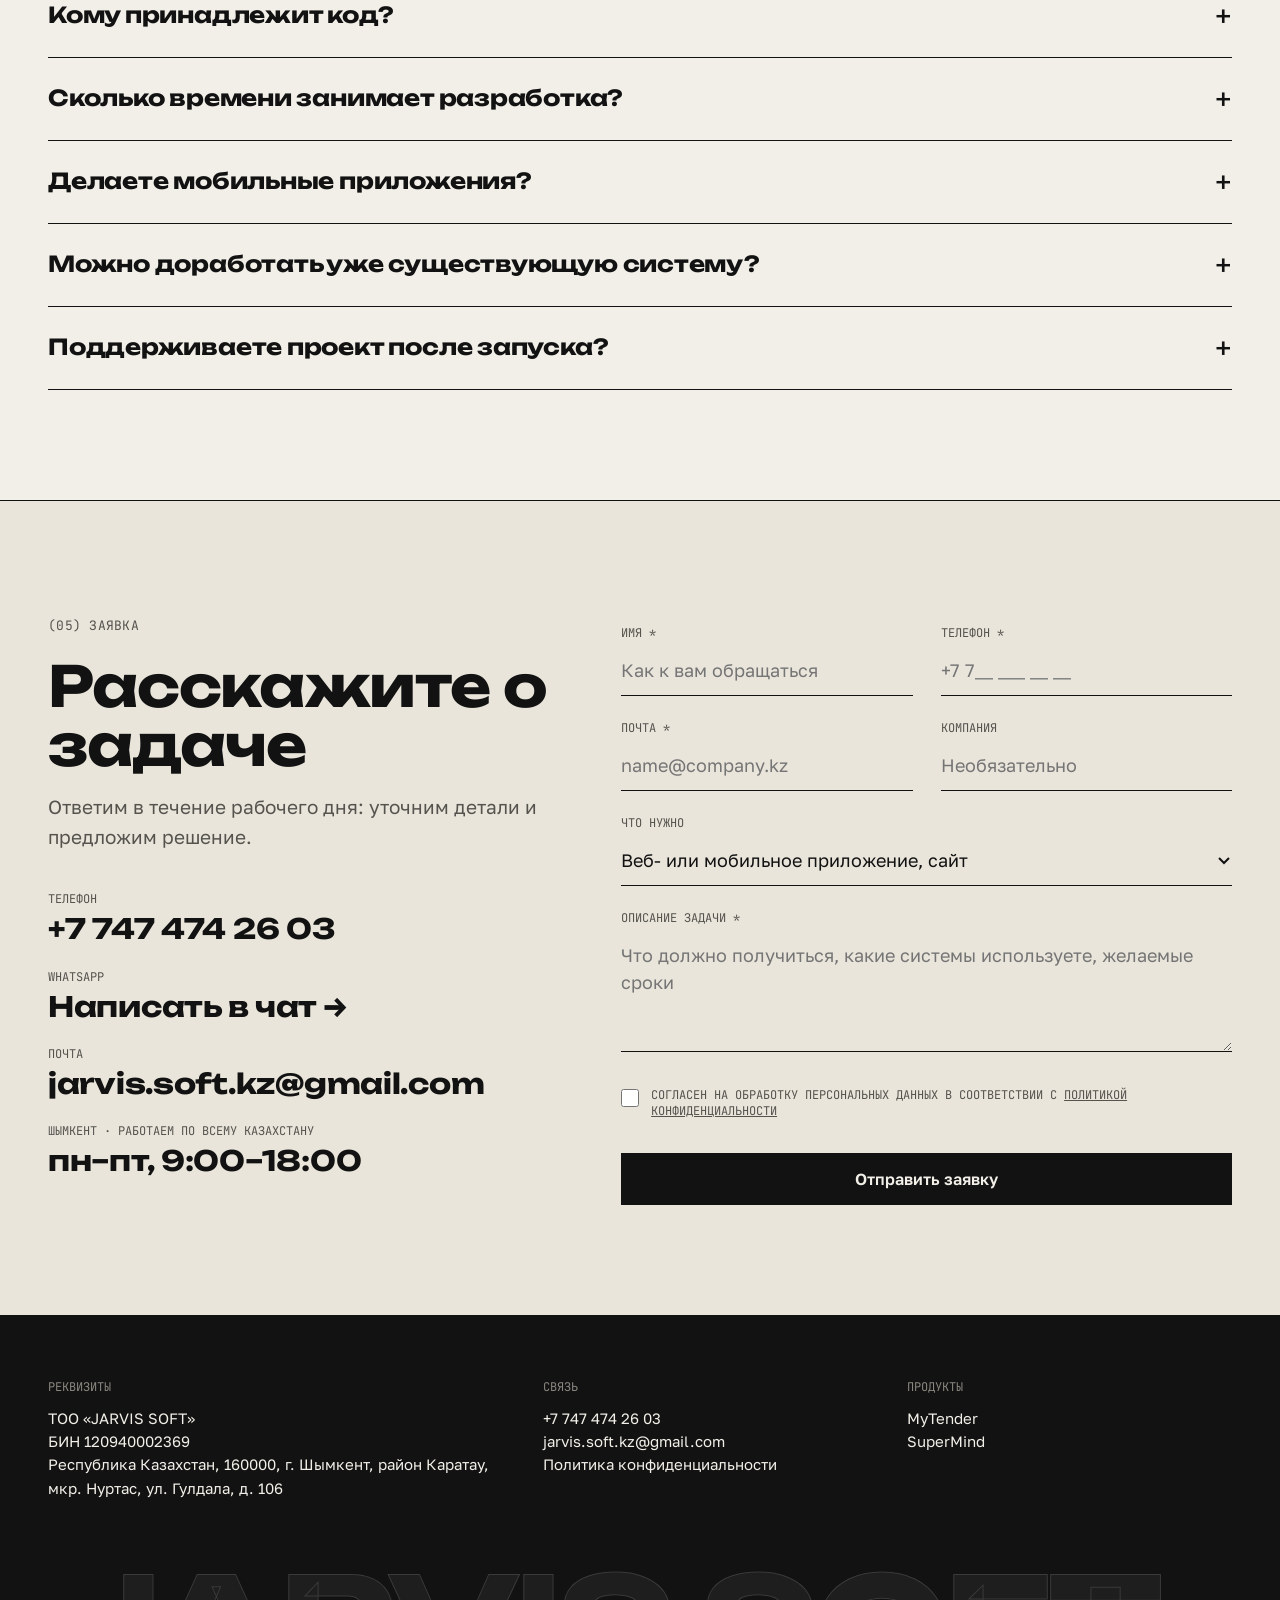
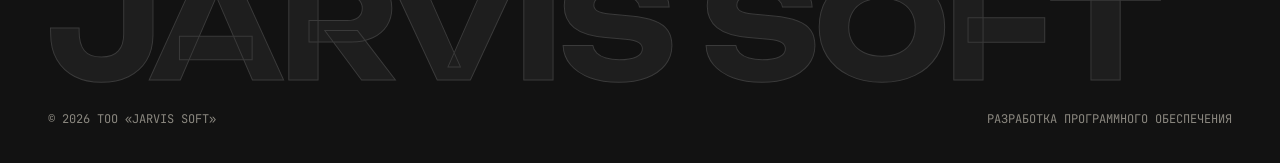
==== commit d094fa30: "Сайт компании: новый редакционный дизайн, без счётчиков проектов; блок продуктов прежний Co-Authored" ====
--- a/index.html
+++ b/index.html
@@ -4,9 +4,9 @@
 <meta charset="utf-8">
 <meta name="viewport" content="width=device-width, initial-scale=1">
 <title>JARVIS SOFT — разработка программного обеспечения на заказ</title>
-<meta name="description" content="ТОО «JARVIS SOFT» (Казахстан): разработка веб-сервисов и мобильных приложений, интеграции с 1С и CRM, автоматизация процессов, ИИ-решения и обработка данных. Договор, поэтапная приёмка, передача прав на код.">
+<meta name="description" content="ТОО «JARVIS SOFT», Шымкент: разработка веб-сервисов и мобильных приложений, интеграции с 1С и CRM, автоматизация процессов и ИИ-решения. Договор, поэтапная приёмка, передача прав на код.">
 <meta property="og:title" content="JARVIS SOFT — разработка ПО на заказ">
-<meta property="og:description" content="Веб-сервисы, мобильные приложения, интеграции, автоматизация и ИИ для бизнеса в Казахстане. Наши продукты: MyTender и SuperMind.">
+<meta property="og:description" content="Веб-сервисы, мобильные приложения, интеграции, автоматизация и ИИ для бизнеса в Казахстане.">
 <meta property="og:type" content="website">
 <meta property="og:url" content="https://jarvissoft.kz/">
 <meta property="og:image" content="https://jarvissoft.kz/og.png">
@@ -15,241 +15,242 @@
 <meta name="twitter:card" content="summary_large_image">
 <link rel="canonical" href="https://jarvissoft.kz/">
 <meta property="og:locale" content="ru_RU">
-<meta name="theme-color" content="#0b1020">
+<meta name="theme-color" content="#f2efe8">
 <link rel="icon" href="favicon.png" type="image/png">
 <link rel="apple-touch-icon" href="apple-touch-icon.png">
 <link rel="preconnect" href="https://fonts.googleapis.com">
 <link rel="preconnect" href="https://fonts.gstatic.com" crossorigin>
-<link href="https://fonts.googleapis.com/css2?family=Manrope:wght@400;500;600;700;800&display=swap" rel="stylesheet">
+<link href="https://fonts.googleapis.com/css2?family=Unbounded:wght@500;700&family=Golos+Text:wght@400;500;600&family=JetBrains+Mono:wght@400;500&display=swap" rel="stylesheet">
 <style>
 :root{
-  --bg:#0b1020; --bg2:#0f162b; --card:#121a33; --line:#223056; --text:#e7ecf8; --muted:#9aa6c4;
-  --accent:#4f8cff; --accent2:#22d3ee; --ok:#34d399; --err:#f87171; --radius:18px;
+  --paper:#f2efe8; --paper2:#e9e5db; --ink:#121212; --ink2:#55534e; --rule:#c9c4b8;
+  --blue:#1f35d6; --blue-ink:#ffffff;
+  --display:"Unbounded",system-ui,sans-serif; --body:"Golos Text",system-ui,-apple-system,"Segoe UI",Roboto,sans-serif; --mono:"JetBrains Mono",ui-monospace,Consolas,monospace;
 }
 *{box-sizing:border-box;margin:0;padding:0}
-html{scroll-behavior:smooth;scroll-padding-top:80px}
-body{background:var(--bg);color:var(--text);font:16px/1.6 Manrope,system-ui,-apple-system,"Segoe UI",Roboto,sans-serif;-webkit-font-smoothing:antialiased;overflow-x:hidden}
-a{color:inherit;text-decoration:none}
+html{scroll-behavior:smooth;scroll-padding-top:72px}
+body{background:var(--paper);color:var(--ink);font:17px/1.55 var(--body);-webkit-font-smoothing:antialiased;overflow-x:hidden}
+a{color:inherit}
 img,svg{display:block}
-.wrap{max-width:1160px;margin:0 auto;padding:0 20px}
-.btn{display:inline-flex;align-items:center;justify-content:center;gap:8px;padding:14px 22px;border-radius:12px;font-weight:700;font-size:15px;border:1px solid transparent;cursor:pointer;transition:transform .15s,background .2s,border-color .2s;font-family:inherit}
-.btn:hover{transform:translateY(-1px)}
-.btn-primary{background:linear-gradient(135deg,var(--accent),#6d5cff);color:#fff;box-shadow:0 10px 30px -10px rgba(79,140,255,.7)}
-.btn-ghost{border-color:var(--line);background:rgba(255,255,255,.03)}
-.btn-ghost:hover{border-color:var(--accent)}
-.eyebrow{display:inline-flex;align-items:center;gap:8px;font-size:13px;font-weight:600;color:var(--accent2);background:rgba(34,211,238,.08);border:1px solid rgba(34,211,238,.25);padding:6px 12px;border-radius:999px}
-h1{font-size:clamp(34px,5.4vw,60px);line-height:1.08;font-weight:800;letter-spacing:-.02em}
-h2{font-size:clamp(28px,3.6vw,42px);line-height:1.15;font-weight:800;letter-spacing:-.015em}
-h3{font-size:19px;font-weight:700;line-height:1.3}
-.grad{background:linear-gradient(90deg,var(--accent),var(--accent2));-webkit-background-clip:text;background-clip:text;color:transparent}
-.lead{color:var(--muted);font-size:18px}
-section{padding:96px 0}
-.sec-head{max-width:720px;margin-bottom:48px}
-.sec-head p{margin-top:14px}
-
-/* header */
-header{position:sticky;top:0;z-index:50;background:rgba(11,16,32,.8);backdrop-filter:saturate(1.4) blur(12px);border-bottom:1px solid rgba(34,48,86,.6)}
-.nav{display:flex;align-items:center;justify-content:space-between;height:68px;gap:20px}
-.logo{display:flex;align-items:center;gap:10px;font-weight:800;letter-spacing:.04em;white-space:nowrap;line-height:1.2;background:#ecf2ff;padding:5px 14px 5px 8px;border-radius:12px;box-shadow:0 6px 20px -8px rgba(79,140,255,.6)}
-.logo small{display:block;font-size:10px;font-weight:700;color:#3b4f8f;letter-spacing:.2em;margin-top:5px}
-.logo .word{height:13px;width:auto}
-.logo>img{height:38px;width:auto}
-.menu{display:flex;gap:24px;font-size:15px;color:var(--muted);white-space:nowrap}
-.menu a:hover{color:var(--text)}
-.nav-right{display:flex;align-items:center;gap:16px}
-.nav-phone{font-weight:700;font-size:15px;white-space:nowrap}
+.wrap{max-width:1240px;margin:0 auto;padding:0 28px}
+.mono{font-family:var(--mono);font-size:13px;letter-spacing:.02em;text-transform:uppercase}
+.btn{display:inline-flex;align-items:center;gap:10px;padding:16px 26px;background:var(--ink);color:var(--paper);font:600 16px var(--body);text-decoration:none;border:0;border-radius:0;cursor:pointer;transition:background .2s}
+.btn:hover{background:var(--blue)}
+.link{font-weight:600;text-decoration:none;border-bottom:2px solid currentColor;padding-bottom:2px}
+.link:hover{color:var(--blue)}
+
+/* шапка */
+header{position:sticky;top:0;z-index:50;background:var(--paper);border-bottom:1px solid var(--ink)}
+.nav{display:flex;align-items:center;justify-content:space-between;height:64px;gap:24px}
+.logo{display:flex;align-items:center;gap:10px;text-decoration:none}
+.logo img{height:36px;width:auto}
+.logo span{font:700 15px var(--display);letter-spacing:.06em}
+.menu{display:flex;gap:28px;font-size:15px}
+.menu a{text-decoration:none}
+.menu a:hover{color:var(--blue)}
+.nav-right{display:flex;align-items:center;gap:20px}
+.nav-phone{font:500 14px var(--mono);text-decoration:none;white-space:nowrap}
 .nav .btn{padding:10px 16px;font-size:14px}
-.burger{display:none;background:none;border:0;color:var(--text);cursor:pointer;padding:6px}
-
-/* hero */
-.hero{position:relative;padding:88px 0 96px;overflow:hidden}
-.hero:before{content:"";position:absolute;inset:-200px -200px auto auto;width:700px;height:700px;background:radial-gradient(closest-side,rgba(79,140,255,.28),transparent);pointer-events:none}
-.hero:after{content:"";position:absolute;left:-250px;bottom:-300px;width:600px;height:600px;background:radial-gradient(closest-side,rgba(34,211,238,.14),transparent);pointer-events:none}
-.hero-grid{position:relative;z-index:1;display:grid;grid-template-columns:1.1fr .9fr;gap:56px;align-items:center}
-.hero h1{margin:20px 0 20px}
-.hero .cta{display:flex;flex-wrap:wrap;gap:12px;margin-top:32px}
-.facts{display:flex;flex-wrap:wrap;gap:28px;margin-top:44px;padding-top:28px;border-top:1px solid var(--line)}
-.facts div{font-size:14px;color:var(--muted);max-width:180px}
-.facts b{display:block;color:var(--text);font-size:16px}
-
-.emblem{position:relative;justify-self:center;width:min(440px,90%);aspect-ratio:1;border-radius:50%;overflow:hidden;display:flex;align-items:flex-end;justify-content:center;background:radial-gradient(circle at 50% 38%,#ffffff,#dfe8ff 55%,#b9cdfd);box-shadow:0 0 0 10px rgba(79,140,255,.12),0 0 90px rgba(79,140,255,.45)}
-.emblem img{width:70%;height:auto}
+.burger{display:none;background:none;border:0;cursor:pointer;padding:6px;color:var(--ink)}
+
+/* первый экран */
+.hero{padding:56px 0 0}
+.hero-top{display:flex;justify-content:space-between;gap:20px;padding-bottom:28px;color:var(--ink2)}
+.hero h1{font:700 clamp(38px,7vw,104px)/1 var(--display);letter-spacing:-.035em;text-transform:none}
+.hero h1 em{font-style:normal;color:var(--blue)}
+.hero-bottom{display:grid;grid-template-columns:1.2fr 1fr auto;gap:40px;align-items:end;margin-top:44px;padding:28px 0 40px;border-top:1px solid var(--ink)}
+.hero-bottom p{font-size:19px;max-width:520px}
+.hero-cta{display:flex;flex-direction:column;gap:18px;align-items:flex-start}
+.badge{width:132px;aspect-ratio:1;background:#fff;border:1px solid var(--ink);display:grid;place-items:end center;overflow:hidden}
+.badge img{width:78%;height:auto}
+
+/* бегущая строка услуг */
+.ticker{border-top:1px solid var(--ink);border-bottom:1px solid var(--ink);background:var(--ink);color:var(--paper);overflow:hidden;padding:18px 0}
+.ticker div{display:flex;gap:48px;width:max-content;animation:run 38s linear infinite;font:500 clamp(22px,2.6vw,34px) var(--display);white-space:nowrap}
+.ticker span:nth-child(even){color:#8c95ff}
+@keyframes run{to{transform:translateX(-50%)}}
+
+/* заголовки разделов */
+section{padding:110px 0}
+.head{display:grid;grid-template-columns:220px 1fr;gap:28px;margin-bottom:56px}
+.head .mono{padding-top:10px;color:var(--ink2)}
+h2{font:700 clamp(30px,4.4vw,58px)/1.04 var(--display);letter-spacing:-.025em}
+.head p{margin-top:18px;font-size:19px;color:var(--ink2);max-width:640px}
+
+/* услуги — нумерованный список */
+.svc{border-top:1px solid var(--ink)}
+.svc-row{display:grid;grid-template-columns:220px 1.1fr 1fr;gap:28px;padding:30px 0;border-bottom:1px solid var(--ink);transition:background .25s,color .25s}
+.svc-row:hover{background:var(--ink);color:var(--paper)}
+.svc-row:hover .svc-tags{color:#b9b5ab}
+.svc-num{font:500 14px var(--mono);padding-top:8px}
+.svc-row h3{font:700 clamp(22px,2.4vw,30px)/1.15 var(--display);letter-spacing:-.015em}
+.svc-row p{font-size:17px}
+.svc-tags{margin-top:12px;font:400 13px var(--mono);color:var(--ink2)}
+.svc-row:hover .svc-num{color:#8c95ff}
+
+/* продукты — тёмная вставка (без изменений по оформлению) */
+.products-band{
+  --bg:#0b1020; --bg2:#0f162b; --card:#121a33; --line:#223056; --text:#e7ecf8; --muted:#9aa6c4;
+  --accent:#4f8cff; --accent2:#22d3ee; --ok:#34d399; --radius:18px;
+  background:var(--bg);color:var(--text);font-family:Manrope,var(--body)
+}
+.products-band .eyebrow{display:inline-flex;align-items:center;gap:8px;font-size:13px;font-weight:600;color:var(--accent2);background:rgba(34,211,238,.08);border:1px solid rgba(34,211,238,.25);padding:6px 12px;border-radius:999px}
+.products-band h2{font-family:Manrope,var(--body);font-weight:800;font-size:clamp(28px,3.6vw,42px);line-height:1.15;letter-spacing:-.015em}
+.products-band .lead{color:var(--muted);font-size:18px}
+.products-band .sec-head{max-width:720px;margin-bottom:48px}
+.products-band .sec-head p{margin-top:14px}
+.products-band .btn-primary{display:inline-flex;align-items:center;gap:8px;padding:14px 22px;border-radius:12px;font:700 15px Manrope,var(--body);color:#fff;background:linear-gradient(135deg,var(--accent),#6d5cff);box-shadow:0 10px 30px -10px rgba(79,140,255,.7);text-decoration:none;transition:transform .15s}
+.products-band .btn-primary:hover{transform:translateY(-1px)}
+.products{display:grid;gap:96px}
+.product{display:grid;grid-template-columns:1fr 1fr;gap:48px;align-items:center}
+.product.rev>:first-child{order:2}
+.checks{list-style:none;display:grid;gap:12px;margin:24px 0 30px}
+.checks li{display:flex;gap:12px;color:var(--muted)}
+.checks li:before{content:"✓";flex:none;width:24px;height:24px;border-radius:7px;display:grid;place-items:center;font-size:13px;font-weight:800;color:var(--ok);background:rgba(52,211,153,.12)}
+.checks b{color:var(--text);font-weight:600}
+.tag{display:inline-block;font-size:12px;font-weight:700;color:var(--muted);border:1px solid var(--line);border-radius:999px;padding:4px 10px;margin:14px 6px 0 0}
 .mock{background:linear-gradient(180deg,#141d3a,#0f162b);border:1px solid var(--line);border-radius:22px;box-shadow:0 40px 80px -30px rgba(0,0,0,.7);overflow:hidden}
 .mock-bar{display:flex;gap:7px;padding:14px 16px;border-bottom:1px solid var(--line)}
 .mock-bar i{width:11px;height:11px;border-radius:50%;background:#2a3863}
 .mock-bar i:first-child{background:#f87171}.mock-bar i:nth-child(2){background:#fbbf24}.mock-bar i:nth-child(3){background:#34d399}
-
-/* cards */
-.grid3{display:grid;grid-template-columns:repeat(3,1fr);gap:20px}
-.card{background:var(--card);border:1px solid var(--line);border-radius:var(--radius);padding:28px;transition:border-color .2s,transform .2s}
-.card:hover{border-color:#36508f;transform:translateY(-2px)}
-.ico{width:46px;height:46px;border-radius:12px;display:grid;place-items:center;background:rgba(79,140,255,.12);color:var(--accent);margin-bottom:18px}
-.card p{color:var(--muted);margin-top:10px;font-size:15px}
-.card ul{margin-top:14px;list-style:none;display:grid;gap:6px;font-size:14px;color:var(--muted)}
-.card li:before{content:"→ ";color:var(--accent2)}
-
-/* steps */
-.alt{background:var(--bg2);border-top:1px solid var(--line);border-bottom:1px solid var(--line)}
-.steps{display:grid;grid-template-columns:repeat(5,1fr);gap:16px;counter-reset:s}
-.step{position:relative;padding:24px 20px;border:1px solid var(--line);border-radius:var(--radius);background:var(--card)}
-.step:before{counter-increment:s;content:"0" counter(s);display:block;font-weight:800;font-size:28px;margin-bottom:12px;background:linear-gradient(90deg,var(--accent),var(--accent2));-webkit-background-clip:text;background-clip:text;color:transparent}
-.step p{color:var(--muted);font-size:14px;margin-top:8px}
-
-/* product */
-.product{display:grid;grid-template-columns:1fr 1fr;gap:48px;align-items:center}
-.checks{list-style:none;display:grid;gap:12px;margin:24px 0 30px}
-.checks li{display:flex;gap:12px;color:var(--muted)}
-.checks li:before{content:"✓";flex:none;width:24px;height:24px;border-radius:7px;display:grid;place-items:center;font-size:13px;font-weight:800;color:var(--ok);background:rgba(52,211,153,.12)}
-.checks b{color:var(--text);font-weight:600}
 .board{display:grid;grid-template-columns:repeat(3,1fr);gap:10px;padding:18px}
 .col{background:rgba(255,255,255,.02);border:1px solid var(--line);border-radius:12px;padding:10px;display:grid;gap:8px;align-content:start}
 .col h4{font-size:12px;color:var(--muted);font-weight:600;margin-bottom:2px}
 .lot{background:#16203f;border:1px solid #273766;border-radius:9px;padding:9px;font-size:12px;line-height:1.4}
 .lot b{display:block;font-size:12px;color:var(--accent2)}
 .ai{margin:0 18px 18px;padding:12px 14px;border-radius:12px;background:linear-gradient(135deg,rgba(79,140,255,.18),rgba(34,211,238,.1));border:1px solid rgba(79,140,255,.35);font-size:13px}
-
-/* pricing */
-
-.chips{display:flex;flex-wrap:wrap;gap:10px}
-.chips span{padding:9px 16px;border:1px solid var(--line);border-radius:999px;background:var(--card);font-size:14px;font-weight:600}
-
-/* faq */
-.faq{display:grid;gap:12px;max-width:860px}
-details{background:var(--card);border:1px solid var(--line);border-radius:14px;padding:18px 22px}
-summary{cursor:pointer;font-weight:700;list-style:none;display:flex;justify-content:space-between;gap:16px}
-summary::-webkit-details-marker{display:none}
-summary:after{content:"+";color:var(--accent);font-size:22px;line-height:1}
-details[open] summary:after{content:"–"}
-details p{color:var(--muted);margin-top:12px}
-
-/* form */
-.order{display:grid;grid-template-columns:1.25fr .75fr;gap:24px;align-items:start}
-form{background:var(--card);border:1px solid var(--line);border-radius:22px;padding:32px}
-.row{display:grid;grid-template-columns:1fr 1fr;gap:16px}
-label{display:block;margin-bottom:16px}
-label>span{display:block;font-size:13px;font-weight:600;color:var(--muted);margin-bottom:6px}
-input,select,textarea{width:100%;background:#0c1328;border:1px solid var(--line);color:var(--text);border-radius:11px;padding:13px 14px;font:inherit;font-size:15px;transition:border-color .2s}
-input:focus,select:focus,textarea:focus{outline:none;border-color:var(--accent);box-shadow:0 0 0 3px rgba(79,140,255,.18)}
-textarea{min-height:130px;resize:vertical}
-select{appearance:none;background-image:url("data:image/svg+xml,%3Csvg xmlns='http://www.w3.org/2000/svg' width='12' height='8' fill='none'%3E%3Cpath d='M1 1l5 5 5-5' stroke='%239aa6c4' stroke-width='2'/%3E%3C/svg%3E");background-repeat:no-repeat;background-position:right 14px center;padding-right:38px}
-.consent{display:flex;gap:10px;align-items:flex-start;font-size:13px;color:var(--muted);margin:4px 0 22px}
-.consent input{width:18px;height:18px;flex:none;margin-top:2px;accent-color:var(--accent)}
-.consent a{color:var(--accent)}
-.hp{position:absolute;left:-9999px;width:1px;height:1px;overflow:hidden}
-.msg{display:none;margin-top:16px;padding:14px 16px;border-radius:12px;font-size:14px}
-.msg.ok{display:block;background:rgba(52,211,153,.1);border:1px solid rgba(52,211,153,.4);color:#a7f3d0}
-.msg.err{display:block;background:rgba(248,113,113,.1);border:1px solid rgba(248,113,113,.4);color:#fecaca}
-.msg a{text-decoration:underline;font-weight:700}
-.contacts{display:grid;gap:14px}
-.contact{display:flex;gap:14px;align-items:center;background:var(--card);border:1px solid var(--line);border-radius:16px;padding:18px;transition:border-color .2s}
-a.contact:hover{border-color:var(--accent)}
-.contact .ico{margin:0;flex:none}
-.contact small{display:block;color:var(--muted);font-size:13px}
-.contact b{font-size:16px;word-break:break-word}
-.wa .ico{background:rgba(37,211,102,.12);color:#25d366}
-
-footer{border-top:1px solid var(--line);padding:40px 0;color:var(--muted);font-size:14px}
-.foot{display:flex;flex-wrap:wrap;justify-content:space-between;gap:24px}
-.foot b{color:var(--text)}
-.foot a:hover{color:var(--text)}
-
-/* плавающие плашки у эмблемы */
-.hero-visual{position:relative;justify-self:center;width:min(480px,100%)}
-.hero-visual .emblem{width:min(440px,90%);margin:0 auto}
-.float{position:absolute;display:flex;align-items:center;gap:10px;background:rgba(18,26,51,.92);border:1px solid var(--line);border-radius:14px;padding:10px 14px;font-size:13px;font-weight:600;line-height:1.3;box-shadow:0 18px 40px -18px rgba(0,0,0,.8);backdrop-filter:blur(8px);animation:bob 6s ease-in-out infinite;white-space:nowrap}
-.float i{width:30px;height:30px;border-radius:9px;display:grid;place-items:center;font-style:normal;font-size:15px;flex:none}
-.float small{display:block;color:var(--muted);font-weight:500;font-size:11px}
-.f1{top:8%;left:-6%}.f1 i{background:rgba(79,140,255,.18)}
-.f2{top:44%;right:-8%;animation-delay:-2s}.f2 i{background:rgba(34,211,238,.16)}
-.f3{bottom:6%;left:2%;animation-delay:-4s}.f3 i{background:rgba(52,211,153,.16)}
-@keyframes bob{0%,100%{transform:translateY(0)}50%{transform:translateY(-10px)}}
-
-/* цифры */
-.stats-sec{padding:0 0 32px}
-.stats{display:grid;grid-template-columns:repeat(4,1fr);gap:16px}
-.stat{background:var(--card);border:1px solid var(--line);border-radius:var(--radius);padding:24px}
-.stat b{display:block;font-size:clamp(28px,3.4vw,40px);font-weight:800;line-height:1.1;background:linear-gradient(90deg,var(--accent),var(--accent2));-webkit-background-clip:text;background-clip:text;color:transparent}
-.stat span{display:block;color:var(--muted);font-size:14px;margin-top:6px}
-
-/* продукты */
-.products{display:grid;gap:96px}
-.product.rev>:first-child{order:2}
-.tag{display:inline-block;font-size:12px;font-weight:700;color:var(--muted);border:1px solid var(--line);border-radius:999px;padding:4px 10px;margin:14px 6px 0 0}
 .phones{position:relative;height:520px;display:flex;justify-content:center;align-items:center}
 .phones img{position:absolute;width:210px;height:auto;border-radius:30px;border:6px solid #1b2547;box-shadow:0 40px 80px -30px rgba(0,0,0,.8);background:#fff}
 .phones img:nth-child(1){transform:translateX(-150px) rotate(-8deg) scale(.88)}
 .phones img:nth-child(2){z-index:2}
 .phones img:nth-child(3){transform:translateX(150px) rotate(8deg) scale(.88)}
-.product-actions{display:flex;flex-wrap:wrap;gap:12px}
-
-/* бегущая строка технологий */
-.marquee{overflow:hidden;-webkit-mask-image:linear-gradient(90deg,transparent,#000 8%,#000 92%,transparent);mask-image:linear-gradient(90deg,transparent,#000 8%,#000 92%,transparent)}
-.marquee .chips{flex-wrap:nowrap;width:max-content;animation:slide 40s linear infinite}
-.marquee.back{margin-top:12px}
-.marquee.back .chips{animation-direction:reverse}
-.marquee:hover .chips{animation-play-state:paused}
-@keyframes slide{to{transform:translateX(-50%)}}
-.chips span{white-space:nowrap}
-
-.reveal{opacity:0;transform:translateY(16px);transition:opacity .6s,transform .6s}
+
+/* как работаем */
+.steps{display:grid;grid-template-columns:repeat(5,1fr);border-top:1px solid var(--ink)}
+.step{padding:26px 24px 8px 0;border-right:1px solid var(--rule)}
+.step+.step{padding-left:24px}
+.step:last-child{border-right:0}
+.step b{display:block;font:500 13px var(--mono);color:var(--blue);margin-bottom:28px}
+.step h3{font:700 20px/1.2 var(--display);letter-spacing:-.01em;margin-bottom:10px}
+.step p{font-size:15px;color:var(--ink2)}
+
+/* технологии */
+.stack{font:400 clamp(17px,1.6vw,21px)/1.9 var(--mono);max-width:1000px}
+.stack span{white-space:nowrap}
+.stack span:after{content:" /";color:var(--rule)}
+.stack span:last-child:after{content:""}
+
+/* вопросы */
+.faq{border-top:1px solid var(--ink)}
+details{border-bottom:1px solid var(--ink)}
+summary{list-style:none;cursor:pointer;display:grid;grid-template-columns:1fr 40px;gap:20px;padding:26px 0;font:700 clamp(18px,1.8vw,22px)/1.3 var(--display);letter-spacing:-.01em}
+summary::-webkit-details-marker{display:none}
+summary:after{content:"+";font:400 30px/1 var(--body);text-align:right}
+details[open] summary:after{content:"−"}
+details p{padding:0 60px 28px 0;max-width:780px;color:var(--ink2)}
+
+/* заявка */
+.order-sec{background:var(--paper2);border-top:1px solid var(--ink)}
+.order{display:grid;grid-template-columns:1fr 1.2fr;gap:64px}
+.reach{margin-top:40px;display:grid;gap:22px}
+.reach a,.reach div{text-decoration:none;display:block}
+.reach small{display:block;font:400 12px var(--mono);text-transform:uppercase;color:var(--ink2);margin-bottom:4px}
+.reach b{font:700 clamp(20px,2.2vw,28px) var(--display);letter-spacing:-.01em}
+.reach a:hover b{color:var(--blue)}
+form{display:grid;gap:4px}
+.row{display:grid;grid-template-columns:1fr 1fr;gap:28px}
+label{display:block;padding:14px 0 6px}
+label>span{display:block;font:400 12px var(--mono);text-transform:uppercase;color:var(--ink2);margin-bottom:6px}
+input,select,textarea{width:100%;background:transparent;border:0;border-bottom:1px solid var(--ink);border-radius:0;color:var(--ink);padding:10px 0;font:inherit;font-size:18px}
+input:focus,select:focus,textarea:focus{outline:none;border-bottom:2px solid var(--blue)}
+textarea{min-height:120px;resize:vertical}
+select{appearance:none;background-image:url("data:image/svg+xml,%3Csvg xmlns='http://www.w3.org/2000/svg' width='12' height='8' fill='none'%3E%3Cpath d='M1 1l5 5 5-5' stroke='%23121212' stroke-width='2'/%3E%3C/svg%3E");background-repeat:no-repeat;background-position:right 2px center}
+.consent{display:flex;gap:12px;align-items:flex-start;font-size:14px;color:var(--ink2);padding:18px 0}
+.consent input{width:18px;height:18px;flex:none;margin-top:2px;accent-color:var(--blue)}
+.hp{position:absolute;left:-9999px;width:1px;height:1px;overflow:hidden}
+#submit{justify-content:center;width:100%;margin-top:6px}
+.msg{display:none;margin-top:16px;padding:14px 16px;font-size:15px;border:1px solid var(--ink)}
+.msg.ok{display:block;background:#e3f3e6}
+.msg.err{display:block;background:#f8e2de}
+.msg a{font-weight:700}
+
+/* подвал */
+footer{background:var(--ink);color:var(--paper);padding:64px 0 36px}
+.foot{display:grid;grid-template-columns:1.4fr 1fr 1fr;gap:40px;font-size:15px}
+.foot a{text-decoration:none}
+.foot a:hover{color:#8c95ff}
+.foot small{display:block;font:400 12px var(--mono);text-transform:uppercase;color:#8a877f;margin-bottom:12px}
+.wordmark{font:700 clamp(48px,11vw,170px)/0.9 var(--display);letter-spacing:-.04em;margin-top:64px;color:#1e1e1e;-webkit-text-stroke:1px #3a3a3a;white-space:nowrap;overflow:hidden}
+.copy{display:flex;justify-content:space-between;gap:20px;margin-top:20px;font:400 12px var(--mono);color:#8a877f;text-transform:uppercase}
+
+.reveal{opacity:0;transform:translateY(18px);transition:opacity .7s,transform .7s}
 .reveal.in{opacity:1;transform:none}
-@media (prefers-reduced-motion:reduce){.reveal{opacity:1;transform:none;transition:none}html{scroll-behavior:auto}.float,.marquee .chips{animation:none}.marquee .chips{flex-wrap:wrap;width:auto}}
+@media (prefers-reduced-motion:reduce){.reveal{opacity:1;transform:none;transition:none}.ticker div{animation:none}html{scroll-behavior:auto}}
 
 @media (max-width:1100px){
   .menu{display:none}
   .burger{display:block}
-  .menu.open{display:flex;position:absolute;top:68px;left:0;right:0;flex-direction:column;gap:0;background:var(--bg2);border-bottom:1px solid var(--line);padding:8px 20px 16px}
-  .menu.open a{padding:12px 0;border-bottom:1px solid var(--line);color:var(--text)}
+  .menu.open{display:flex;position:absolute;top:64px;left:0;right:0;flex-direction:column;gap:0;background:var(--paper);border-bottom:1px solid var(--ink);padding:4px 28px 12px}
+  .menu.open a{padding:14px 0;border-bottom:1px solid var(--rule)}
+  .nav-phone{display:none}
 }
-@media (max-width:1020px){
-  .hero-grid,.product,.order{grid-template-columns:1fr}
-  .steps{grid-template-columns:repeat(2,1fr)}
-  .grid3{grid-template-columns:1fr 1fr}
-  .nav-phone{display:none}
+@media (max-width:960px){
+  .hero-bottom{grid-template-columns:1fr auto}
+  .hero-bottom p{grid-column:1/-1}
+  .head{grid-template-columns:1fr;gap:12px}
+  .svc-row{grid-template-columns:60px 1fr;gap:12px 20px}
+  .svc-row>div{grid-column:2}
+  .product,.order{grid-template-columns:1fr}
   .product.rev>:first-child{order:0}
-  .stats{grid-template-columns:repeat(2,1fr)}
-  .f1{left:0}.f2{right:-2%}
+  .steps{grid-template-columns:1fr 1fr}
+  .step{border-right:0;border-bottom:1px solid var(--rule);padding:22px 0 18px!important}
+  .step b{margin-bottom:12px}
+  .foot{grid-template-columns:1fr 1fr}
+  .foot>div:first-child{grid-column:1/-1}
 }
 @media (max-width:640px){
-  section{padding:72px 0}
-  .hero{padding:56px 0 72px}
-  .emblem{width:min(300px,80%)}
-  .grid3,.steps,.row{grid-template-columns:1fr}
-  .row{gap:0}
-  form{padding:22px}
+  .wrap{padding:0 18px}
+  section{padding:76px 0}
+  .hero{padding-top:36px}
+  .hero-top{flex-direction:column;gap:6px;padding-bottom:20px}
+  .hero-bottom{grid-template-columns:1fr;gap:24px}
+  .badge{display:none}
   .nav .btn{display:none}
+  .row{grid-template-columns:1fr;gap:0}
+  .steps{grid-template-columns:1fr}
   .board{grid-template-columns:1fr 1fr}.board .col:last-child{display:none}
-  .facts{gap:18px}
-  .float{font-size:12px;padding:8px 10px}.float i{width:26px;height:26px}
-  .f1{top:2%;left:-2%}.f2{right:-2%}.f3{bottom:0}
   .phones{height:420px}
   .phones img{width:170px;border-radius:24px;border-width:5px}
   .phones img:nth-child(1){transform:translateX(-95px) rotate(-8deg) scale(.82)}
   .phones img:nth-child(3){transform:translateX(95px) rotate(8deg) scale(.82)}
   .products{gap:72px}
+  details p{padding-right:0}
+  .foot{grid-template-columns:1fr}
+  .copy{flex-direction:column}
 }
 </style>
+<link href="https://fonts.googleapis.com/css2?family=Manrope:wght@400;600;700;800&display=swap" rel="stylesheet">
 </head>
 <body>
 
 <header>
   <div class="wrap nav">
-    <a href="#" class="logo" aria-label="JARVIS SOFT">
+    <a href="#" class="logo" aria-label="JARVIS SOFT — на главную">
       <img src="logo-head.png" width="30" height="40" alt="">
-      <span><img src="logo-word.png" class="word" alt="JARVIS SOFT"><small>РАЗРАБОТКА ПО</small></span>
+      <span>JARVIS SOFT</span>
     </a>
     <nav class="menu" id="menu">
       <a href="#services">Услуги</a>
       <a href="#products">Продукты</a>
       <a href="#process">Как работаем</a>
       <a href="#faq">Вопросы</a>
-      <a href="#contacts">Контакты</a>
+      <a href="#order">Контакты</a>
     </nav>
     <div class="nav-right">
       <a class="nav-phone" href="tel:+77474742603">+7 747 474 26 03</a>
-      <a class="btn btn-primary" href="#order">Оставить заявку</a>
+      <a class="btn" href="#order">Оставить заявку</a>
       <button class="burger" id="burger" aria-label="Меню" aria-expanded="false">
-        <svg width="26" height="26" viewBox="0 0 24 24" fill="none" stroke="currentColor" stroke-width="2" stroke-linecap="round"><path d="M4 7h16M4 12h16M4 17h16"/></svg>
+        <svg width="26" height="26" viewBox="0 0 24 24" fill="none" stroke="currentColor" stroke-width="2" stroke-linecap="square"><path d="M4 7h16M4 12h16M4 17h16"/></svg>
       </button>
     </div>
   </div>
@@ -257,110 +258,68 @@
 
 <main>
 <section class="hero">
-  <div class="wrap hero-grid">
-    <div>
-      <span class="eyebrow">● ТОО «JARVIS SOFT» · Казахстан</span>
-      <h1>Разрабатываем <span class="grad">программное обеспечение</span> для вашего бизнеса</h1>
-      <p class="lead">Веб-сервисы и мобильные приложения, интеграции с 1С и CRM, автоматизация процессов и ИИ-решения. Работаем по договору, сдаём проект по этапам и передаём права на код.</p>
-      <div class="cta">
-        <a class="btn btn-primary" href="#order">Обсудить проект</a>
-        <a class="btn btn-ghost" href="https://wa.me/77474742603?text=%D0%97%D0%B4%D1%80%D0%B0%D0%B2%D1%81%D1%82%D0%B2%D1%83%D0%B9%D1%82%D0%B5!%20%D0%A5%D0%BE%D1%87%D1%83%20%D0%BE%D0%B1%D1%81%D1%83%D0%B4%D0%B8%D1%82%D1%8C%20%D1%80%D0%B0%D0%B7%D1%80%D0%B0%D0%B1%D0%BE%D1%82%D0%BA%D1%83." target="_blank" rel="noopener">
-          <svg width="18" height="18" viewBox="0 0 24 24" fill="currentColor"><path d="M12 2a10 10 0 0 0-8.6 15.1L2 22l5-1.3A10 10 0 1 0 12 2zm0 18.2a8.2 8.2 0 0 1-4.2-1.2l-.3-.2-3 .8.8-2.9-.2-.3A8.2 8.2 0 1 1 12 20.2zm4.5-6.1c-.2-.1-1.5-.7-1.7-.8-.2-.1-.4-.1-.6.1l-.8 1c-.1.2-.3.2-.5.1a6.7 6.7 0 0 1-3.3-2.9c-.2-.4.2-.4.7-1.3.1-.2 0-.3 0-.4l-.8-1.8c-.2-.5-.4-.4-.6-.4h-.5a1 1 0 0 0-.7.3 3 3 0 0 0-.9 2.2 5.1 5.1 0 0 0 1.1 2.7 11.7 11.7 0 0 0 4.5 4c1.7.7 2.3.8 3.1.6.5-.1 1.5-.6 1.7-1.2.2-.6.2-1.1.1-1.2l-.4-.3z"/></svg>
-          Написать в WhatsApp
-        </a>
-      </div>
-      <div class="facts">
-        <div><b>Свои продукты</b>MyTender и SuperMind — в работе</div>
-        <div><b>Договор</b>счёт, акт, поэтапная оплата</div>
-        <div><b>1 рабочий день</b>на ответ по заявке</div>
-      </div>
-    </div>
-    <div class="hero-visual reveal">
-      <div class="emblem">
-        <img src="logo-head-lg.png" width="400" height="529" alt="Логотип JARVIS SOFT">
-      </div>
-      <div class="float f1" aria-hidden="true"><i>⚡</i><span>Интеграция с 1С<small>обмен по расписанию</small></span></div>
-      <div class="float f2" aria-hidden="true"><i>✨</i><span>ИИ-анализ<small>документы за минуты</small></span></div>
-      <div class="float f3" aria-hidden="true"><i>📱</i><span>Веб · iOS · Android<small>один проект — все платформы</small></span></div>
-    </div>
-  </div>
-</section>
-
-<section class="stats-sec" aria-label="Коротко о компании">
-  <div class="wrap stats">
-    <div class="stat reveal"><b>с 2012</b><span>года работаем как ТОО</span></div>
-    <div class="stat reveal"><b>2</b><span>собственных продукта в работе</span></div>
-    <div class="stat reveal"><b>4</b><span>платформы: веб, iPhone, Android, Windows</span></div>
-    <div class="stat reveal"><b>100%</b><span>прав на код передаём заказчику</span></div>
-  </div>
+  <div class="wrap">
+    <div class="hero-top mono"><span>ТОО «JARVIS SOFT»</span><span>Шымкент, Казахстан</span><span>Разработка ПО на заказ</span></div>
+    <h1>Делаем программы, которые <em>работают на ваш бизнес</em></h1>
+    <div class="hero-bottom">
+      <p>Веб-сервисы и мобильные приложения, интеграции с 1С и CRM, автоматизация и ИИ. Работаем по договору, сдаём по этапам и передаём права на код.</p>
+      <div class="hero-cta">
+        <a class="btn" href="#order">Обсудить проект →</a>
+        <a class="link" href="https://wa.me/77474742603?text=%D0%97%D0%B4%D1%80%D0%B0%D0%B2%D1%81%D1%82%D0%B2%D1%83%D0%B9%D1%82%D0%B5!%20%D0%A5%D0%BE%D1%87%D1%83%20%D0%BE%D0%B1%D1%81%D1%83%D0%B4%D0%B8%D1%82%D1%8C%20%D1%80%D0%B0%D0%B7%D1%80%D0%B0%D0%B1%D0%BE%D1%82%D0%BA%D1%83." target="_blank" rel="noopener">Написать в WhatsApp</a>
+      </div>
+      <div class="badge" aria-hidden="true"><img src="logo-head-lg.png" width="400" height="529" alt=""></div>
+    </div>
+  </div>
+  <div class="ticker" aria-hidden="true"><div>
+    <span>Веб-сервисы</span><span>Мобильные приложения</span><span>Интеграции с 1С</span><span>Telegram-боты</span><span>ИИ-решения</span><span>Автоматизация</span>
+    <span>Веб-сервисы</span><span>Мобильные приложения</span><span>Интеграции с 1С</span><span>Telegram-боты</span><span>ИИ-решения</span><span>Автоматизация</span>
+  </div></div>
 </section>
 
 <section id="services">
   <div class="wrap">
-    <div class="sec-head reveal">
-      <span class="eyebrow">Услуги</span>
-      <h2 style="margin-top:16px">Что мы разрабатываем</h2>
-      <p class="lead">Берём задачу целиком: от технического задания до запуска и сопровождения.</p>
-    </div>
-    <div class="grid3">
-      <div class="card reveal">
-        <div class="ico"><svg width="22" height="22" viewBox="0 0 24 24" fill="none" stroke="currentColor" stroke-width="2"><rect x="3" y="4" width="18" height="14" rx="2"/><path d="M3 9h18M8 21h8"/></svg></div>
+    <div class="head reveal">
+      <span class="mono">(01) Услуги</span>
+      <div>
+        <h2>Берём задачу целиком — от ТЗ до сопровождения</h2>
+      </div>
+    </div>
+    <div class="svc">
+      <div class="svc-row reveal">
+        <span class="svc-num">01</span>
         <h3>Веб-приложения и сайты</h3>
-        <p>Личные кабинеты, внутренние системы, сервисы для клиентов, лендинги и корпоративные сайты.</p>
-        <ul><li>адаптивно под телефон</li><li>роли и права доступа</li><li>панель администратора</li></ul>
-      </div>
-      <div class="card reveal">
-        <div class="ico"><svg width="22" height="22" viewBox="0 0 24 24" fill="none" stroke="currentColor" stroke-width="2"><path d="M8 7h8a4 4 0 0 1 0 8h-1M16 17H8a4 4 0 0 1 0-8h1"/></svg></div>
+        <div><p>Личные кабинеты, внутренние системы, сервисы для клиентов, лендинги и корпоративные сайты.</p><div class="svc-tags">адаптив · роли и доступы · админ-панель</div></div>
+      </div>
+      <div class="svc-row reveal">
+        <span class="svc-num">02</span>
+        <h3>Мобильные приложения</h3>
+        <div><p>iPhone, Android и Windows из общего кода — быстрее и дешевле, чем писать каждое отдельно.</p><div class="svc-tags">App Store · Google Play · офлайн · уведомления</div></div>
+      </div>
+      <div class="svc-row reveal">
+        <span class="svc-num">03</span>
         <h3>Интеграции с 1С, CRM и API</h3>
-        <p>Связываем ваши системы между собой: данные перестают переноситься руками.</p>
-        <ul><li>1С, Bitrix24, amoCRM</li><li>банки, маркетплейсы, госпорталы</li><li>обмен по расписанию</li></ul>
-      </div>
-      <div class="card reveal">
-        <div class="ico"><svg width="22" height="22" viewBox="0 0 24 24" fill="none" stroke="currentColor" stroke-width="2"><circle cx="12" cy="12" r="3"/><path d="M12 2v3M12 19v3M4.2 4.2l2.1 2.1M17.7 17.7l2.1 2.1M2 12h3M19 12h3M4.2 19.8l2.1-2.1M17.7 6.3l2.1-2.1"/></svg></div>
-        <h3>Автоматизация процессов</h3>
-        <p>Убираем рутину: заявки, согласования, уведомления и отчёты работают сами.</p>
-        <ul><li>Telegram- и WhatsApp-боты</li><li>автоматические отчёты</li><li>уведомления сотрудникам</li></ul>
-      </div>
-      <div class="card reveal">
-        <div class="ico"><svg width="22" height="22" viewBox="0 0 24 24" fill="none" stroke="currentColor" stroke-width="2"><path d="M12 3l2.5 5.5L20 11l-5.5 2.5L12 19l-2.5-5.5L4 11l5.5-2.5z"/></svg></div>
+        <div><p>Связываем ваши системы между собой, чтобы данные больше не переносились руками.</p><div class="svc-tags">1С · Bitrix24 · amoCRM · банки · госпорталы</div></div>
+      </div>
+      <div class="svc-row reveal">
+        <span class="svc-num">04</span>
+        <h3>Автоматизация и боты</h3>
+        <div><p>Заявки, согласования, уведомления и отчёты, которые работают без участия сотрудников.</p><div class="svc-tags">Telegram · WhatsApp · отчёты по расписанию</div></div>
+      </div>
+      <div class="svc-row reveal">
+        <span class="svc-num">05</span>
         <h3>ИИ-решения и данные</h3>
-        <p>Встраиваем искусственный интеллект и аналитику туда, где они экономят часы работы.</p>
-        <ul><li>чтение и разбор документов</li><li>ассистенты для сотрудников</li><li>отчёты, выгрузки и дашборды</li></ul>
-      </div>
-      <div class="card reveal">
-        <div class="ico"><svg width="22" height="22" viewBox="0 0 24 24" fill="none" stroke="currentColor" stroke-width="2"><rect x="7" y="2" width="10" height="20" rx="2.5"/><path d="M11 18h2"/></svg></div>
-        <h3>Мобильные приложения</h3>
-        <p>Приложения для iPhone, Android и Windows с общим кодом — быстрее и дешевле, чем писать каждое отдельно.</p>
-        <ul><li>публикация в App Store и Google Play</li><li>уведомления и работа офлайн</li><li>синхронизация между устройствами</li></ul>
-      </div>
-      <div class="card reveal">
-        <div class="ico"><svg width="22" height="22" viewBox="0 0 24 24" fill="none" stroke="currentColor" stroke-width="2"><path d="M14.7 6.3a4 4 0 0 0-5.4 5.4L3 18l3 3 6.3-6.3a4 4 0 0 0 5.4-5.4l-2.5 2.5-2.4-.6-.6-2.4z"/></svg></div>
+        <div><p>Разбор документов, ассистенты для сотрудников, поиск и аналитика — там, где это экономит часы.</p><div class="svc-tags">Gemini · Claude · выгрузки · дашборды</div></div>
+      </div>
+      <div class="svc-row reveal">
+        <span class="svc-num">06</span>
         <h3>Доработка и сопровождение</h3>
-        <p>Подхватываем существующие проекты, исправляем ошибки, развиваем функционал.</p>
-        <ul><li>аудит кода и безопасности</li><li>ускорение и стабильность</li><li>поддержка после запуска</li></ul>
-      </div>
-    </div>
-  </div>
-</section>
-
-<section id="process" class="alt">
-  <div class="wrap">
-    <div class="sec-head reveal">
-      <span class="eyebrow">Как работаем</span>
-      <h2 style="margin-top:16px">Понятный процесс без сюрпризов</h2>
-      <p class="lead">Сроки и стоимость фиксируем в договоре, результат видно после каждого этапа.</p>
-    </div>
-    <div class="steps">
-      <div class="step reveal"><h3>Заявка</h3><p>Оставляете заявку или звоните — созваниваемся и разбираем задачу.</p></div>
-      <div class="step reveal"><h3>ТЗ и оценка</h3><p>Составляем техническое задание, называем сроки и цену. Оценка бесплатна.</p></div>
-      <div class="step reveal"><h3>Договор и прототип</h3><p>Подписываем договор, показываем прототип интерфейса до разработки.</p></div>
-      <div class="step reveal"><h3>Разработка</h3><p>Делаем по этапам, вы принимаете и оплачиваете каждый этап отдельно.</p></div>
-      <div class="step reveal"><h3>Запуск</h3><p>Разворачиваем, обучаем сотрудников, передаём код и права, сопровождаем.</p></div>
-    </div>
-  </div>
-</section>
-
-<section id="products">
+        <div><p>Подхватываем существующие проекты: аудит, исправление ошибок, ускорение и развитие.</p><div class="svc-tags">аудит кода · стабильность · поддержка</div></div>
+      </div>
+    </div>
+  </div>
+</section>
+
+<section id="products" class="products-band">
   <div class="wrap">
     <div class="sec-head reveal">
       <span class="eyebrow">Наши продукты</span>
@@ -378,9 +337,7 @@
             <li><span><b>Уведомления в Telegram</b> о новых лотах, итоги и цены прошлых закупок</span></li>
             <li><span><b>Командная доска</b> с исполнителями, сроками и аналитикой по заказчикам</span></li>
           </ul>
-          <div class="product-actions">
-            <a class="btn btn-primary" href="https://mytender.kz/?utm_source=jarvissoft&amp;utm_medium=site" target="_blank" rel="noopener">Открыть mytender.kz ↗</a>
-          </div>
+          <a class="btn-primary" href="https://mytender.kz/?utm_source=jarvissoft&amp;utm_medium=site" target="_blank" rel="noopener">Открыть mytender.kz ↗</a>
         </div>
         <div class="mock reveal" aria-hidden="true">
           <div class="mock-bar"><i></i><i></i><i></i></div>
@@ -403,9 +360,7 @@
             <li><span><b>Заметки, привычки и финансы</b> — второй мозг и личный планер</span></li>
             <li><span><b>Работает офлайн</b> и синхронизируется между телефоном и компьютером</span></li>
           </ul>
-          <div class="product-actions">
-            <a class="btn btn-primary" href="https://supermind.kz/?utm_source=jarvissoft&amp;utm_medium=site" target="_blank" rel="noopener">Открыть supermind.kz ↗</a>
-          </div>
+          <a class="btn-primary" href="https://supermind.kz/?utm_source=jarvissoft&amp;utm_medium=site" target="_blank" rel="noopener">Открыть supermind.kz ↗</a>
         </div>
         <div class="phones reveal" aria-hidden="true">
           <img src="img/iphone-2.webp" alt="" width="240" height="521" loading="lazy">
@@ -417,112 +372,116 @@
   </div>
 </section>
 
-<section id="tech">
-  <div class="wrap">
-    <div class="sec-head reveal">
-      <span class="eyebrow">Технологии</span>
-      <h2 style="margin-top:16px">Современный стек</h2>
-    </div>
-    <div class="marquee reveal"><div class="chips"><span>TypeScript</span><span>React</span><span>Next.js</span><span>Node.js</span><span>PostgreSQL</span><span>Supabase</span><span>Python</span><span>REST и GraphQL API</span><span>Google Gemini</span><span>Claude</span><span>TypeScript</span><span>React</span><span>Next.js</span><span>Node.js</span><span>PostgreSQL</span><span>Supabase</span><span>Python</span><span>REST и GraphQL API</span><span>Google Gemini</span><span>Claude</span></div></div>
-    <div class="marquee back reveal" aria-hidden="true"><div class="chips"><span>iOS и Android</span><span>Capacitor</span><span>Swift</span><span>Java</span><span>Tauri для Windows</span><span>1С-обмен</span><span>Telegram Bot API</span><span>Vercel и облака</span><span>Git и автотесты</span><span>GitHub Actions</span><span>iOS и Android</span><span>Capacitor</span><span>Swift</span><span>Java</span><span>Tauri для Windows</span><span>1С-обмен</span><span>Telegram Bot API</span><span>Vercel и облака</span><span>Git и автотесты</span><span>GitHub Actions</span></div></div>
-  </div>
-</section>
-
-<section id="faq" class="alt">
-  <div class="wrap">
-    <div class="sec-head reveal">
-      <span class="eyebrow">Вопросы</span>
-      <h2 style="margin-top:16px">Частые вопросы</h2>
-    </div>
-    <div class="faq">
-      <details class="reveal"><summary>Работаете по договору?</summary><p>Да. Заключаем договор с техническим заданием, сроками и стоимостью этапов. По каждому этапу — акт выполненных работ, оплата безналичным расчётом.</p></details>
-      <details class="reveal"><summary>Кому принадлежит код?</summary><p>Исключительные права на разработанное программное обеспечение передаются заказчику по договору, вместе с исходным кодом и доступами.</p></details>
-      <details class="reveal"><summary>Сколько времени занимает разработка?</summary><p>Зависит от задачи: небольшая интеграция или бот — от 2–3 недель, веб-сервис с личным кабинетом — от 1,5–3 месяцев. Точный срок называем после оценки.</p></details>
-      <details class="reveal"><summary>Делаете мобильные приложения?</summary><p>Да: для iPhone, Android и Windows, обычно с общим кодом и веб-версией. Помогаем с публикацией в App Store и Google Play. Пример — наше приложение SuperMind.</p></details>
-      <details class="reveal"><summary>Можно доработать уже существующую систему?</summary><p>Да. Сначала проводим аудит: смотрим код и архитектуру, затем предлагаем план доработок и оценку.</p></details>
-      <details class="reveal"><summary>Поддерживаете проект после запуска?</summary><p>Да, сопровождение оформляется отдельным договором: исправление ошибок, обновления, развитие функционала.</p></details>
-    </div>
-  </div>
-</section>
-
-<section id="order">
-  <div class="wrap">
-    <div class="sec-head reveal">
-      <span class="eyebrow">Заявка</span>
-      <h2 style="margin-top:16px">Расскажите о задаче</h2>
-      <p class="lead">Ответим в течение рабочего дня: уточним детали и предложим решение.</p>
-    </div>
-    <div class="order">
-      <form id="form" novalidate>
-        <div class="row">
-          <label><span>Имя *</span><input name="name" required maxlength="100" autocomplete="name" placeholder="Как к вам обращаться"></label>
-          <label><span>Телефон *</span><input name="phone" type="tel" required maxlength="40" autocomplete="tel" placeholder="+7 7__ ___ __ __"></label>
-        </div>
-        <div class="row">
-          <label><span>Почта *</span><input name="email" type="email" required maxlength="200" autocomplete="email" placeholder="name@company.kz"></label>
-          <label><span>Компания</span><input name="company" maxlength="200" autocomplete="organization" placeholder="Необязательно"></label>
-        </div>
-        <div>
-          <label><span>Что нужно</span>
-            <select name="service" id="service">
-              <option value="web">Веб- или мобильное приложение, сайт</option>
-              <option value="integration">Интеграция с 1С / CRM</option>
-              <option value="automation">Автоматизация бизнес-процессов</option>
-              <option value="ai">ИИ-решение</option>
-              <option value="data">Обработка данных и аналитика</option>
-              <option value="other">Другое</option>
-            </select>
-          </label>
-        </div>
-        <label><span>Описание задачи *</span><textarea name="message" required maxlength="3500" placeholder="Что должно получиться, какие системы используете, желаемые сроки"></textarea></label>
-        <div class="hp" aria-hidden="true"><label>Сайт<input name="website" tabindex="-1" autocomplete="off"></label></div>
-        <label class="consent"><input type="checkbox" name="consent" required><span>Согласен на обработку персональных данных в соответствии с <a href="privacy.html" target="_blank">политикой конфиденциальности</a></span></label>
-        <button class="btn btn-primary" type="submit" id="submit" style="width:100%">Отправить заявку</button>
-        <div class="msg" id="msg" role="status" aria-live="polite"></div>
-      </form>
-
-      <div class="contacts" id="contacts">
-        <a class="contact" href="tel:+77474742603">
-          <div class="ico"><svg width="22" height="22" viewBox="0 0 24 24" fill="none" stroke="currentColor" stroke-width="2"><path d="M22 16.9v3a2 2 0 0 1-2.2 2 19.8 19.8 0 0 1-8.6-3.1 19.5 19.5 0 0 1-6-6A19.8 19.8 0 0 1 2.1 4.2 2 2 0 0 1 4.1 2h3a2 2 0 0 1 2 1.7c.1 1 .4 1.9.7 2.8a2 2 0 0 1-.5 2.1L8 9.9a16 16 0 0 0 6 6l1.3-1.3a2 2 0 0 1 2.1-.4c.9.3 1.8.6 2.8.7a2 2 0 0 1 1.7 2z"/></svg></div>
-          <div><small>Телефон</small><b>+7 747 474 26 03</b></div>
-        </a>
-        <a class="contact wa" href="https://wa.me/77474742603" target="_blank" rel="noopener">
-          <div class="ico"><svg width="22" height="22" viewBox="0 0 24 24" fill="currentColor"><path d="M12 2a10 10 0 0 0-8.6 15.1L2 22l5-1.3A10 10 0 1 0 12 2zm0 18.2a8.2 8.2 0 0 1-4.2-1.2l-.3-.2-3 .8.8-2.9-.2-.3A8.2 8.2 0 1 1 12 20.2zm4.5-6.1c-.2-.1-1.5-.7-1.7-.8-.2-.1-.4-.1-.6.1l-.8 1c-.1.2-.3.2-.5.1a6.7 6.7 0 0 1-3.3-2.9c-.2-.4.2-.4.7-1.3.1-.2 0-.3 0-.4l-.8-1.8c-.2-.5-.4-.4-.6-.4h-.5a1 1 0 0 0-.7.3 3 3 0 0 0-.9 2.2 5.1 5.1 0 0 0 1.1 2.7 11.7 11.7 0 0 0 4.5 4c1.7.7 2.3.8 3.1.6.5-.1 1.5-.6 1.7-1.2.2-.6.2-1.1.1-1.2l-.4-.3z"/></svg></div>
-          <div><small>WhatsApp</small><b>Написать в чат</b></div>
-        </a>
-        <a class="contact" href="mailto:jarvis.soft.kz@gmail.com">
-          <div class="ico"><svg width="22" height="22" viewBox="0 0 24 24" fill="none" stroke="currentColor" stroke-width="2"><rect x="2" y="4" width="20" height="16" rx="2"/><path d="M22 7l-10 6L2 7"/></svg></div>
-          <div><small>Почта</small><b>jarvis.soft.kz@gmail.com</b></div>
-        </a>
-        <div class="contact">
-          <div class="ico"><svg width="22" height="22" viewBox="0 0 24 24" fill="none" stroke="currentColor" stroke-width="2"><path d="M12 22s7-6.2 7-12a7 7 0 0 0-14 0c0 5.8 7 12 7 12z"/><circle cx="12" cy="10" r="2.5"/></svg></div>
-          <div><small>Работаем по всему Казахстану</small><b>г. Шымкент · пн–пт, 9:00–18:00</b></div>
-        </div>
-      </div>
-    </div>
+<section id="process">
+  <div class="wrap">
+    <div class="head reveal">
+      <span class="mono">(02) Как работаем</span>
+      <div>
+        <h2>Сроки и цену фиксируем в договоре</h2>
+        <p>Результат видно после каждого этапа, платите только за принятую работу.</p>
+      </div>
+    </div>
+    <div class="steps reveal">
+      <div class="step"><b>Шаг 1</b><h3>Заявка</h3><p>Оставляете заявку или звоните — созваниваемся и разбираем задачу.</p></div>
+      <div class="step"><b>Шаг 2</b><h3>ТЗ и оценка</h3><p>Составляем техническое задание, называем сроки и цену. Оценка бесплатна.</p></div>
+      <div class="step"><b>Шаг 3</b><h3>Договор и прототип</h3><p>Подписываем договор и показываем прототип интерфейса до начала разработки.</p></div>
+      <div class="step"><b>Шаг 4</b><h3>Разработка</h3><p>Делаем по этапам: каждый этап вы принимаете и оплачиваете отдельно.</p></div>
+      <div class="step"><b>Шаг 5</b><h3>Запуск</h3><p>Разворачиваем, обучаем сотрудников, передаём код и права, сопровождаем.</p></div>
+    </div>
+  </div>
+</section>
+
+<section id="tech" style="padding-top:0">
+  <div class="wrap">
+    <div class="head reveal">
+      <span class="mono">(03) Технологии</span>
+      <p class="stack"><span>TypeScript</span> <span>React</span> <span>Next.js</span> <span>Node.js</span> <span>PostgreSQL</span> <span>Supabase</span> <span>Python</span> <span>iOS и Android</span> <span>Capacitor</span> <span>Swift</span> <span>Java</span> <span>Tauri</span> <span>1С-обмен</span> <span>Telegram Bot API</span> <span>Gemini</span> <span>Claude</span> <span>GitHub Actions</span> <span>автотесты</span></p>
+    </div>
+  </div>
+</section>
+
+<section id="faq" style="padding-top:20px">
+  <div class="wrap">
+    <div class="head reveal">
+      <span class="mono">(04) Вопросы</span>
+      <h2>Частые вопросы</h2>
+    </div>
+    <div class="faq reveal">
+      <details><summary>Работаете по договору?</summary><p>Да. Заключаем договор с техническим заданием, сроками и стоимостью этапов. По каждому этапу — акт выполненных работ, оплата безналичным расчётом.</p></details>
+      <details><summary>Кому принадлежит код?</summary><p>Исключительные права на разработанное программное обеспечение передаются заказчику по договору, вместе с исходным кодом и доступами.</p></details>
+      <details><summary>Сколько времени занимает разработка?</summary><p>Зависит от задачи: небольшая интеграция или бот — от 2–3 недель, веб-сервис с личным кабинетом — от 1,5–3 месяцев. Точный срок называем после оценки.</p></details>
+      <details><summary>Делаете мобильные приложения?</summary><p>Да: для iPhone, Android и Windows, обычно с общим кодом и веб-версией. Помогаем с публикацией в App Store и Google Play. Пример — наше приложение SuperMind.</p></details>
+      <details><summary>Можно доработать уже существующую систему?</summary><p>Да. Сначала проводим аудит: смотрим код и архитектуру, затем предлагаем план доработок и оценку.</p></details>
+      <details><summary>Поддерживаете проект после запуска?</summary><p>Да, сопровождение оформляется отдельным договором: исправление ошибок, обновления, развитие функционала.</p></details>
+    </div>
+  </div>
+</section>
+
+<section id="order" class="order-sec">
+  <div class="wrap order">
+    <div class="reveal">
+      <span class="mono" style="color:var(--ink2)">(05) Заявка</span>
+      <h2 style="margin-top:20px">Расскажите о задаче</h2>
+      <p style="margin-top:18px;font-size:19px;color:var(--ink2)">Ответим в течение рабочего дня: уточним детали и предложим решение.</p>
+      <div class="reach" id="contacts">
+        <a href="tel:+77474742603"><small>Телефон</small><b>+7 747 474 26 03</b></a>
+        <a href="https://wa.me/77474742603" target="_blank" rel="noopener"><small>WhatsApp</small><b>Написать в чат →</b></a>
+        <a href="mailto:jarvis.soft.kz@gmail.com"><small>Почта</small><b>jarvis.soft.kz@gmail.com</b></a>
+        <div><small>Шымкент · работаем по всему Казахстану</small><b>пн–пт, 9:00–18:00</b></div>
+      </div>
+    </div>
+    <form id="form" novalidate class="reveal">
+      <div class="row">
+        <label><span>Имя *</span><input name="name" required maxlength="100" autocomplete="name" placeholder="Как к вам обращаться"></label>
+        <label><span>Телефон *</span><input name="phone" type="tel" required maxlength="40" autocomplete="tel" placeholder="+7 7__ ___ __ __"></label>
+      </div>
+      <div class="row">
+        <label><span>Почта *</span><input name="email" type="email" required maxlength="200" autocomplete="email" placeholder="name@company.kz"></label>
+        <label><span>Компания</span><input name="company" maxlength="200" autocomplete="organization" placeholder="Необязательно"></label>
+      </div>
+      <label><span>Что нужно</span>
+        <select name="service" id="service">
+          <option value="web">Веб- или мобильное приложение, сайт</option>
+          <option value="integration">Интеграция с 1С / CRM</option>
+          <option value="automation">Автоматизация бизнес-процессов</option>
+          <option value="ai">ИИ-решение</option>
+          <option value="data">Обработка данных и аналитика</option>
+          <option value="other">Другое</option>
+        </select>
+      </label>
+      <label><span>Описание задачи *</span><textarea name="message" required maxlength="3500" placeholder="Что должно получиться, какие системы используете, желаемые сроки"></textarea></label>
+      <div class="hp" aria-hidden="true"><label>Сайт<input name="website" tabindex="-1" autocomplete="off"></label></div>
+      <label class="consent"><input type="checkbox" name="consent" required><span>Согласен на обработку персональных данных в соответствии с <a href="privacy.html" target="_blank">политикой конфиденциальности</a></span></label>
+      <button class="btn" type="submit" id="submit">Отправить заявку</button>
+      <div class="msg" id="msg" role="status" aria-live="polite"></div>
+    </form>
   </div>
 </section>
 </main>
 
 <footer>
-  <div class="wrap foot">
-    <div>
-      <span class="logo" style="display:inline-flex;margin-bottom:14px"><img src="logo-head.png" alt=""><img src="logo-word.png" class="word" alt="JARVIS SOFT"></span><br>
-      <b>ТОО «JARVIS SOFT»</b><br>
-      БИН 120940002369<br>
-      Республика Казахстан, 160000, г. Шымкент, район Каратау, мкр. Нуртас, ул. Гулдала, д. 106
-    </div>
-    <div>
-      <a href="tel:+77474742603">+7 747 474 26 03</a><br>
-      <a href="mailto:jarvis.soft.kz@gmail.com">jarvis.soft.kz@gmail.com</a><br>
-      <a href="privacy.html">Политика конфиденциальности</a>
-    </div>
-    <div>
-      <b>Продукты</b><br>
-      <a href="https://mytender.kz" target="_blank" rel="noopener">MyTender</a><br>
-      <a href="https://supermind.kz" target="_blank" rel="noopener">SuperMind</a>
-    </div>
-    <div>© <span id="year">2026</span> JARVIS SOFT</div>
+  <div class="wrap">
+    <div class="foot">
+      <div>
+        <small>Реквизиты</small>
+        ТОО «JARVIS SOFT»<br>
+        БИН 120940002369<br>
+        Республика Казахстан, 160000, г. Шымкент, район Каратау, мкр. Нуртас, ул. Гулдала, д. 106
+      </div>
+      <div>
+        <small>Связь</small>
+        <a href="tel:+77474742603">+7 747 474 26 03</a><br>
+        <a href="mailto:jarvis.soft.kz@gmail.com">jarvis.soft.kz@gmail.com</a><br>
+        <a href="privacy.html">Политика конфиденциальности</a>
+      </div>
+      <div>
+        <small>Продукты</small>
+        <a href="https://mytender.kz" target="_blank" rel="noopener">MyTender</a><br>
+        <a href="https://supermind.kz" target="_blank" rel="noopener">SuperMind</a>
+      </div>
+    </div>
+    <div class="wordmark" aria-hidden="true">JARVIS SOFT</div>
+    <div class="copy"><span>© <span id="year">2026</span> ТОО «JARVIS SOFT»</span><span>Разработка программного обеспечения</span></div>
   </div>
 </footer>
 
@@ -539,11 +498,6 @@
     burger.setAttribute("aria-expanded", open);
   });
   menu.addEventListener("click", function (e) { if (e.target.tagName === "A") menu.classList.remove("open"); });
-
-  // кнопки с data-service подставляют услугу в форму
-  document.querySelectorAll("[data-service]").forEach(function (a) {
-    a.addEventListener("click", function () { document.getElementById("service").value = a.dataset.service; });
-  });
 
   // плавное появление блоков
   if ("IntersectionObserver" in window) {
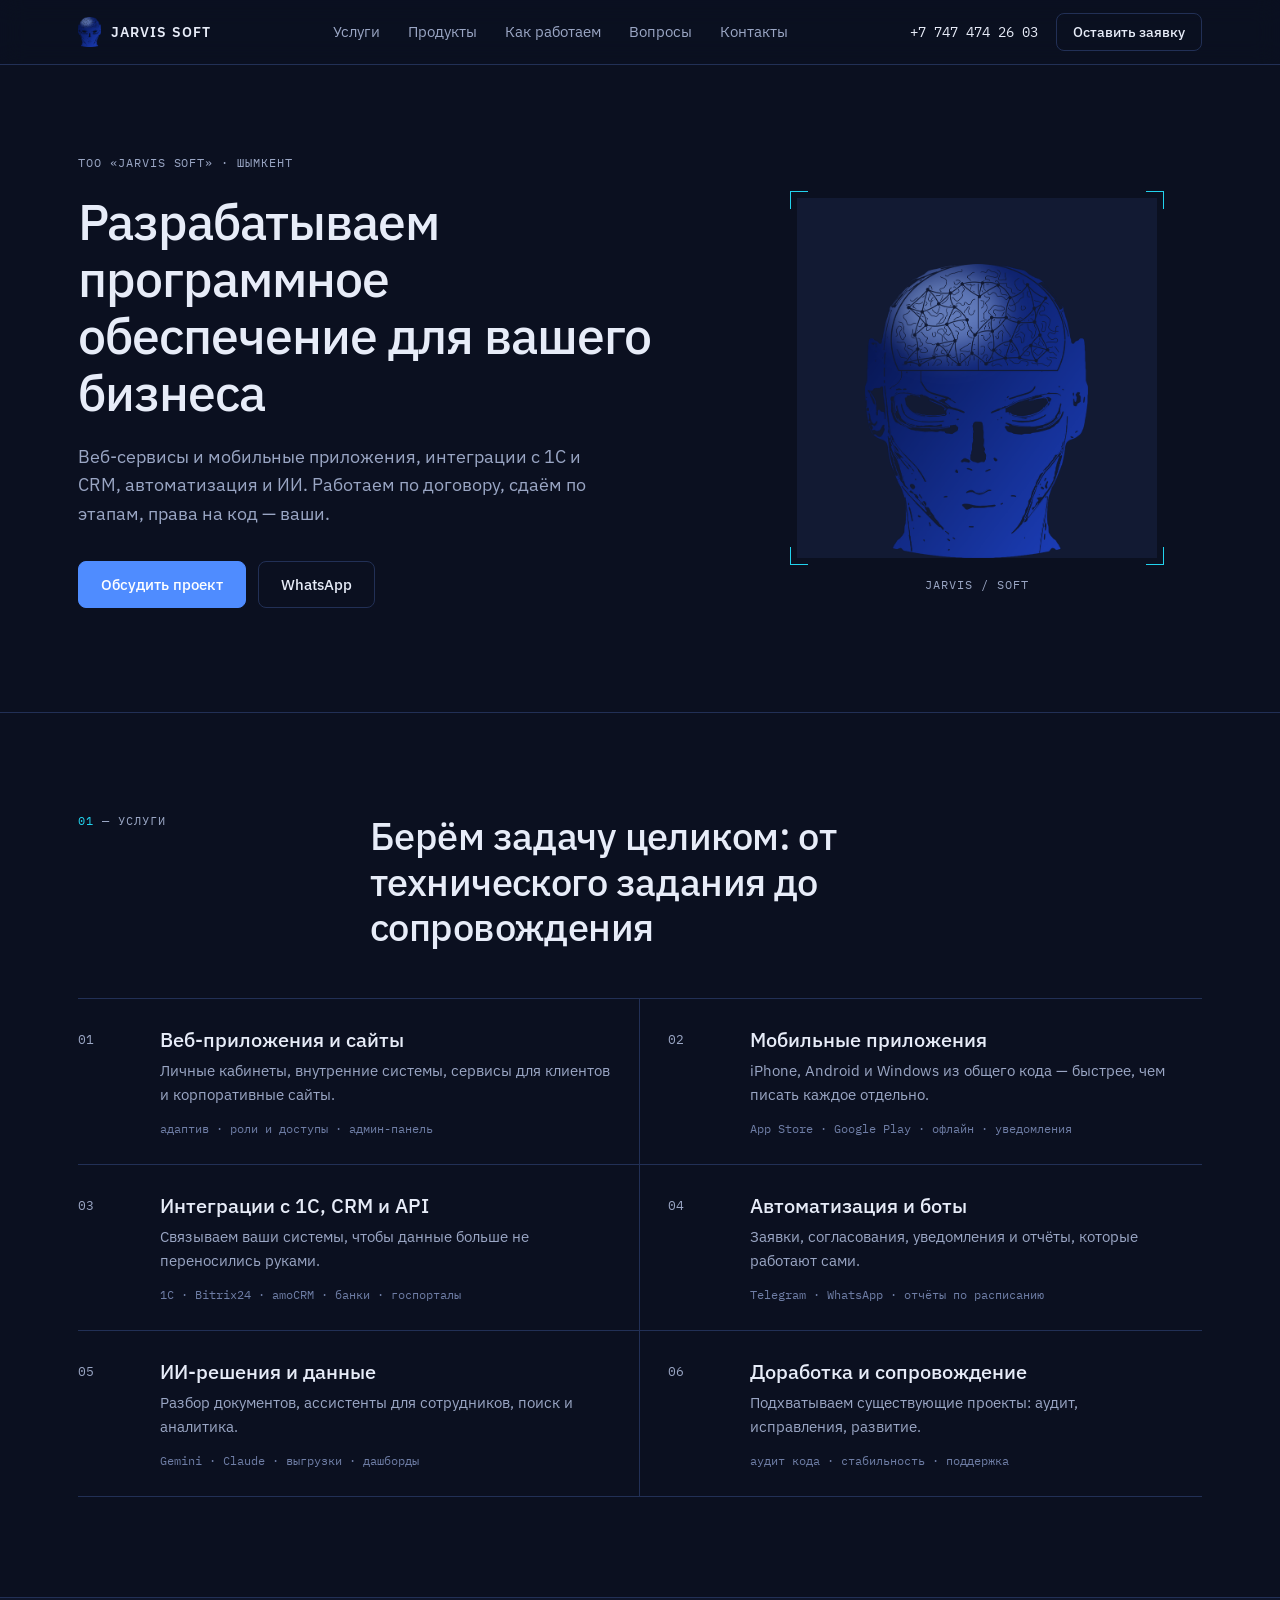
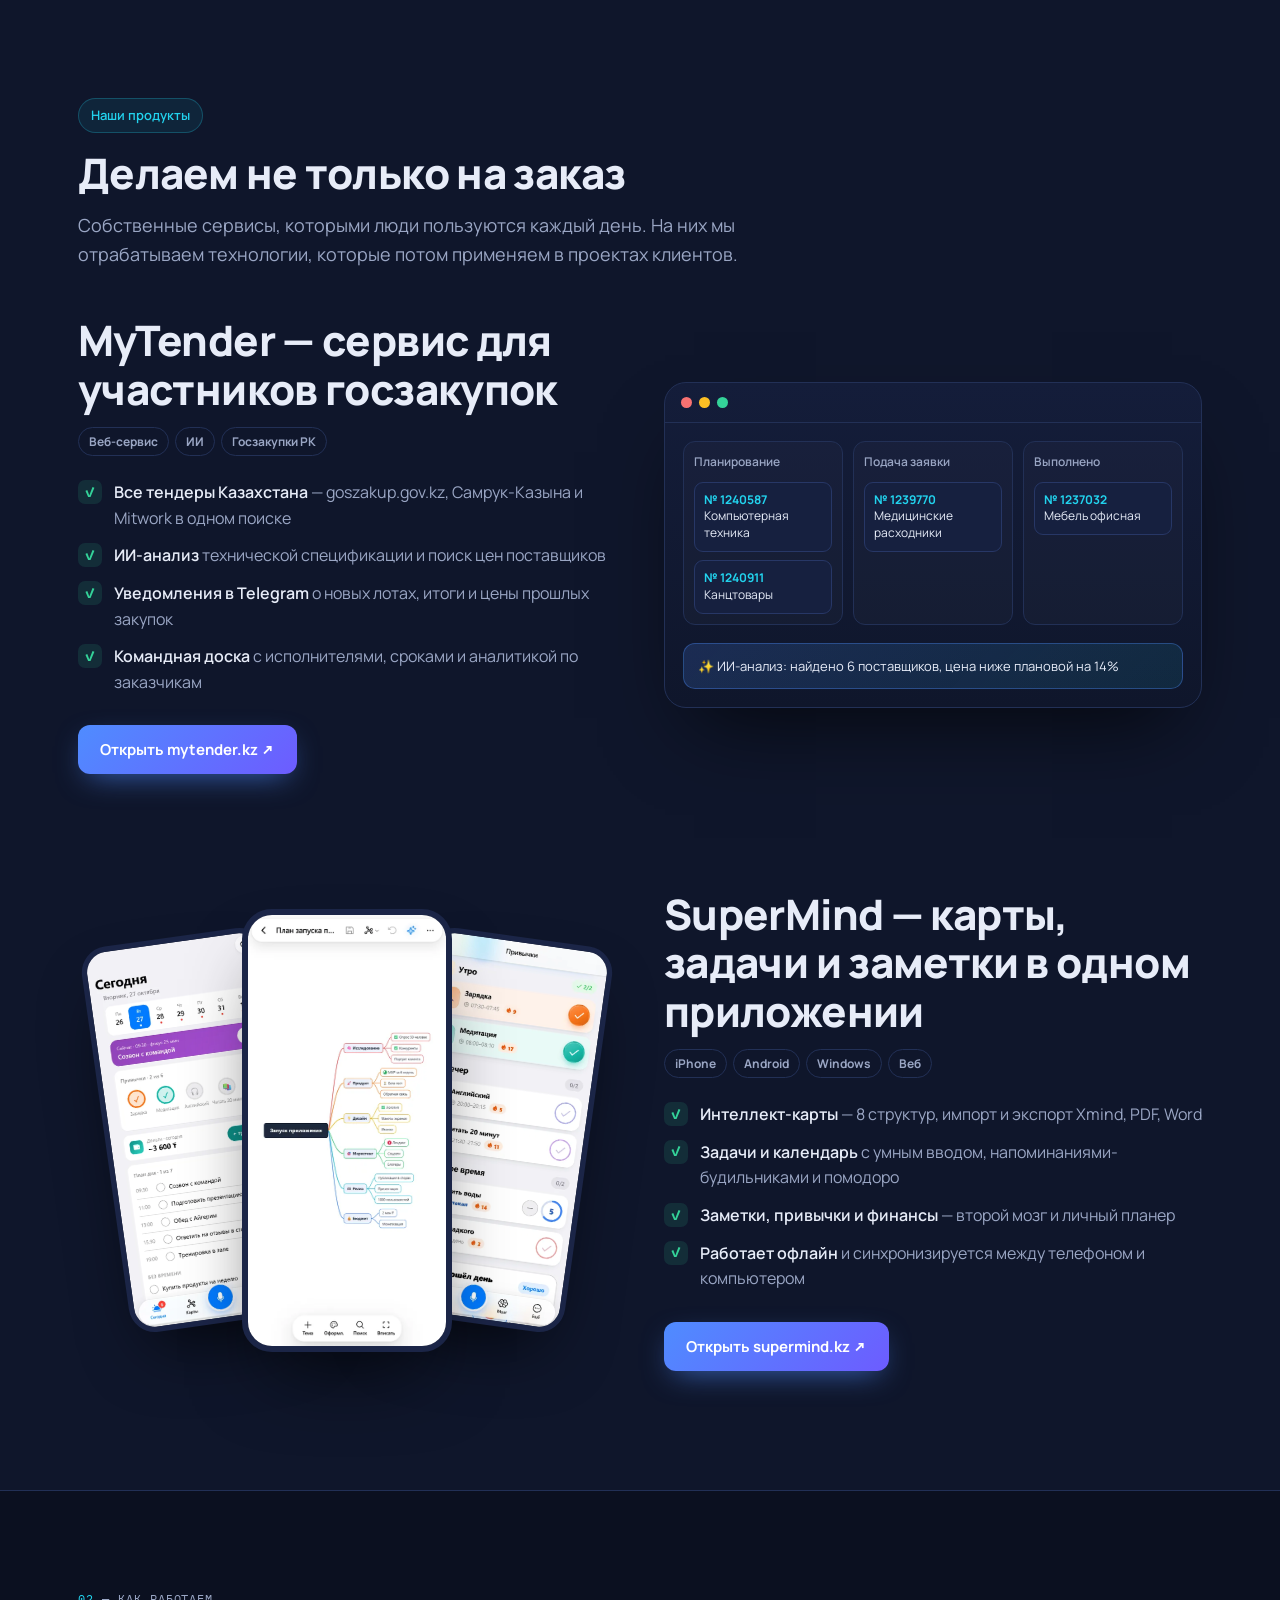
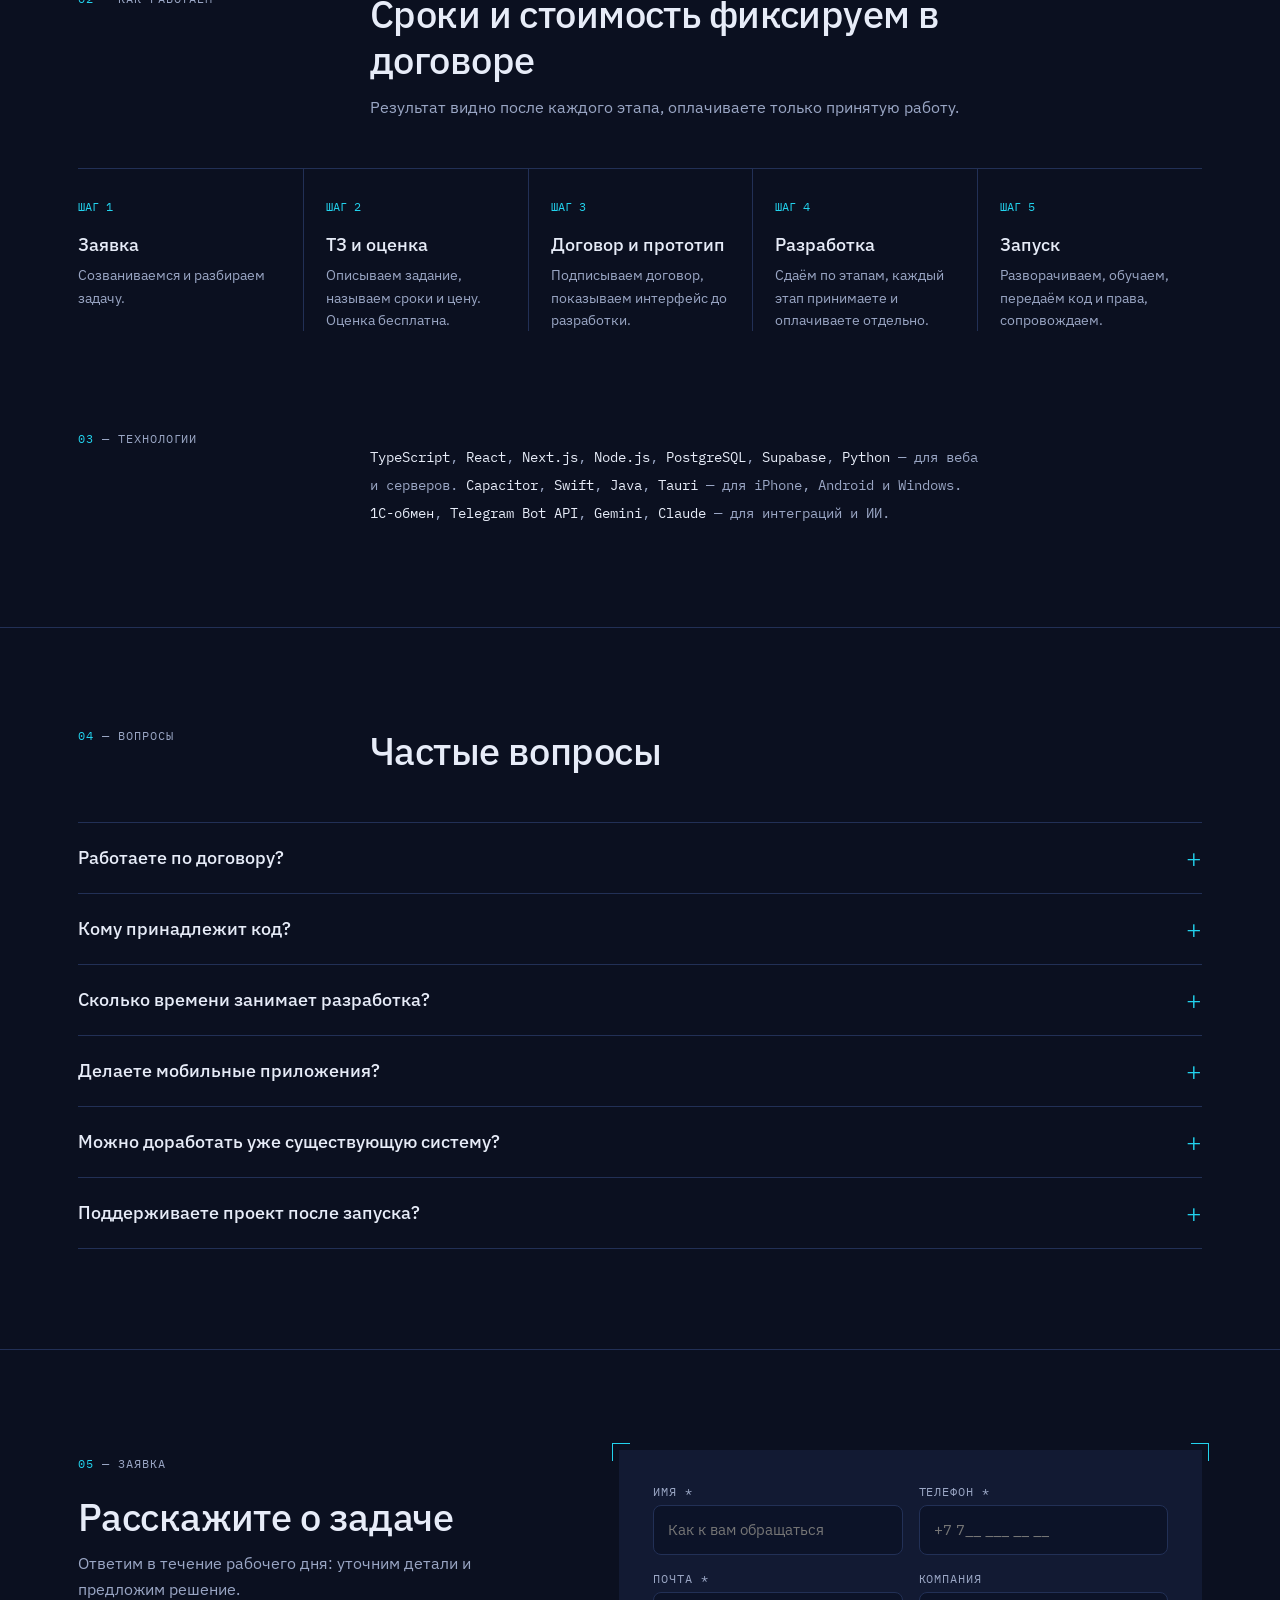
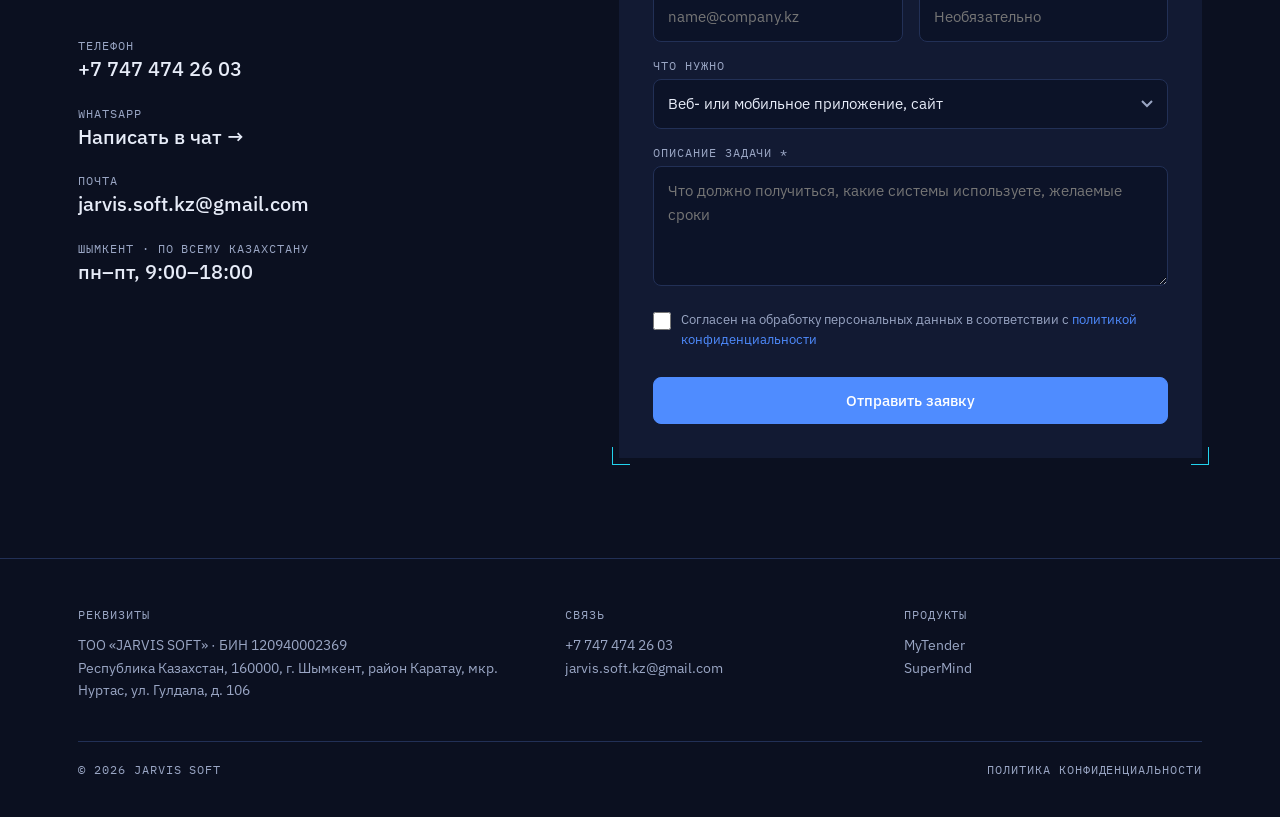
==== commit 91125bf4: "Сайт компании: тёмный дизайн по варианту 45 (IBM Plex, эмблема в уголках), спокойные нижние блоки; с" ====
--- a/index.html
+++ b/index.html
@@ -15,92 +15,88 @@
 <meta name="twitter:card" content="summary_large_image">
 <link rel="canonical" href="https://jarvissoft.kz/">
 <meta property="og:locale" content="ru_RU">
-<meta name="theme-color" content="#f2efe8">
+<meta name="theme-color" content="#0b1020">
 <link rel="icon" href="favicon.png" type="image/png">
 <link rel="apple-touch-icon" href="apple-touch-icon.png">
 <link rel="preconnect" href="https://fonts.googleapis.com">
 <link rel="preconnect" href="https://fonts.gstatic.com" crossorigin>
-<link href="https://fonts.googleapis.com/css2?family=Unbounded:wght@500;700&family=Golos+Text:wght@400;500;600&family=JetBrains+Mono:wght@400;500&display=swap" rel="stylesheet">
+<link href="https://fonts.googleapis.com/css2?family=IBM+Plex+Sans:wght@300;400;500;600&family=IBM+Plex+Mono:wght@400;500&family=Manrope:wght@400;600;700;800&display=swap" rel="stylesheet">
 <style>
 :root{
-  --paper:#f2efe8; --paper2:#e9e5db; --ink:#121212; --ink2:#55534e; --rule:#c9c4b8;
-  --blue:#1f35d6; --blue-ink:#ffffff;
-  --display:"Unbounded",system-ui,sans-serif; --body:"Golos Text",system-ui,-apple-system,"Segoe UI",Roboto,sans-serif; --mono:"JetBrains Mono",ui-monospace,Consolas,monospace;
+  --bg:#0b1020; --bg2:#0f162b; --card:#121a33; --line:#223056; --text:#e7ecf8; --muted:#9aa6c4;
+  --accent:#4f8cff; --accent2:#22d3ee; --ok:#34d399; --radius:18px;
+  --sans:"IBM Plex Sans",system-ui,-apple-system,"Segoe UI",Roboto,sans-serif; --mono:"IBM Plex Mono",ui-monospace,Consolas,monospace;
 }
 *{box-sizing:border-box;margin:0;padding:0}
 html{scroll-behavior:smooth;scroll-padding-top:72px}
-body{background:var(--paper);color:var(--ink);font:17px/1.55 var(--body);-webkit-font-smoothing:antialiased;overflow-x:hidden}
-a{color:inherit}
+body{background:var(--bg);color:var(--text);font:16px/1.6 var(--sans);-webkit-font-smoothing:antialiased;overflow-x:hidden}
+a{color:inherit;text-decoration:none}
 img,svg{display:block}
-.wrap{max-width:1240px;margin:0 auto;padding:0 28px}
-.mono{font-family:var(--mono);font-size:13px;letter-spacing:.02em;text-transform:uppercase}
-.btn{display:inline-flex;align-items:center;gap:10px;padding:16px 26px;background:var(--ink);color:var(--paper);font:600 16px var(--body);text-decoration:none;border:0;border-radius:0;cursor:pointer;transition:background .2s}
-.btn:hover{background:var(--blue)}
-.link{font-weight:600;text-decoration:none;border-bottom:2px solid currentColor;padding-bottom:2px}
-.link:hover{color:var(--blue)}
+.wrap{max-width:1180px;margin:0 auto;padding:0 28px}
+.label{font:400 12px var(--mono);letter-spacing:.08em;text-transform:uppercase;color:var(--muted)}
+.label b{color:var(--accent2);font-weight:400}
+.btn{display:inline-flex;align-items:center;gap:8px;padding:13px 22px;border-radius:8px;font:500 15px var(--sans);border:1px solid var(--line);cursor:pointer;transition:background .2s,border-color .2s;color:var(--text);background:none}
+.btn:hover{border-color:var(--accent)}
+.btn-primary{background:var(--accent);border-color:var(--accent);color:#fff}
+.btn-primary:hover{background:#3d7af0}
+
+/* уголки — фирменный мотив */
+.corners{position:relative}
+.corners>i{position:absolute;width:18px;height:18px;border:1.5px solid var(--accent2);pointer-events:none}
+.corners>i:nth-of-type(1){top:-7px;left:-7px;border-right:0;border-bottom:0}
+.corners>i:nth-of-type(2){top:-7px;right:-7px;border-left:0;border-bottom:0}
+.corners>i:nth-of-type(3){bottom:-7px;left:-7px;border-right:0;border-top:0}
+.corners>i:nth-of-type(4){bottom:-7px;right:-7px;border-left:0;border-top:0}
 
 /* шапка */
-header{position:sticky;top:0;z-index:50;background:var(--paper);border-bottom:1px solid var(--ink)}
+header{position:sticky;top:0;z-index:50;background:rgba(11,16,32,.88);backdrop-filter:blur(12px);border-bottom:1px solid var(--line)}
 .nav{display:flex;align-items:center;justify-content:space-between;height:64px;gap:24px}
-.logo{display:flex;align-items:center;gap:10px;text-decoration:none}
-.logo img{height:36px;width:auto}
-.logo span{font:700 15px var(--display);letter-spacing:.06em}
-.menu{display:flex;gap:28px;font-size:15px}
-.menu a{text-decoration:none}
-.menu a:hover{color:var(--blue)}
-.nav-right{display:flex;align-items:center;gap:20px}
-.nav-phone{font:500 14px var(--mono);text-decoration:none;white-space:nowrap}
-.nav .btn{padding:10px 16px;font-size:14px}
-.burger{display:none;background:none;border:0;cursor:pointer;padding:6px;color:var(--ink)}
+.logo{display:flex;align-items:center;gap:10px;font-weight:600;letter-spacing:.08em;font-size:14px}
+.logo img{height:30px;width:auto}
+.menu{display:flex;gap:28px;font-size:15px;color:var(--muted)}
+.menu a:hover{color:var(--text)}
+.nav-right{display:flex;align-items:center;gap:18px}
+.nav-phone{font:400 14px var(--mono);white-space:nowrap}
+.nav .btn{padding:9px 16px;font-size:14px}
+.burger{display:none;background:none;border:0;color:var(--text);cursor:pointer;padding:6px}
 
 /* первый экран */
-.hero{padding:56px 0 0}
-.hero-top{display:flex;justify-content:space-between;gap:20px;padding-bottom:28px;color:var(--ink2)}
-.hero h1{font:700 clamp(38px,7vw,104px)/1 var(--display);letter-spacing:-.035em;text-transform:none}
-.hero h1 em{font-style:normal;color:var(--blue)}
-.hero-bottom{display:grid;grid-template-columns:1.2fr 1fr auto;gap:40px;align-items:end;margin-top:44px;padding:28px 0 40px;border-top:1px solid var(--ink)}
-.hero-bottom p{font-size:19px;max-width:520px}
-.hero-cta{display:flex;flex-direction:column;gap:18px;align-items:flex-start}
-.badge{width:132px;aspect-ratio:1;background:#fff;border:1px solid var(--ink);display:grid;place-items:end center;overflow:hidden}
-.badge img{width:78%;height:auto}
-
-/* бегущая строка услуг */
-.ticker{border-top:1px solid var(--ink);border-bottom:1px solid var(--ink);background:var(--ink);color:var(--paper);overflow:hidden;padding:18px 0}
-.ticker div{display:flex;gap:48px;width:max-content;animation:run 38s linear infinite;font:500 clamp(22px,2.6vw,34px) var(--display);white-space:nowrap}
-.ticker span:nth-child(even){color:#8c95ff}
-@keyframes run{to{transform:translateX(-50%)}}
-
-/* заголовки разделов */
-section{padding:110px 0}
-.head{display:grid;grid-template-columns:220px 1fr;gap:28px;margin-bottom:56px}
-.head .mono{padding-top:10px;color:var(--ink2)}
-h2{font:700 clamp(30px,4.4vw,58px)/1.04 var(--display);letter-spacing:-.025em}
-.head p{margin-top:18px;font-size:19px;color:var(--ink2);max-width:640px}
-
-/* услуги — нумерованный список */
-.svc{border-top:1px solid var(--ink)}
-.svc-row{display:grid;grid-template-columns:220px 1.1fr 1fr;gap:28px;padding:30px 0;border-bottom:1px solid var(--ink);transition:background .25s,color .25s}
-.svc-row:hover{background:var(--ink);color:var(--paper)}
-.svc-row:hover .svc-tags{color:#b9b5ab}
-.svc-num{font:500 14px var(--mono);padding-top:8px}
-.svc-row h3{font:700 clamp(22px,2.4vw,30px)/1.15 var(--display);letter-spacing:-.015em}
-.svc-row p{font-size:17px}
-.svc-tags{margin-top:12px;font:400 13px var(--mono);color:var(--ink2)}
-.svc-row:hover .svc-num{color:#8c95ff}
-
-/* продукты — тёмная вставка (без изменений по оформлению) */
-.products-band{
-  --bg:#0b1020; --bg2:#0f162b; --card:#121a33; --line:#223056; --text:#e7ecf8; --muted:#9aa6c4;
-  --accent:#4f8cff; --accent2:#22d3ee; --ok:#34d399; --radius:18px;
-  background:var(--bg);color:var(--text);font-family:Manrope,var(--body)
-}
+.hero{padding:84px 0 104px}
+.hero-grid{display:grid;grid-template-columns:1.15fr .85fr;gap:64px;align-items:center}
+.hero h1{font:500 clamp(32px,4vw,50px)/1.14 var(--sans);letter-spacing:-.02em;margin:18px 0 22px}
+.hero p{color:var(--muted);font-size:18px;max-width:540px}
+.hero .cta{display:flex;flex-wrap:wrap;gap:12px;margin-top:32px}
+.frame{justify-self:center;width:min(360px,100%);aspect-ratio:1;background:var(--card);display:grid;place-items:end center}
+.frame img{width:62%;height:auto}
+.frame small{position:absolute;left:0;right:0;bottom:-34px;text-align:center}
+
+/* разделы */
+section{padding:100px 0}
+.sec-top{display:grid;grid-template-columns:260px 1fr;gap:32px;margin-bottom:48px;align-items:start}
+.sec-top h2{font:500 clamp(26px,3vw,38px)/1.2 var(--sans);letter-spacing:-.015em;max-width:680px}
+.sec-top p{color:var(--muted);margin-top:12px;max-width:620px}
+.line-top{border-top:1px solid var(--line)}
+
+/* услуги */
+.svc{display:grid;grid-template-columns:1fr 1fr;border-top:1px solid var(--line)}
+.svc-item{display:grid;grid-template-columns:64px 1fr;gap:6px 18px;padding:28px 28px 28px 0;border-bottom:1px solid var(--line)}
+.svc-item:nth-child(odd){border-right:1px solid var(--line)}
+.svc-item:nth-child(even){padding-left:28px}
+.svc-item .n{font:400 13px var(--mono);color:var(--muted);padding-top:4px;transition:color .2s}
+.svc-item h3{font:500 20px/1.3 var(--sans);transition:color .2s}
+.svc-item p{grid-column:2;color:var(--muted);font-size:15px}
+.svc-item .t{grid-column:2;margin-top:8px;font:400 12px var(--mono);color:#6f7ea6}
+.svc-item:hover h3,.svc-item:hover .n{color:var(--accent2)}
+
+/* продукты — как было */
+.products-band{border-top:1px solid var(--line);border-bottom:1px solid var(--line);background:var(--bg2);font-family:Manrope,var(--sans)}
 .products-band .eyebrow{display:inline-flex;align-items:center;gap:8px;font-size:13px;font-weight:600;color:var(--accent2);background:rgba(34,211,238,.08);border:1px solid rgba(34,211,238,.25);padding:6px 12px;border-radius:999px}
-.products-band h2{font-family:Manrope,var(--body);font-weight:800;font-size:clamp(28px,3.6vw,42px);line-height:1.15;letter-spacing:-.015em}
+.products-band h2{font-family:Manrope,var(--sans);font-weight:800;font-size:clamp(28px,3.6vw,42px);line-height:1.15;letter-spacing:-.015em}
 .products-band .lead{color:var(--muted);font-size:18px}
 .products-band .sec-head{max-width:720px;margin-bottom:48px}
 .products-band .sec-head p{margin-top:14px}
-.products-band .btn-primary{display:inline-flex;align-items:center;gap:8px;padding:14px 22px;border-radius:12px;font:700 15px Manrope,var(--body);color:#fff;background:linear-gradient(135deg,var(--accent),#6d5cff);box-shadow:0 10px 30px -10px rgba(79,140,255,.7);text-decoration:none;transition:transform .15s}
-.products-band .btn-primary:hover{transform:translateY(-1px)}
+.products-band .btn-grad{display:inline-flex;align-items:center;gap:8px;padding:14px 22px;border-radius:12px;font:700 15px Manrope,var(--sans);color:#fff;background:linear-gradient(135deg,var(--accent),#6d5cff);box-shadow:0 10px 30px -10px rgba(79,140,255,.7);transition:transform .15s}
+.products-band .btn-grad:hover{transform:translateY(-1px)}
 .products{display:grid;gap:96px}
 .product{display:grid;grid-template-columns:1fr 1fr;gap:48px;align-items:center}
 .product.rev>:first-child{order:2}
@@ -126,98 +122,91 @@
 .phones img:nth-child(3){transform:translateX(150px) rotate(8deg) scale(.88)}
 
 /* как работаем */
-.steps{display:grid;grid-template-columns:repeat(5,1fr);border-top:1px solid var(--ink)}
-.step{padding:26px 24px 8px 0;border-right:1px solid var(--rule)}
-.step+.step{padding-left:24px}
-.step:last-child{border-right:0}
-.step b{display:block;font:500 13px var(--mono);color:var(--blue);margin-bottom:28px}
-.step h3{font:700 20px/1.2 var(--display);letter-spacing:-.01em;margin-bottom:10px}
-.step p{font-size:15px;color:var(--ink2)}
+.steps{display:grid;grid-template-columns:repeat(5,1fr);border-top:1px solid var(--line)}
+.step{padding:24px 22px 0 0}
+.step+.step{padding-left:22px;border-left:1px solid var(--line)}
+.step .n{font:400 12px var(--mono);color:var(--accent2)}
+.step h3{font:500 18px/1.3 var(--sans);margin:14px 0 8px}
+.step p{color:var(--muted);font-size:14px}
 
 /* технологии */
-.stack{font:400 clamp(17px,1.6vw,21px)/1.9 var(--mono);max-width:1000px}
-.stack span{white-space:nowrap}
-.stack span:after{content:" /";color:var(--rule)}
-.stack span:last-child:after{content:""}
+.stack{font:400 14px/2 var(--mono);color:var(--muted);max-width:820px}
+.stack span{color:var(--text)}
 
 /* вопросы */
-.faq{border-top:1px solid var(--ink)}
-details{border-bottom:1px solid var(--ink)}
-summary{list-style:none;cursor:pointer;display:grid;grid-template-columns:1fr 40px;gap:20px;padding:26px 0;font:700 clamp(18px,1.8vw,22px)/1.3 var(--display);letter-spacing:-.01em}
+.faq{border-top:1px solid var(--line)}
+details{border-bottom:1px solid var(--line)}
+summary{list-style:none;cursor:pointer;display:grid;grid-template-columns:1fr 24px;gap:20px;padding:22px 0;font:500 18px/1.4 var(--sans)}
 summary::-webkit-details-marker{display:none}
-summary:after{content:"+";font:400 30px/1 var(--body);text-align:right}
+summary:after{content:"+";font:300 26px/1 var(--sans);color:var(--accent2);text-align:right}
 details[open] summary:after{content:"−"}
-details p{padding:0 60px 28px 0;max-width:780px;color:var(--ink2)}
+details p{padding:0 44px 24px 0;max-width:800px;color:var(--muted)}
 
 /* заявка */
-.order-sec{background:var(--paper2);border-top:1px solid var(--ink)}
-.order{display:grid;grid-template-columns:1fr 1.2fr;gap:64px}
-.reach{margin-top:40px;display:grid;gap:22px}
-.reach a,.reach div{text-decoration:none;display:block}
-.reach small{display:block;font:400 12px var(--mono);text-transform:uppercase;color:var(--ink2);margin-bottom:4px}
-.reach b{font:700 clamp(20px,2.2vw,28px) var(--display);letter-spacing:-.01em}
-.reach a:hover b{color:var(--blue)}
-form{display:grid;gap:4px}
-.row{display:grid;grid-template-columns:1fr 1fr;gap:28px}
-label{display:block;padding:14px 0 6px}
-label>span{display:block;font:400 12px var(--mono);text-transform:uppercase;color:var(--ink2);margin-bottom:6px}
-input,select,textarea{width:100%;background:transparent;border:0;border-bottom:1px solid var(--ink);border-radius:0;color:var(--ink);padding:10px 0;font:inherit;font-size:18px}
-input:focus,select:focus,textarea:focus{outline:none;border-bottom:2px solid var(--blue)}
+.order{display:grid;grid-template-columns:.9fr 1.1fr;gap:64px;align-items:start}
+.order h2{font:500 clamp(26px,3vw,38px)/1.2 var(--sans);letter-spacing:-.015em;margin-top:18px}
+.order .intro{color:var(--muted);margin-top:12px}
+.reach{display:grid;gap:22px;margin-top:36px}
+.reach small{display:block;margin-bottom:2px}
+.reach b{font:500 20px var(--sans)}
+.reach a:hover b{color:var(--accent2)}
+.form{background:var(--card);padding:34px}
+.row{display:grid;grid-template-columns:1fr 1fr;gap:16px}
+label{display:block;margin-bottom:16px}
+label>span{display:block;margin-bottom:6px}
+input,select,textarea{width:100%;background:#0c1328;border:1px solid var(--line);color:var(--text);border-radius:8px;padding:12px 14px;font:inherit;font-size:15px;transition:border-color .2s}
+input:focus,select:focus,textarea:focus{outline:none;border-color:var(--accent)}
 textarea{min-height:120px;resize:vertical}
-select{appearance:none;background-image:url("data:image/svg+xml,%3Csvg xmlns='http://www.w3.org/2000/svg' width='12' height='8' fill='none'%3E%3Cpath d='M1 1l5 5 5-5' stroke='%23121212' stroke-width='2'/%3E%3C/svg%3E");background-repeat:no-repeat;background-position:right 2px center}
-.consent{display:flex;gap:12px;align-items:flex-start;font-size:14px;color:var(--ink2);padding:18px 0}
-.consent input{width:18px;height:18px;flex:none;margin-top:2px;accent-color:var(--blue)}
+select{appearance:none;background-image:url("data:image/svg+xml,%3Csvg xmlns='http://www.w3.org/2000/svg' width='12' height='8' fill='none'%3E%3Cpath d='M1 1l5 5 5-5' stroke='%239aa6c4' stroke-width='2'/%3E%3C/svg%3E");background-repeat:no-repeat;background-position:right 14px center;padding-right:38px}
+.consent{display:flex;gap:10px;align-items:flex-start;font-size:13px;color:var(--muted);margin:4px 0 20px}
+.consent input{width:18px;height:18px;flex:none;margin-top:2px;accent-color:var(--accent)}
+.consent a{color:var(--accent)}
 .hp{position:absolute;left:-9999px;width:1px;height:1px;overflow:hidden}
-#submit{justify-content:center;width:100%;margin-top:6px}
-.msg{display:none;margin-top:16px;padding:14px 16px;font-size:15px;border:1px solid var(--ink)}
-.msg.ok{display:block;background:#e3f3e6}
-.msg.err{display:block;background:#f8e2de}
-.msg a{font-weight:700}
+#submit{width:100%;justify-content:center}
+.msg{display:none;margin-top:16px;padding:14px 16px;border-radius:8px;font-size:14px}
+.msg.ok{display:block;background:rgba(52,211,153,.1);border:1px solid rgba(52,211,153,.4);color:#a7f3d0}
+.msg.err{display:block;background:rgba(248,113,113,.1);border:1px solid rgba(248,113,113,.4);color:#fecaca}
+.msg a{text-decoration:underline;font-weight:600}
 
 /* подвал */
-footer{background:var(--ink);color:var(--paper);padding:64px 0 36px}
-.foot{display:grid;grid-template-columns:1.4fr 1fr 1fr;gap:40px;font-size:15px}
-.foot a{text-decoration:none}
-.foot a:hover{color:#8c95ff}
-.foot small{display:block;font:400 12px var(--mono);text-transform:uppercase;color:#8a877f;margin-bottom:12px}
-.wordmark{font:700 clamp(48px,11vw,170px)/0.9 var(--display);letter-spacing:-.04em;margin-top:64px;color:#1e1e1e;-webkit-text-stroke:1px #3a3a3a;white-space:nowrap;overflow:hidden}
-.copy{display:flex;justify-content:space-between;gap:20px;margin-top:20px;font:400 12px var(--mono);color:#8a877f;text-transform:uppercase}
-
-.reveal{opacity:0;transform:translateY(18px);transition:opacity .7s,transform .7s}
+footer{border-top:1px solid var(--line);padding:48px 0 40px;font-size:14px;color:var(--muted)}
+.foot{display:grid;grid-template-columns:1.5fr 1fr 1fr;gap:40px}
+.foot .label{display:block;margin-bottom:12px}
+.foot a:hover{color:var(--text)}
+.foot-bottom{display:flex;justify-content:space-between;gap:20px;margin-top:40px;padding-top:20px;border-top:1px solid var(--line)}
+
+.reveal{opacity:0;transform:translateY(14px);transition:opacity .6s,transform .6s}
 .reveal.in{opacity:1;transform:none}
-@media (prefers-reduced-motion:reduce){.reveal{opacity:1;transform:none;transition:none}.ticker div{animation:none}html{scroll-behavior:auto}}
-
-@media (max-width:1100px){
+@media (prefers-reduced-motion:reduce){.reveal{opacity:1;transform:none;transition:none}html{scroll-behavior:auto}}
+
+@media (max-width:1080px){
   .menu{display:none}
   .burger{display:block}
-  .menu.open{display:flex;position:absolute;top:64px;left:0;right:0;flex-direction:column;gap:0;background:var(--paper);border-bottom:1px solid var(--ink);padding:4px 28px 12px}
-  .menu.open a{padding:14px 0;border-bottom:1px solid var(--rule)}
+  .menu.open{display:flex;position:absolute;top:64px;left:0;right:0;flex-direction:column;gap:0;background:var(--bg2);border-bottom:1px solid var(--line);padding:4px 28px 14px}
+  .menu.open a{padding:12px 0;border-bottom:1px solid var(--line);color:var(--text)}
   .nav-phone{display:none}
 }
 @media (max-width:960px){
-  .hero-bottom{grid-template-columns:1fr auto}
-  .hero-bottom p{grid-column:1/-1}
-  .head{grid-template-columns:1fr;gap:12px}
-  .svc-row{grid-template-columns:60px 1fr;gap:12px 20px}
-  .svc-row>div{grid-column:2}
-  .product,.order{grid-template-columns:1fr}
+  .hero-grid,.product,.order{grid-template-columns:1fr}
   .product.rev>:first-child{order:0}
+  .frame{width:min(300px,80%);margin-top:20px}
+  .sec-top{grid-template-columns:1fr;gap:10px}
+  .svc{grid-template-columns:1fr}
+  .svc-item{padding:24px 0!important;border-right:0!important}
   .steps{grid-template-columns:1fr 1fr}
-  .step{border-right:0;border-bottom:1px solid var(--rule);padding:22px 0 18px!important}
-  .step b{margin-bottom:12px}
+  .step,.step+.step{padding:20px 16px 20px 0;border-left:0;border-bottom:1px solid var(--line)}
   .foot{grid-template-columns:1fr 1fr}
   .foot>div:first-child{grid-column:1/-1}
 }
 @media (max-width:640px){
   .wrap{padding:0 18px}
-  section{padding:76px 0}
-  .hero{padding-top:36px}
-  .hero-top{flex-direction:column;gap:6px;padding-bottom:20px}
-  .hero-bottom{grid-template-columns:1fr;gap:24px}
-  .badge{display:none}
+  section{padding:72px 0}
+  .hero{padding:48px 0 84px}
   .nav .btn{display:none}
+  .svc-item{grid-template-columns:44px 1fr}
+  .steps{grid-template-columns:1fr}
   .row{grid-template-columns:1fr;gap:0}
-  .steps{grid-template-columns:1fr}
+  .form{padding:22px}
   .board{grid-template-columns:1fr 1fr}.board .col:last-child{display:none}
   .phones{height:420px}
   .phones img{width:170px;border-radius:24px;border-width:5px}
@@ -226,19 +215,15 @@
   .products{gap:72px}
   details p{padding-right:0}
   .foot{grid-template-columns:1fr}
-  .copy{flex-direction:column}
+  .foot-bottom{flex-direction:column}
 }
 </style>
-<link href="https://fonts.googleapis.com/css2?family=Manrope:wght@400;600;700;800&display=swap" rel="stylesheet">
 </head>
 <body>
 
 <header>
   <div class="wrap nav">
-    <a href="#" class="logo" aria-label="JARVIS SOFT — на главную">
-      <img src="logo-head.png" width="30" height="40" alt="">
-      <span>JARVIS SOFT</span>
-    </a>
+    <a href="#" class="logo" aria-label="JARVIS SOFT — на главную"><img src="logo-head.png" width="30" height="40" alt="">JARVIS SOFT</a>
     <nav class="menu" id="menu">
       <a href="#services">Услуги</a>
       <a href="#products">Продукты</a>
@@ -250,7 +235,7 @@
       <a class="nav-phone" href="tel:+77474742603">+7 747 474 26 03</a>
       <a class="btn" href="#order">Оставить заявку</a>
       <button class="burger" id="burger" aria-label="Меню" aria-expanded="false">
-        <svg width="26" height="26" viewBox="0 0 24 24" fill="none" stroke="currentColor" stroke-width="2" stroke-linecap="square"><path d="M4 7h16M4 12h16M4 17h16"/></svg>
+        <svg width="24" height="24" viewBox="0 0 24 24" fill="none" stroke="currentColor" stroke-width="1.8" stroke-linecap="round"><path d="M4 7h16M4 12h16M4 17h16"/></svg>
       </button>
     </div>
   </div>
@@ -258,63 +243,37 @@
 
 <main>
 <section class="hero">
+  <div class="wrap hero-grid">
+    <div>
+      <span class="label">ТОО «JARVIS SOFT» · Шымкент</span>
+      <h1>Разрабатываем программное обеспечение для вашего бизнеса</h1>
+      <p>Веб-сервисы и мобильные приложения, интеграции с 1С и CRM, автоматизация и ИИ. Работаем по договору, сдаём по этапам, права на код — ваши.</p>
+      <div class="cta">
+        <a class="btn btn-primary" href="#order">Обсудить проект</a>
+        <a class="btn" href="https://wa.me/77474742603?text=%D0%97%D0%B4%D1%80%D0%B0%D0%B2%D1%81%D1%82%D0%B2%D1%83%D0%B9%D1%82%D0%B5!%20%D0%A5%D0%BE%D1%87%D1%83%20%D0%BE%D0%B1%D1%81%D1%83%D0%B4%D0%B8%D1%82%D1%8C%20%D1%80%D0%B0%D0%B7%D1%80%D0%B0%D0%B1%D0%BE%D1%82%D0%BA%D1%83." target="_blank" rel="noopener">WhatsApp</a>
+      </div>
+    </div>
+    <div class="frame corners reveal" aria-hidden="true">
+      <i></i><i></i><i></i><i></i>
+      <img src="logo-head-lg.png" width="400" height="529" alt="">
+      <small class="label">JARVIS / SOFT</small>
+    </div>
+  </div>
+</section>
+
+<section id="services" class="line-top">
   <div class="wrap">
-    <div class="hero-top mono"><span>ТОО «JARVIS SOFT»</span><span>Шымкент, Казахстан</span><span>Разработка ПО на заказ</span></div>
-    <h1>Делаем программы, которые <em>работают на ваш бизнес</em></h1>
-    <div class="hero-bottom">
-      <p>Веб-сервисы и мобильные приложения, интеграции с 1С и CRM, автоматизация и ИИ. Работаем по договору, сдаём по этапам и передаём права на код.</p>
-      <div class="hero-cta">
-        <a class="btn" href="#order">Обсудить проект →</a>
-        <a class="link" href="https://wa.me/77474742603?text=%D0%97%D0%B4%D1%80%D0%B0%D0%B2%D1%81%D1%82%D0%B2%D1%83%D0%B9%D1%82%D0%B5!%20%D0%A5%D0%BE%D1%87%D1%83%20%D0%BE%D0%B1%D1%81%D1%83%D0%B4%D0%B8%D1%82%D1%8C%20%D1%80%D0%B0%D0%B7%D1%80%D0%B0%D0%B1%D0%BE%D1%82%D0%BA%D1%83." target="_blank" rel="noopener">Написать в WhatsApp</a>
-      </div>
-      <div class="badge" aria-hidden="true"><img src="logo-head-lg.png" width="400" height="529" alt=""></div>
-    </div>
-  </div>
-  <div class="ticker" aria-hidden="true"><div>
-    <span>Веб-сервисы</span><span>Мобильные приложения</span><span>Интеграции с 1С</span><span>Telegram-боты</span><span>ИИ-решения</span><span>Автоматизация</span>
-    <span>Веб-сервисы</span><span>Мобильные приложения</span><span>Интеграции с 1С</span><span>Telegram-боты</span><span>ИИ-решения</span><span>Автоматизация</span>
-  </div></div>
-</section>
-
-<section id="services">
-  <div class="wrap">
-    <div class="head reveal">
-      <span class="mono">(01) Услуги</span>
-      <div>
-        <h2>Берём задачу целиком — от ТЗ до сопровождения</h2>
-      </div>
-    </div>
-    <div class="svc">
-      <div class="svc-row reveal">
-        <span class="svc-num">01</span>
-        <h3>Веб-приложения и сайты</h3>
-        <div><p>Личные кабинеты, внутренние системы, сервисы для клиентов, лендинги и корпоративные сайты.</p><div class="svc-tags">адаптив · роли и доступы · админ-панель</div></div>
-      </div>
-      <div class="svc-row reveal">
-        <span class="svc-num">02</span>
-        <h3>Мобильные приложения</h3>
-        <div><p>iPhone, Android и Windows из общего кода — быстрее и дешевле, чем писать каждое отдельно.</p><div class="svc-tags">App Store · Google Play · офлайн · уведомления</div></div>
-      </div>
-      <div class="svc-row reveal">
-        <span class="svc-num">03</span>
-        <h3>Интеграции с 1С, CRM и API</h3>
-        <div><p>Связываем ваши системы между собой, чтобы данные больше не переносились руками.</p><div class="svc-tags">1С · Bitrix24 · amoCRM · банки · госпорталы</div></div>
-      </div>
-      <div class="svc-row reveal">
-        <span class="svc-num">04</span>
-        <h3>Автоматизация и боты</h3>
-        <div><p>Заявки, согласования, уведомления и отчёты, которые работают без участия сотрудников.</p><div class="svc-tags">Telegram · WhatsApp · отчёты по расписанию</div></div>
-      </div>
-      <div class="svc-row reveal">
-        <span class="svc-num">05</span>
-        <h3>ИИ-решения и данные</h3>
-        <div><p>Разбор документов, ассистенты для сотрудников, поиск и аналитика — там, где это экономит часы.</p><div class="svc-tags">Gemini · Claude · выгрузки · дашборды</div></div>
-      </div>
-      <div class="svc-row reveal">
-        <span class="svc-num">06</span>
-        <h3>Доработка и сопровождение</h3>
-        <div><p>Подхватываем существующие проекты: аудит, исправление ошибок, ускорение и развитие.</p><div class="svc-tags">аудит кода · стабильность · поддержка</div></div>
-      </div>
+    <div class="sec-top reveal">
+      <span class="label"><b>01</b> — Услуги</span>
+      <h2>Берём задачу целиком: от технического задания до сопровождения</h2>
+    </div>
+    <div class="svc reveal">
+      <div class="svc-item"><span class="n">01</span><h3>Веб-приложения и сайты</h3><p>Личные кабинеты, внутренние системы, сервисы для клиентов и корпоративные сайты.</p><span class="t">адаптив · роли и доступы · админ-панель</span></div>
+      <div class="svc-item"><span class="n">02</span><h3>Мобильные приложения</h3><p>iPhone, Android и Windows из общего кода — быстрее, чем писать каждое отдельно.</p><span class="t">App Store · Google Play · офлайн · уведомления</span></div>
+      <div class="svc-item"><span class="n">03</span><h3>Интеграции с 1С, CRM и API</h3><p>Связываем ваши системы, чтобы данные больше не переносились руками.</p><span class="t">1С · Bitrix24 · amoCRM · банки · госпорталы</span></div>
+      <div class="svc-item"><span class="n">04</span><h3>Автоматизация и боты</h3><p>Заявки, согласования, уведомления и отчёты, которые работают сами.</p><span class="t">Telegram · WhatsApp · отчёты по расписанию</span></div>
+      <div class="svc-item"><span class="n">05</span><h3>ИИ-решения и данные</h3><p>Разбор документов, ассистенты для сотрудников, поиск и аналитика.</p><span class="t">Gemini · Claude · выгрузки · дашборды</span></div>
+      <div class="svc-item"><span class="n">06</span><h3>Доработка и сопровождение</h3><p>Подхватываем существующие проекты: аудит, исправления, развитие.</p><span class="t">аудит кода · стабильность · поддержка</span></div>
     </div>
   </div>
 </section>
@@ -337,7 +296,7 @@
             <li><span><b>Уведомления в Telegram</b> о новых лотах, итоги и цены прошлых закупок</span></li>
             <li><span><b>Командная доска</b> с исполнителями, сроками и аналитикой по заказчикам</span></li>
           </ul>
-          <a class="btn-primary" href="https://mytender.kz/?utm_source=jarvissoft&amp;utm_medium=site" target="_blank" rel="noopener">Открыть mytender.kz ↗</a>
+          <a class="btn-grad" href="https://mytender.kz/?utm_source=jarvissoft&amp;utm_medium=site" target="_blank" rel="noopener">Открыть mytender.kz ↗</a>
         </div>
         <div class="mock reveal" aria-hidden="true">
           <div class="mock-bar"><i></i><i></i><i></i></div>
@@ -360,7 +319,7 @@
             <li><span><b>Заметки, привычки и финансы</b> — второй мозг и личный планер</span></li>
             <li><span><b>Работает офлайн</b> и синхронизируется между телефоном и компьютером</span></li>
           </ul>
-          <a class="btn-primary" href="https://supermind.kz/?utm_source=jarvissoft&amp;utm_medium=site" target="_blank" rel="noopener">Открыть supermind.kz ↗</a>
+          <a class="btn-grad" href="https://supermind.kz/?utm_source=jarvissoft&amp;utm_medium=site" target="_blank" rel="noopener">Открыть supermind.kz ↗</a>
         </div>
         <div class="phones reveal" aria-hidden="true">
           <img src="img/iphone-2.webp" alt="" width="240" height="521" loading="lazy">
@@ -374,36 +333,36 @@
 
 <section id="process">
   <div class="wrap">
-    <div class="head reveal">
-      <span class="mono">(02) Как работаем</span>
+    <div class="sec-top reveal">
+      <span class="label"><b>02</b> — Как работаем</span>
       <div>
-        <h2>Сроки и цену фиксируем в договоре</h2>
-        <p>Результат видно после каждого этапа, платите только за принятую работу.</p>
+        <h2>Сроки и стоимость фиксируем в договоре</h2>
+        <p>Результат видно после каждого этапа, оплачиваете только принятую работу.</p>
       </div>
     </div>
     <div class="steps reveal">
-      <div class="step"><b>Шаг 1</b><h3>Заявка</h3><p>Оставляете заявку или звоните — созваниваемся и разбираем задачу.</p></div>
-      <div class="step"><b>Шаг 2</b><h3>ТЗ и оценка</h3><p>Составляем техническое задание, называем сроки и цену. Оценка бесплатна.</p></div>
-      <div class="step"><b>Шаг 3</b><h3>Договор и прототип</h3><p>Подписываем договор и показываем прототип интерфейса до начала разработки.</p></div>
-      <div class="step"><b>Шаг 4</b><h3>Разработка</h3><p>Делаем по этапам: каждый этап вы принимаете и оплачиваете отдельно.</p></div>
-      <div class="step"><b>Шаг 5</b><h3>Запуск</h3><p>Разворачиваем, обучаем сотрудников, передаём код и права, сопровождаем.</p></div>
+      <div class="step"><span class="n">ШАГ 1</span><h3>Заявка</h3><p>Созваниваемся и разбираем задачу.</p></div>
+      <div class="step"><span class="n">ШАГ 2</span><h3>ТЗ и оценка</h3><p>Описываем задание, называем сроки и цену. Оценка бесплатна.</p></div>
+      <div class="step"><span class="n">ШАГ 3</span><h3>Договор и прототип</h3><p>Подписываем договор, показываем интерфейс до разработки.</p></div>
+      <div class="step"><span class="n">ШАГ 4</span><h3>Разработка</h3><p>Сдаём по этапам, каждый этап принимаете и оплачиваете отдельно.</p></div>
+      <div class="step"><span class="n">ШАГ 5</span><h3>Запуск</h3><p>Разворачиваем, обучаем, передаём код и права, сопровождаем.</p></div>
     </div>
   </div>
 </section>
 
 <section id="tech" style="padding-top:0">
   <div class="wrap">
-    <div class="head reveal">
-      <span class="mono">(03) Технологии</span>
-      <p class="stack"><span>TypeScript</span> <span>React</span> <span>Next.js</span> <span>Node.js</span> <span>PostgreSQL</span> <span>Supabase</span> <span>Python</span> <span>iOS и Android</span> <span>Capacitor</span> <span>Swift</span> <span>Java</span> <span>Tauri</span> <span>1С-обмен</span> <span>Telegram Bot API</span> <span>Gemini</span> <span>Claude</span> <span>GitHub Actions</span> <span>автотесты</span></p>
-    </div>
-  </div>
-</section>
-
-<section id="faq" style="padding-top:20px">
+    <div class="sec-top reveal" style="margin-bottom:0">
+      <span class="label"><b>03</b> — Технологии</span>
+      <p class="stack"><span>TypeScript</span>, <span>React</span>, <span>Next.js</span>, <span>Node.js</span>, <span>PostgreSQL</span>, <span>Supabase</span>, <span>Python</span> — для веба и серверов. <span>Capacitor</span>, <span>Swift</span>, <span>Java</span>, <span>Tauri</span> — для iPhone, Android и Windows. <span>1С-обмен</span>, <span>Telegram Bot API</span>, <span>Gemini</span>, <span>Claude</span> — для интеграций и ИИ.</p>
+    </div>
+  </div>
+</section>
+
+<section id="faq" class="line-top">
   <div class="wrap">
-    <div class="head reveal">
-      <span class="mono">(04) Вопросы</span>
+    <div class="sec-top reveal">
+      <span class="label"><b>04</b> — Вопросы</span>
       <h2>Частые вопросы</h2>
     </div>
     <div class="faq reveal">
@@ -417,44 +376,47 @@
   </div>
 </section>
 
-<section id="order" class="order-sec">
+<section id="order" class="line-top">
   <div class="wrap order">
     <div class="reveal">
-      <span class="mono" style="color:var(--ink2)">(05) Заявка</span>
-      <h2 style="margin-top:20px">Расскажите о задаче</h2>
-      <p style="margin-top:18px;font-size:19px;color:var(--ink2)">Ответим в течение рабочего дня: уточним детали и предложим решение.</p>
+      <span class="label"><b>05</b> — Заявка</span>
+      <h2>Расскажите о задаче</h2>
+      <p class="intro">Ответим в течение рабочего дня: уточним детали и предложим решение.</p>
       <div class="reach" id="contacts">
-        <a href="tel:+77474742603"><small>Телефон</small><b>+7 747 474 26 03</b></a>
-        <a href="https://wa.me/77474742603" target="_blank" rel="noopener"><small>WhatsApp</small><b>Написать в чат →</b></a>
-        <a href="mailto:jarvis.soft.kz@gmail.com"><small>Почта</small><b>jarvis.soft.kz@gmail.com</b></a>
-        <div><small>Шымкент · работаем по всему Казахстану</small><b>пн–пт, 9:00–18:00</b></div>
-      </div>
-    </div>
-    <form id="form" novalidate class="reveal">
-      <div class="row">
-        <label><span>Имя *</span><input name="name" required maxlength="100" autocomplete="name" placeholder="Как к вам обращаться"></label>
-        <label><span>Телефон *</span><input name="phone" type="tel" required maxlength="40" autocomplete="tel" placeholder="+7 7__ ___ __ __"></label>
-      </div>
-      <div class="row">
-        <label><span>Почта *</span><input name="email" type="email" required maxlength="200" autocomplete="email" placeholder="name@company.kz"></label>
-        <label><span>Компания</span><input name="company" maxlength="200" autocomplete="organization" placeholder="Необязательно"></label>
-      </div>
-      <label><span>Что нужно</span>
-        <select name="service" id="service">
-          <option value="web">Веб- или мобильное приложение, сайт</option>
-          <option value="integration">Интеграция с 1С / CRM</option>
-          <option value="automation">Автоматизация бизнес-процессов</option>
-          <option value="ai">ИИ-решение</option>
-          <option value="data">Обработка данных и аналитика</option>
-          <option value="other">Другое</option>
-        </select>
-      </label>
-      <label><span>Описание задачи *</span><textarea name="message" required maxlength="3500" placeholder="Что должно получиться, какие системы используете, желаемые сроки"></textarea></label>
-      <div class="hp" aria-hidden="true"><label>Сайт<input name="website" tabindex="-1" autocomplete="off"></label></div>
-      <label class="consent"><input type="checkbox" name="consent" required><span>Согласен на обработку персональных данных в соответствии с <a href="privacy.html" target="_blank">политикой конфиденциальности</a></span></label>
-      <button class="btn" type="submit" id="submit">Отправить заявку</button>
-      <div class="msg" id="msg" role="status" aria-live="polite"></div>
-    </form>
+        <a href="tel:+77474742603"><small class="label">Телефон</small><b>+7 747 474 26 03</b></a>
+        <a href="https://wa.me/77474742603" target="_blank" rel="noopener"><small class="label">WhatsApp</small><b>Написать в чат →</b></a>
+        <a href="mailto:jarvis.soft.kz@gmail.com"><small class="label">Почта</small><b>jarvis.soft.kz@gmail.com</b></a>
+        <div><small class="label">Шымкент · по всему Казахстану</small><b>пн–пт, 9:00–18:00</b></div>
+      </div>
+    </div>
+    <div class="form corners reveal">
+      <i></i><i></i><i></i><i></i>
+      <form id="form" novalidate>
+        <div class="row">
+          <label><span class="label">Имя *</span><input name="name" required maxlength="100" autocomplete="name" placeholder="Как к вам обращаться"></label>
+          <label><span class="label">Телефон *</span><input name="phone" type="tel" required maxlength="40" autocomplete="tel" placeholder="+7 7__ ___ __ __"></label>
+        </div>
+        <div class="row">
+          <label><span class="label">Почта *</span><input name="email" type="email" required maxlength="200" autocomplete="email" placeholder="name@company.kz"></label>
+          <label><span class="label">Компания</span><input name="company" maxlength="200" autocomplete="organization" placeholder="Необязательно"></label>
+        </div>
+        <label><span class="label">Что нужно</span>
+          <select name="service" id="service">
+            <option value="web">Веб- или мобильное приложение, сайт</option>
+            <option value="integration">Интеграция с 1С / CRM</option>
+            <option value="automation">Автоматизация бизнес-процессов</option>
+            <option value="ai">ИИ-решение</option>
+            <option value="data">Обработка данных и аналитика</option>
+            <option value="other">Другое</option>
+          </select>
+        </label>
+        <label><span class="label">Описание задачи *</span><textarea name="message" required maxlength="3500" placeholder="Что должно получиться, какие системы используете, желаемые сроки"></textarea></label>
+        <div class="hp" aria-hidden="true"><label>Сайт<input name="website" tabindex="-1" autocomplete="off"></label></div>
+        <label class="consent"><input type="checkbox" name="consent" required><span>Согласен на обработку персональных данных в соответствии с <a href="privacy.html" target="_blank">политикой конфиденциальности</a></span></label>
+        <button class="btn btn-primary" type="submit" id="submit">Отправить заявку</button>
+        <div class="msg" id="msg" role="status" aria-live="polite"></div>
+      </form>
+    </div>
   </div>
 </section>
 </main>
@@ -463,25 +425,22 @@
   <div class="wrap">
     <div class="foot">
       <div>
-        <small>Реквизиты</small>
-        ТОО «JARVIS SOFT»<br>
-        БИН 120940002369<br>
+        <span class="label">Реквизиты</span>
+        ТОО «JARVIS SOFT» · БИН 120940002369<br>
         Республика Казахстан, 160000, г. Шымкент, район Каратау, мкр. Нуртас, ул. Гулдала, д. 106
       </div>
       <div>
-        <small>Связь</small>
+        <span class="label">Связь</span>
         <a href="tel:+77474742603">+7 747 474 26 03</a><br>
-        <a href="mailto:jarvis.soft.kz@gmail.com">jarvis.soft.kz@gmail.com</a><br>
-        <a href="privacy.html">Политика конфиденциальности</a>
+        <a href="mailto:jarvis.soft.kz@gmail.com">jarvis.soft.kz@gmail.com</a>
       </div>
       <div>
-        <small>Продукты</small>
+        <span class="label">Продукты</span>
         <a href="https://mytender.kz" target="_blank" rel="noopener">MyTender</a><br>
         <a href="https://supermind.kz" target="_blank" rel="noopener">SuperMind</a>
       </div>
     </div>
-    <div class="wordmark" aria-hidden="true">JARVIS SOFT</div>
-    <div class="copy"><span>© <span id="year">2026</span> ТОО «JARVIS SOFT»</span><span>Разработка программного обеспечения</span></div>
+    <div class="foot-bottom label"><span>© <span id="year">2026</span> JARVIS SOFT</span><a href="privacy.html">Политика конфиденциальности</a></div>
   </div>
 </footer>
 
